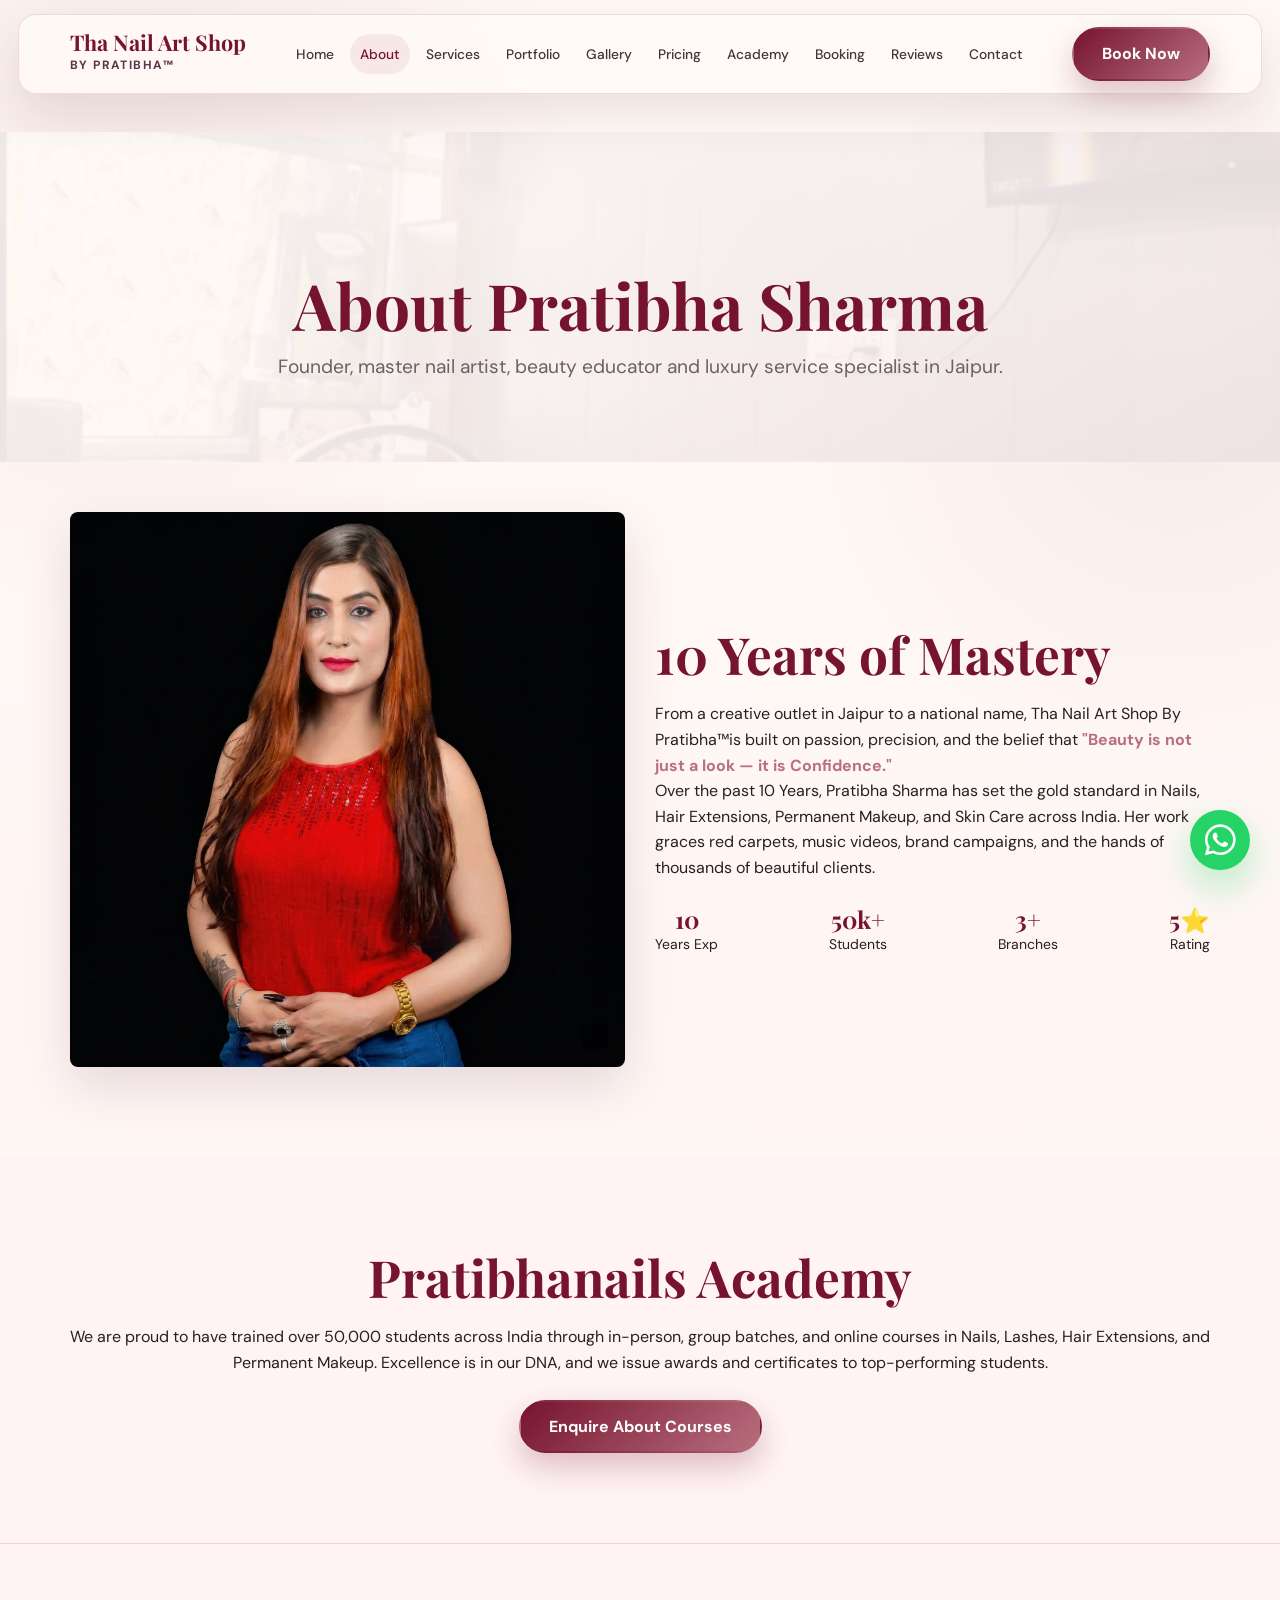
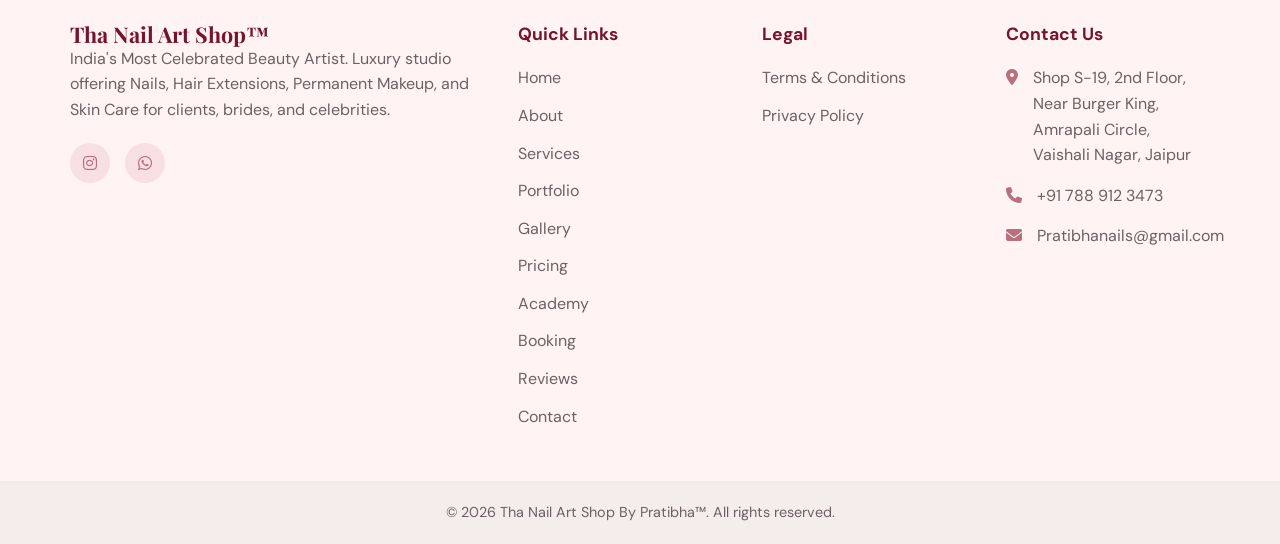
==== about.html @ aba06deb "Launch premium beauty studio website" ====
<!DOCTYPE html>
<html lang="en">
<head>
    <meta charset="UTF-8">
    <meta name="viewport" content="width=device-width, initial-scale=1.0">
    <title>About Pratibha Sharma | Nail Artist Jaipur</title>
    <meta name="description" content="Meet Pratibha Sharma, founder of Tha Nail Art Shop By Pratibha™ in Jaipur. Discover her 10+ year journey in luxury nail art, bridal beauty, permanent makeup, hair extensions and professional academy training.">
    <meta name="keywords" content="Pratibha Sharma nail artist, about Tha Nail Art Shop, celebrity nail artist Jaipur, beauty educator Jaipur, nail art trainer India">
    <meta name="author" content="Tha Nail Art Shop By Pratibha™">
    <meta name="robots" content="index, follow, max-image-preview:large, max-snippet:-1, max-video-preview:-1">
    <meta name="theme-color" content="#800020">
    <link rel="canonical" href="https://pratibhanails.com/about.html">
    <link rel="alternate" hreflang="en-IN" href="https://pratibhanails.com/about.html">
    <meta property="og:locale" content="en_IN">
    <meta property="og:type" content="website">
    <meta property="og:site_name" content="Tha Nail Art Shop By Pratibha™">
    <meta property="og:title" content="About Pratibha Sharma | Nail Artist Jaipur">
    <meta property="og:description" content="Meet Pratibha Sharma, founder of Tha Nail Art Shop By Pratibha™ in Jaipur. Discover her 10+ year journey in luxury nail art, bridal beauty, permanent makeup, hair extensions and professional academy training.">
    <meta property="og:url" content="https://pratibhanails.com/about.html">
    <meta property="og:image" content="https://pratibhanails.com/images/about_pratibha_sharma.webp">
    <meta property="og:image:alt" content="Tha Nail Art Shop By Pratibha™ luxury nail art and beauty studio in Jaipur">
    <meta name="twitter:card" content="summary_large_image">
    <meta name="twitter:title" content="About Pratibha Sharma | Nail Artist Jaipur">
    <meta name="twitter:description" content="Meet Pratibha Sharma, founder of Tha Nail Art Shop By Pratibha™ in Jaipur. Discover her 10+ year journey in luxury nail art, bridal beauty, permanent makeup, hair extensions and professional academy training.">
    <meta name="twitter:image" content="https://pratibhanails.com/images/about_pratibha_sharma.webp">
    <meta name="geo.region" content="IN-RJ">
    <meta name="geo.placename" content="Vaishali Nagar, Jaipur, Rajasthan">
    <meta name="geo.position" content="26.9112389;75.7394810">
    <meta name="ICBM" content="26.9112389, 75.7394810">
    <link rel="icon" type="image/png" href="https://res.cloudinary.com/dz3ixer7i/image/upload/v1775990809/remove-photos-background-removed_vrqcuz.png">
    <link rel="preconnect" href="https://fonts.googleapis.com">
    <link rel="preconnect" href="https://fonts.gstatic.com" crossorigin>
    <link rel="preconnect" href="https://res.cloudinary.com">
    <link rel="dns-prefetch" href="https://res.cloudinary.com">
    <link rel="dns-prefetch" href="https://cdnjs.cloudflare.com">
    <link href="https://fonts.googleapis.com/css2?family=DM+Sans:opsz,wght@9..40,400;9..40,500;9..40,700&family=Playfair+Display:ital,wght@0,400;0,600;0,700;1,400&display=swap" rel="stylesheet">
    <link rel="stylesheet" href="https://cdnjs.cloudflare.com/ajax/libs/font-awesome/6.4.0/css/all.min.css">
    <link rel="preload" href="css/style.css" as="style">
    <link rel="stylesheet" href="css/style.css">
    <script async src="https://www.googletagmanager.com/gtag/js?id=G-4FRKKSPNCN"></script>
    <script>
      window.dataLayer = window.dataLayer || [];
      function gtag(){dataLayer.push(arguments);}
      gtag('js', new Date());
      gtag('config', 'G-4FRKKSPNCN');
    </script>
    <script type="application/ld+json">{
  "@context": "https://schema.org",
  "@graph": [
    {
      "@type": "BeautySalon",
      "@id": "https://pratibhanails.com/#beautysalon",
      "name": "Tha Nail Art Shop By Pratibha™",
      "url": "https://pratibhanails.com",
      "image": "https://pratibhanails.com/images/about_pratibha_sharma.webp",
      "telephone": "+91 788 912 3473",
      "email": "Pratibhanails@gmail.com",
      "priceRange": "₹₹",
      "address": {
        "@type": "PostalAddress",
        "streetAddress": "Shop S-19, 2nd Floor, Near Burger King, Amrapali Circle, Vaishali Nagar",
        "addressLocality": "Jaipur",
        "addressRegion": "Rajasthan",
        "postalCode": "302021",
        "addressCountry": "IN"
      },
      "geo": {
        "@type": "GeoCoordinates",
        "latitude": 26.9112389,
        "longitude": 75.739481
      },
      "areaServed": [
        "Jaipur",
        "Vaishali Nagar",
        "Rajasthan",
        "India"
      ],
      "openingHoursSpecification": [
        {
          "@type": "OpeningHoursSpecification",
          "dayOfWeek": [
            "Monday",
            "Tuesday",
            "Wednesday",
            "Thursday",
            "Friday",
            "Saturday",
            "Sunday"
          ],
          "opens": "10:30",
          "closes": "20:30"
        }
      ],
      "sameAs": [
        "https://instagram.com/thenailartshopbypratibha",
        "https://instagram.com/pratibhanails"
      ],
      "makesOffer": [
        {
          "@type": "Offer",
          "itemOffered": {
            "@type": "Service",
            "name": "Nail Art and Nail Extensions"
          }
        },
        {
          "@type": "Offer",
          "itemOffered": {
            "@type": "Service",
            "name": "Bridal Nail Packages"
          }
        },
        {
          "@type": "Offer",
          "itemOffered": {
            "@type": "Service",
            "name": "Hair Extensions"
          }
        },
        {
          "@type": "Offer",
          "itemOffered": {
            "@type": "Service",
            "name": "Permanent Makeup and PMU"
          }
        },
        {
          "@type": "Offer",
          "itemOffered": {
            "@type": "Service",
            "name": "Hydra Facial and Skin Care"
          }
        },
        {
          "@type": "Offer",
          "itemOffered": {
            "@type": "Service",
            "name": "Professional Beauty Academy Courses"
          }
        }
      ]
    },
    {
      "@type": "WebSite",
      "@id": "https://pratibhanails.com/#website",
      "url": "https://pratibhanails.com",
      "name": "Tha Nail Art Shop By Pratibha™",
      "publisher": {
        "@id": "https://pratibhanails.com/#beautysalon"
      },
      "inLanguage": "en-IN"
    },
    {
      "@type": "WebPage",
      "@id": "https://pratibhanails.com/about.html#webpage",
      "url": "https://pratibhanails.com/about.html",
      "name": "About Pratibha Sharma | Luxury Nail Artist & Beauty Educator Jaipur",
      "description": "Meet Pratibha Sharma, founder of Tha Nail Art Shop By Pratibha™ in Jaipur. Discover her 10+ year journey in luxury nail art, bridal beauty, permanent makeup, hair extensions and professional academy training.",
      "isPartOf": {
        "@id": "https://pratibhanails.com/#website"
      },
      "about": {
        "@id": "https://pratibhanails.com/#beautysalon"
      }
    },
    {
      "@type": "BreadcrumbList",
      "itemListElement": [
        {
          "@type": "ListItem",
          "position": 1,
          "name": "Home",
          "item": "https://pratibhanails.com/"
        },
        {
          "@type": "ListItem",
          "position": 2,
          "name": "About Pratibha Sharma",
          "item": "https://pratibhanails.com/about.html"
        }
      ]
    }
  ]
}</script>
</head>
<body>
    
    <nav class="navbar" id="navbar">
        <div class="container nav-container">
            <a href="index.html" class="logo" aria-label="Tha Nail Art Shop By Pratibha home">
                <span class="logo-title">Tha Nail Art Shop</span>
                <span class="logo-subtitle">By Pratibha™</span>
            </a>
            <div class="nav-links" id="navLinks">
                <a href="index.html">Home</a>
                <a href="about.html">About</a>
                <a href="services.html">Services</a>
                <a href="portfolio.html">Portfolio</a>
                <a href="gallery.html">Gallery</a>
                <a href="pricing.html">Pricing</a>
                <a href="academy.html">Academy</a>
                <a href="booking.html">Booking</a>
                <a href="reviews.html">Reviews</a>
                <a href="contact.html">Contact</a>
            </div>
            <div class="nav-actions">
                <a href="booking.html" class="btn btn-primary d-none-mobile">Book Now</a>
                <button class="mobile-menu-toggle" id="mobileMenuToggle" type="button" aria-label="Open menu" aria-controls="navLinks" aria-expanded="false">
                    <span></span><span></span><span></span>
                </button>
            </div>
        </div>
    </nav>

    <main>
        
            <section class="page-header slide-up">
                <div class="container text-center">
                    <h1 class="page-title fade-in">About Pratibha Sharma</h1>
                    <p class="page-subtitle fade-in delay-1">Founder, master nail artist, beauty educator and luxury service specialist in Jaipur.</p>
                </div>
            </section>
            <section class="section about-story">
                <div class="container flex-row">
                    <div class="col-half fade-in slide-right">
                        <img width="600" height="600" src="images/about_pratibha_sharma.webp" alt="Pratibha Sharma" class="rounded shadow w-100 img-hover" loading="lazy" decoding="async">
                    </div>
                    <div class="col-half fade-in slide-left">
                        <h2 class="section-title">10 Years of Mastery</h2>
                        <p>From a creative outlet in Jaipur to a national name, Tha Nail Art Shop By Pratibha™is built on passion, precision, and the belief that <strong class="text-primary">"Beauty is not just a look — it is Confidence."</strong></p>
                        <p>Over the past 10 Years, Pratibha Sharma has set the gold standard in Nails, Hair Extensions, Permanent Makeup, and Skin Care across India. Her work graces red carpets, music videos, brand campaigns, and the hands of thousands of beautiful clients.</p>
                        <div class="stats-grid mt-3 flex-row gap-20">
                            <div class="stat text-center">
                                <h4 class="text-burgundy text-xl">10</h4><p class="text-sm">Years Exp</p>
                            </div>
                            <div class="stat text-center">
                                <h4 class="text-burgundy text-xl">50k+</h4><p class="text-sm">Students</p>
                            </div>
                            <div class="stat text-center">
                                <h4 class="text-burgundy text-xl">3+</h4><p class="text-sm">Branches</p>
                            </div>
                            <div class="stat text-center">
                                <h4 class="text-burgundy text-xl">5⭐</h4><p class="text-sm">Rating</p>
                            </div>
                        </div>
                    </div>
                </div>
            </section>
            <section class="section bg-soft text-center">
                <div class="container max-w-lg">
                    <h2 class="section-title">Pratibhanails Academy</h2>
                    <p class="mb-3">We are proud to have trained over 50,000 students across India through in-person, group batches, and online courses in Nails, Lashes, Hair Extensions, and Permanent Makeup. Excellence is in our DNA, and we issue awards and certificates to top-performing students.</p>
                    <a href="academy.html" class="btn btn-primary">Enquire About Courses</a>
                </div>
            </section>
        
    </main>
    
    <footer class="footer">
        <div class="container footer-container">
            <div class="footer-col brand-col">
                <h3 class="logo-title">Tha Nail Art Shop™</h3>
                <p>India's Most Celebrated Beauty Artist. Luxury studio offering Nails, Hair Extensions, Permanent Makeup, and Skin Care for clients, brides, and celebrities.</p>
                <div class="social-links">
                    <a href="https://instagram.com/pratibhanails" target="_blank" rel="noopener noreferrer" aria-label="Instagram"><i class="fab fa-instagram"></i></a>
                    <a href="https://wa.me/917889123473" target="_blank" rel="noopener noreferrer" aria-label="WhatsApp"><i class="fab fa-whatsapp"></i></a>
                </div>
            </div>
            <div class="footer-col">
                <h4>Quick Links</h4>
                <ul class="footer-links">
                    <li><a href="index.html">Home</a></li>
                    <li><a href="about.html">About</a></li>
                    <li><a href="services.html">Services</a></li>
                    <li><a href="portfolio.html">Portfolio</a></li>
                    <li><a href="gallery.html">Gallery</a></li>
                    <li><a href="pricing.html">Pricing</a></li>
                    <li><a href="academy.html">Academy</a></li>
                    <li><a href="booking.html">Booking</a></li>
                    <li><a href="reviews.html">Reviews</a></li>
                    <li><a href="contact.html">Contact</a></li>
                </ul>
            </div>
            <div class="footer-col">
                <h4>Legal</h4>
                <ul class="footer-links">
                    <li><a href="terms.html">Terms & Conditions</a></li>
                    <li><a href="privacy.html">Privacy Policy</a></li>
                </ul>
            </div>
            <div class="footer-col">
                <h4>Contact Us</h4>
                <ul class="contact-info">
                    <li><i class="fas fa-map-marker-alt"></i> <span>Shop S-19, 2nd Floor, Near Burger King, Amrapali Circle, Vaishali Nagar, Jaipur</span></li>
                    <li><i class="fas fa-phone"></i> <span>+91 788 912 3473</span></li>
                    <li><i class="fas fa-envelope"></i> <span>Pratibhanails@gmail.com</span></li>
                </ul>
            </div>
        </div>
        <div class="footer-bottom">
            <div class="container">
                <p>&copy; 2026 Tha Nail Art Shop By Pratibha™. All rights reserved.</p>
            </div>
        </div>
    </footer>
    <a href="https://wa.me/917889123473?text=Hi%2C%20I%20would%20like%20to%20book%20an%20appointment" class="floating-whatsapp" target="_blank" rel="noopener noreferrer" aria-label="Book on WhatsApp">
        <i class="fab fa-whatsapp"></i>
    </a>
    <script src="js/main.js" defer></script>

</body>
</html>
---- css/style.css ----
/*
* The Nail Art Shop - Base Styles
* Color palette: Soft rose gold, blush pink, ivory/cream white, deep mauve/burgundy accents.
*/
:root {
--primary: #b76e79; /* Rose Gold */
--secondary: #f4e1e1; /* Blush Pink */
--bg-light: #fdfbf7; /* Ivory/Cream White */
--bg-soft: #fbf5f5;
--burgundy: #800020; /* Deep Burgundy Accent */
--mauve: #6a4b59; /* Deep Mauve Accent */
--text-main: #333333;
--text-muted: #666666;
--white: #ffffff;
--border: #e8dbdb;

--font-heading: 'Playfair Display', serif;
--font-body: 'DM Sans', sans-serif;

--transition: all 0.3s cubic-bezier(0.25, 0.8, 0.25, 1);
--shadow-sm: 0 4px 6px rgba(0,0,0,0.05);
--shadow-md: 0 10px 20px rgba(0,0,0,0.08);
}

/* Reset & Setup */
* { margin: 0; padding: 0; box-sizing: border-box; }
body { font-family: var(--font-body); color: var(--text-main); background-color: var(--bg-light); line-height: 1.6; overflow-x: hidden; }
h1, h2, h3, h4, h5, h6 { font-family: var(--font-heading); color: var(--burgundy); line-height: 1.2; }
a { text-decoration: none; color: var(--primary); transition: var(--transition); }
ul { list-style: none; }
img { max-width: 100%; height: auto; display: block; }

/* Utilities */
.container { width: 100%; max-width: 1200px; margin: 0 auto; padding: 0 20px; }
.text-center { text-align: center; }
.text-white { color: var(--white) !important; }
.text-primary { color: var(--primary) !important; }
.text-burgundy { color: var(--burgundy) !important; }
.text-rose { color: var(--primary) !important; }
.text-muted { color: var(--text-muted); }
.text-inherit { color: inherit; }
.font-playfair { font-family: var(--font-heading); }
.font-bold { font-weight: 700; }
.text-xl { font-size: 1.5rem; }
.text-lg { font-size: 1.25rem; }
.text-sm { font-size: 0.875rem; }
.bg-soft { background-color: var(--bg-soft); }
.bg-light { background-color: var(--bg-light); }
.bg-primary { background-color: var(--primary); }
.bg-burgundy { background-color: var(--burgundy); }
.bg-dark { background-color: var(--text-main); color: var(--white); }
.bg-white { background-color: var(--white); }
.border { border: 1px solid var(--border); }
.border-bottom { border-bottom: 1px solid var(--border); }
.border-left-burgundy { border-left: 4px solid var(--burgundy); }
.mt-1 { margin-top: 0.5rem; } .mt-2 { margin-top: 1rem; } .mt-3 { margin-top: 1.5rem; } .mt-4 { margin-top: 2rem; } .mt-5 { margin-top: 3rem; }
.mb-1 { margin-bottom: 0.5rem; } .mb-2 { margin-bottom: 1rem; } .mb-3 { margin-bottom: 1.5rem; } .mb-4 { margin-bottom: 2rem; } .mx-auto { margin-left: auto; margin-right: auto; }
.p-2 { padding: 0.75rem; } .p-3 { padding: 1rem; } .p-4 { padding: 1.5rem; } .p-5 { padding: 2rem; } .pb-2 { padding-bottom: 0.5rem; } .pl-4 { padding-left: 1.5rem; }
.rounded { border-radius: 8px; } .rounded-circle { border-radius: 50%; } .shadow-sm { box-shadow: var(--shadow-sm); } .shadow { box-shadow: var(--shadow-md); }
.w-100 { width: 100%; } .h-100 { height: 100%; } .d-block { display: block; } .d-inline-block { display: inline-block; } .d-flex { display: flex; } .d-none { display: none; }
.overflow-hidden { overflow: hidden; }
.flex-row { display: flex; flex-wrap: wrap; gap: 30px; align-items: center; justify-content: space-between;}
.col-half { flex: 1; min-width: 300px; }
.align-start { align-items: flex-start; }
.max-w-md { max-width: 600px; margin: 0 auto; }
.max-w-lg { max-width: 800px; margin: 0 auto; }

/* Buttons */
.btn { display: inline-block; padding: 12px 28px; border-radius: 50px; font-weight: 500; cursor: pointer; text-align: center; border: 2px solid transparent; transition: var(--transition); font-size: 1rem; font-family: var(--font-body); }
.btn-small { padding: 8px 16px; font-size: 0.875rem; }
.btn-large { padding: 15px 35px; font-size: 1.1rem; }
.btn-primary { background-color: var(--burgundy); color: var(--white); box-shadow: 0 4px 15px rgba(128, 0, 32, 0.3); }
.btn-primary:hover { background-color: var(--primary); color: var(--white); transform: translateY(-2px); box-shadow: 0 6px 20px rgba(183, 110, 121, 0.4); }
.btn-outline { background-color: var(--primary); color: var(--white); border-color: var(--primary); }
.btn-outline:hover { background-color: transparent; color: var(--primary); transform: translateY(-2px); }
.btn-outline-light { background-color: transparent; color: var(--white); border-color: var(--white); }
.btn-outline-light:hover { background-color: var(--white); color: var(--burgundy); }
.link-btn { display: inline-flex; align-items: center; gap: 8px; color: var(--primary); font-weight: 600; position: relative; }
.link-btn::after { content: ''; position: absolute; bottom: -2px; left: 0; width: 0; height: 1px; background-color: var(--primary); transition: var(--transition); }
.link-btn:hover::after { width: 100%; }

/* Typography */
.section-title { font-size: 2.5rem; margin-bottom: 1rem; }
.page-title { font-size: 3.5rem; margin-bottom: 0.5rem; }
.page-subtitle { font-size: 1.2rem; color: var(--text-muted); }
.section { padding: 80px 0; }
.section-header { margin-bottom: 3rem; }

/* Base Layout & Nav */
.navbar { background: rgba(253, 251, 247, 0.95); backdrop-filter: blur(10px); position: fixed; top: 0; left: 0; right: 0; z-index: 1000; box-shadow: 0 2px 10px rgba(0,0,0,0.03); transition: var(--transition); padding: 15px 0; }
.nav-container { display: flex; justify-content: space-between; align-items: center; }
.logo { display: flex; flex-direction: column; }
.logo-title { font-family: var(--font-heading); font-size: 1.5rem; font-weight: 700; color: var(--burgundy); line-height: 1; letter-spacing: 1px; }
.logo-subtitle { font-size: 0.75rem; color: var(--text-main); font-weight: 700; letter-spacing: 2px; margin-top: 2px; text-transform: uppercase; }
.nav-links { display: flex; gap: 12px; flex-wrap: wrap; justify-content: center; }
.nav-links a { color: var(--text-main); font-weight: 500; font-size: 0.9rem; position: relative; }
.nav-links a::after { content: ''; position: absolute; bottom: -4px; left: 0; width: 0; height: 2px; background-color: var(--primary); transition: var(--transition); }
.nav-links a:hover::after, .nav-links a.active::after { width: 100%; }
.nav-links a:hover, .nav-links a.active { color: var(--primary); }
.nav-actions { display: flex; align-items: center; gap: 15px; }
.mobile-menu-toggle { display: none; background: none; border: none; cursor: pointer; width: 30px; height: 20px; position: relative; z-index: 1001; }
.mobile-menu-toggle span { display: block; width: 100%; height: 2px; background-color: var(--burgundy); margin-bottom: 6px; transition: var(--transition); }

/* Footer */
.footer { background-color: var(--bg-soft); padding: 80px 0 0 0; border-top: 1px solid var(--border); }
.footer-container { display: flex; flex-wrap: wrap; gap: 40px; margin-bottom: 40px; }
.footer-col { flex: 1; min-width: 200px; }
.footer-col.brand-col { flex: 2; min-width: 300px; }
.footer-col h4 { font-family: var(--font-body); font-size: 1.1rem; color: var(--burgundy); margin-bottom: 20px; font-weight: 700; }
.footer-links li { margin-bottom: 12px; }
.footer-links a { color: var(--text-muted); }
.footer-links a:hover { color: var(--primary); padding-left: 5px; }
.contact-info li { display: flex; gap: 15px; margin-bottom: 15px; color: var(--text-muted); }
.contact-info i { color: var(--primary); margin-top: 4px; }
.social-links { display: flex; gap: 15px; margin-top: 20px; }
.social-links a { display: flex; align-items: center; justify-content: center; width: 40px; height: 40px; background-color: var(--secondary); color: var(--primary); border-radius: 50%; }
.social-links a:hover { background-color: var(--primary); color: var(--white); transform: translateY(-3px); }
.footer-bottom { background-color: #f5ecec; padding: 20px 0; text-align: center; color: var(--text-muted); font-size: 0.9rem; }

/* Floating Elements */
.floating-whatsapp { position: fixed; bottom: 30px; right: 30px; background-color: #25d366; color: white; width: 60px; height: 60px; border-radius: 50%; display: flex; align-items: center; justify-content: center; font-size: 35px; box-shadow: 0 4px 15px rgba(37, 211, 102, 0.4); z-index: 999; animation: bounce-subtle 2s infinite; }
.floating-whatsapp:hover { color: white; transform: scale(1.1) translateY(-5px); animation: none; }
@keyframes bounce-subtle { 0%, 100% { transform: translateY(0); } 50% { transform: translateY(-8px); } }

/* Hero Section */
main { padding-top: 75px; }
.hero { min-height: 90vh; display: flex; align-items: center; justify-content: center; background: url('https://res.cloudinary.com/dz3ixer7i/image/upload/v1776184909/upscaled__16.jpeg_202604142207_1_ci8n72.webp') center/cover no-repeat; position: relative; margin-top: -75px; padding: 135px 0 60px; }
.hero-overlay { position: absolute; top: 0; left: 0; right: 0; bottom: 0; background: linear-gradient(to bottom, rgba(0,0,0,0.5), rgba(0,0,0,0.8)); }
.hero-content { position: relative; z-index: 1; max-width: 800px; }
.badge { display: inline-block; padding: 6px 16px; background-color: var(--burgundy); color: var(--white); border-radius: 50px; font-size: 0.85rem; font-weight: 600; text-transform: uppercase; margin-bottom: 20px; border: 1px solid rgba(255,255,255,0.2); }
.hero-title { font-size: 4.5rem; margin-bottom: 20px; color: var(--white); text-shadow: 2px 2px 10px rgba(0,0,0,0.5); }
.hero-subtitle { font-size: 1.5rem; color: rgba(255,255,255,0.95); margin-bottom: 40px; font-weight: 500; text-shadow: 1px 1px 8px rgba(0,0,0,0.5); }
.hero-actions { display: flex; gap: 20px; justify-content: center; flex-wrap: wrap; }

/* Stats Strip */
.stats-strip { background-color: var(--burgundy); color: var(--white); padding: 50px 0; }
.stats-container { display: flex; justify-content: space-around; text-align: center; flex-wrap: wrap; gap: 30px; }
.stat-item h3 { color: var(--white); font-size: 3rem; margin-bottom: 5px; display: inline-block; font-variant-numeric: tabular-nums; }
.stat-item span { font-size: 2rem; font-family: var(--font-heading); color: var(--primary); }
.stat-item p { font-size: 1.1rem; opacity: 0.9; text-transform: uppercase; letter-spacing: 1px; }

/* Page Header */
.page-header { background: var(--secondary) url('https://res.cloudinary.com/dz3ixer7i/image/upload/v1776189462/Inside_the_studio_wkrmqf.webp') center/cover; position: relative; padding: 100px 0; text-align: center; }
.page-header::before { content: ''; position: absolute; top: 0; left: 0; right: 0; bottom: 0; background: rgba(253, 251, 247, 0.9); }
.page-header .container { position: relative; z-index: 1; }

/* Grids */
.grid { display: grid; gap: 30px; }
.gallery-grid { grid-template-columns: repeat(auto-fill, minmax(300px, 1fr)); }
.services-grid { grid-template-columns: repeat(auto-fill, minmax(250px, 1fr)); }
.pricing-cards { grid-template-columns: repeat(auto-fit, minmax(300px, 1fr)); }
.detailed-services { grid-template-columns: repeat(auto-fill, minmax(320px, 1fr)); }

/* Gallery / Portfolio */
.gallery-item { position: relative; border-radius: 12px; overflow: hidden; box-shadow: var(--shadow-sm); aspect-ratio: 4/5; }
.gallery-item img, .masonry-item img { width: 100%; height: 100%; object-fit: cover; aspect-ratio: 3/4; border-radius: 8px; display: block; }
.gallery-overlay { position: absolute; inset: 0; background: linear-gradient(to top, rgba(128,0,32,0.8), transparent); display: flex; align-items: flex-end; justify-content: center; padding: 30px; opacity: 0; transition: opacity 0.3s ease; }
.gallery-item:hover .gallery-overlay { opacity: 1; }
.gallery-item:hover img { transform: scale(1.05); }
.gallery-overlay span { color: white; font-family: var(--font-heading); font-size: 1.5rem; text-align:center;}

.masonry-grid { column-count: 3; column-gap: 20px; }
.masonry-item { break-inside: avoid; margin-bottom: 20px; position: relative; border-radius: 8px; overflow: hidden; }
.masonry-overlay { position: absolute; bottom: 0; left: 0; right: 0; padding: 30px 20px 20px; background: linear-gradient(transparent, rgba(0,0,0,0.8)); color: white; transform: translateY(100%); transition: transform 0.3s ease; }
.masonry-item:hover .masonry-overlay { transform: translateY(0); }
.masonry-item:hover img { transform: scale(1.03); }
.masonry-overlay h4 { color: white; margin-bottom: 5px; font-size: 1.2rem; }

/* Filter Buttons */
.filter-group { display: flex; flex-wrap: wrap; justify-content: center; gap: 10px; }
.filter-btn { padding: 8px 20px; border-radius: 50px; border: 1px solid var(--border); background: var(--white); font-family: var(--font-body); color: var(--text-main); cursor: pointer; transition: var(--transition); }
.filter-btn.active, .filter-btn:hover { background: var(--primary); color: white; border-color: var(--primary); }

/* Services */
.service-card { background: var(--white); padding: 40px 30px; border-radius: 12px; text-align: center; box-shadow: var(--shadow-sm); border: 1px solid transparent; transition: var(--transition); }
.service-icon { width: 70px; height: 70px; margin: 0 auto 20px; background-color: var(--secondary); color: var(--primary); border-radius: 50%; display: flex; align-items: center; justify-content: center; font-size: 24px; transition: var(--transition); }
.service-card:hover { border-color: var(--primary); transform: translateY(-5px); box-shadow: var(--shadow-md); }
.service-card:hover .service-icon { background-color: var(--primary); color: var(--white); }
.service-card h3 { margin-bottom: 15px; font-size: 1.5rem; }
.service-card p { color: var(--text-muted); margin-bottom: 20px; }

.service-card-detailed { background: var(--white); border-radius: 12px; padding: 30px; box-shadow: var(--shadow-sm); border-left: 4px solid var(--primary); transition: var(--transition); }
.service-card-detailed:hover { transform: translateY(-3px); box-shadow: var(--shadow-md); }
.service-card-detailed h3 { font-size: 1.5rem; margin-bottom: 15px; display: flex; align-items: center; gap: 10px; }
.service-card-detailed p { color: var(--text-muted); margin-bottom: 25px; }

/* Pricing */
.pricing-card { background: var(--white); border-radius: 16px; padding: 40px; text-align: center; box-shadow: var(--shadow-sm); position: relative; border: 1px solid var(--border); transition: var(--transition); }
.pricing-card.popular { transform: scale(1.05); border-color: var(--primary); box-shadow: 0 15px 30px rgba(183, 110, 121, 0.15); z-index: 2; }
.pricing-badge { position: absolute; top: -15px; left: 50%; transform: translateX(-50%); background: var(--primary); color: white; padding: 5px 15px; border-radius: 20px; font-size: 0.8rem; font-weight: 700; letter-spacing: 1px; }
.price-val { font-family: var(--font-heading); font-size: 2.5rem; color: var(--primary); margin: 20px 0; }
.price-val span { font-size: 1rem; color: var(--text-muted); font-family: var(--font-body); }
.pricing-features { margin-bottom: 30px; text-align: left; }
.pricing-features li { margin-bottom: 15px; color: var(--text-main); display: flex; gap: 10px; }
.pricing-table { width: 100%; border-collapse: collapse; }
.pricing-table th, .pricing-table td { padding: 15px 20px; text-align: left; border-bottom: 1px solid var(--border); }
.pricing-table th { background: var(--bg-soft); color: var(--burgundy); font-family: var(--font-heading); font-size: 1.1rem; }
.badge-sm { padding: 4px 10px; border-radius: 4px; border: 1px solid var(--border); background: var(--secondary); color: var(--burgundy); font-size: 0.8rem; font-weight: 600;}

/* Testimonials / Celebrity */
.testimonial-large { font-family: var(--font-heading); font-style: italic; font-size: 1.8rem; color: var(--text-main); line-height: 1.5; border-left: 4px solid var(--primary); padding-left: 20px; margin: 30px 0; }
.celebrity-container { display: flex; align-items: center; gap: 50px; flex-wrap: wrap; }
.celebrity-text { flex: 1; min-width: 300px; }
.celebrity-image { flex: 1; min-width: 300px; border-radius: 12px; overflow: hidden; box-shadow: var(--shadow-md); }

/* Forms */
.form-card { background: white; padding: 40px; }
.form-control { width: 100%; min-height: 48px; padding: 12px 14px; border: 1px solid var(--border); border-radius: 8px; background: var(--bg-soft); transition: border-color 0.3s; font-family: var(--font-body); font-size: 1rem; }
textarea.form-control { min-height: 110px; resize: vertical; }
.form-control:focus { outline: none; border-color: var(--primary); box-shadow: 0 0 0 3px rgba(183, 110, 121, 0.1); }
.form-label { display: block; color: var(--burgundy); font-size: 0.95rem; font-weight: 700; margin-bottom: 8px; }
.form-grid { display: grid; grid-template-columns: repeat(2, minmax(0, 1fr)); gap: 18px; }
.form-grid .full { grid-column: 1 / -1; }
.booking-card { background: var(--white); border: 1px solid var(--border); border-radius: 12px; padding: 28px; box-shadow: var(--shadow-sm); }
.booking-steps { counter-reset: booking-step; display: grid; gap: 16px; text-align: left; }
.booking-step { position: relative; padding-left: 52px; }
.booking-step::before { counter-increment: booking-step; content: counter(booking-step); position: absolute; left: 0; top: 2px; width: 34px; height: 34px; border-radius: 50%; background: var(--burgundy); color: var(--white); display: inline-flex; align-items: center; justify-content: center; font-weight: 700; }
.seo-copy { font-size: 1rem; color: var(--text-muted); max-width: 900px; margin: 0 auto; }

/* Intro Image Hover */
.intro-image { position: relative; border-radius: 16px; overflow: hidden; }
.floating-badge { position: absolute; bottom: -20px; right: -20px; background: var(--white); color: var(--burgundy); width: 120px; height: 120px; border-radius: 50%; display: flex; align-items: center; justify-content: center; font-family: var(--font-heading); font-weight: 700; font-size: 1.2rem; box-shadow: var(--shadow-md); border: 8px solid var(--bg-light); text-align: center; }

/* Animations */
.fade-in { opacity: 0; transition: opacity 0.8s ease, transform 0.8s ease; }
.slide-up { transform: translateY(40px); }
.slide-right { transform: translateX(-40px); }
.slide-left { transform: translateX(40px); }
.fade-in.appear { opacity: 1; transform: translate(0, 0); }
.delay-1 { transition-delay: 0.2s; }
.delay-2 { transition-delay: 0.4s; }
.delay-3 { transition-delay: 0.6s; }

/* Media Queries */
@media (max-width: 991px) {
    .hero-title { font-size: 3.5rem; }
    .masonry-grid { column-count: 2; }
    .pricing-card.popular { transform: none; box-shadow: var(--shadow-sm); }
    
    /* Mobile Menu - Triggered earlier due to large number of links */
    .nav-links { position: fixed; top: 70px; left: -100%; width: 100%; height: calc(100vh - 70px); background: rgba(253, 251, 247, 0.98); backdrop-filter: blur(10px); flex-direction: column; align-items: center; justify-content: flex-start; padding-top: 50px; transition: var(--transition); z-index: 999; }
    .nav-links.active { left: 0; }
    .mobile-menu-toggle { display: block; }
    .d-none-mobile { display: none; }
    .mobile-menu-toggle.active span:nth-child(1) { transform: translateY(8px) rotate(45deg); }
    .mobile-menu-toggle.active span:nth-child(2) { opacity: 0; }
    .mobile-menu-toggle.active span:nth-child(3) { transform: translateY(-8px) rotate(-45deg); }
}
@media (max-width: 768px) {
    .hero { background: url('https://res.cloudinary.com/dz3ixer7i/image/upload/v1776184910/upscaled__16.jpeg_202604142207_s3qs7d.webp') center/cover no-repeat; }
    .hero-title { font-size: 2.5rem; }
    .hero-subtitle { font-size: 1.2rem; }
    .hero-actions { flex-direction: column; }
    .section-title { font-size: 2rem; }
    .page-title { font-size: 2.2rem; }
    .form-grid { grid-template-columns: 1fr; }
}
@media (max-width: 480px) {
    .masonry-grid { column-count: 1; }
    .floating-whatsapp { bottom: 20px; right: 20px; width: 50px; height: 50px; font-size: 28px; }
}

/* Mobile Center Viewport Interaction */
@media (max-width: 991px) {
    .gallery-item.is-center .gallery-overlay { opacity: 1; }
    .masonry-item.is-center .masonry-overlay { transform: translateY(0); }
}

/* Lightbox */
.lightbox { position: fixed; top: 0; left: 0; right: 0; bottom: 0; background: rgba(0,0,0,0.9); z-index: 2000; display: flex; align-items: center; justify-content: center; opacity: 0; pointer-events: none; transition: opacity 0.3s ease; padding: 20px; backdrop-filter: blur(5px); }
.lightbox.active { opacity: 1; pointer-events: auto; }
.lightbox img { max-width: 90%; max-height: 90vh; border-radius: 8px; box-shadow: 0 10px 30px rgba(0,0,0,0.5); transform: scale(0.9); transition: transform 0.3s cubic-bezier(0.25, 0.8, 0.25, 1); object-fit: contain; }
.lightbox.active img { transform: scale(1); }
.lightbox-close { position: absolute; top: 20px; right: 30px; font-size: 50px; color: white; cursor: pointer; text-shadow: 0 2px 5px rgba(0,0,0,0.5); z-index: 2001; transition: transform 0.2s; }
.lightbox-close:hover { transform: scale(1.1); }

/* Interactive Images */
img:not(.no-lightbox), video:not(.no-lightbox) { cursor: zoom-in; }
img[alt="Celebrity styled nails"] { cursor: default !important; }

/* Universal Squircle Image Update */
.gallery-item, .masonry-item, .insta-item, .intro-image, .celebrity-image {
    aspect-ratio: 1 / 1 !important;
    border-radius: 24px !important;
    overflow: hidden !important;
}

.gallery-item img, .masonry-item img, .insta-item img, .intro-image img, .celebrity-image img {
    height: 100% !important;
    width: 100% !important;
    object-fit: cover !important;
}

.instagram-grid {
    grid-template-columns: repeat(auto-fill, minmax(130px, 1fr)) !important;
    gap: 15px !important;
}

.nav-links { display: flex; gap: 12px; flex-wrap: wrap; justify-content: center; }
.nav-links a { color: var(--text-main); font-weight: 500; font-size: 0.9rem; position: relative; }
.nav-links a::after { content: ''; position: absolute; bottom: -4px; left: 0; width: 0; height: 2px; background-color: var(--primary); transition: var(--transition); }
.nav-links a:hover::after, .nav-links a.active::after { width: 100%; }
.nav-links a:hover, .nav-links a.active { color: var(--primary); }
.nav-actions { display: flex; align-items: center; gap: 15px; }
.mobile-menu-toggle { display: none; background: none; border: none; cursor: pointer; width: 30px; height: 20px; position: relative; z-index: 1001; }
.mobile-menu-toggle span { display: block; width: 100%; height: 2px; background-color: var(--burgundy); margin-bottom: 6px; transition: var(--transition); }

/* Footer */
.footer { background-color: var(--bg-soft); padding: 80px 0 0 0; border-top: 1px solid var(--border); }
.footer-container { display: flex; flex-wrap: wrap; gap: 40px; margin-bottom: 40px; }
.footer-col { flex: 1; min-width: 200px; }
.footer-col.brand-col { flex: 2; min-width: 300px; }
.footer-col h4 { font-family: var(--font-body); font-size: 1.1rem; color: var(--burgundy); margin-bottom: 20px; font-weight: 700; }
.footer-links li { margin-bottom: 12px; }
.footer-links a { color: var(--text-muted); }
.footer-links a:hover { color: var(--primary); padding-left: 5px; }
.contact-info li { display: flex; gap: 15px; margin-bottom: 15px; color: var(--text-muted); }
.contact-info i { color: var(--primary); margin-top: 4px; }
.social-links { display: flex; gap: 15px; margin-top: 20px; }
.social-links a { display: flex; align-items: center; justify-content: center; width: 40px; height: 40px; background-color: var(--secondary); color: var(--primary); border-radius: 50%; }
.social-links a:hover { background-color: var(--primary); color: var(--white); transform: translateY(-3px); }
.footer-bottom { background-color: #f5ecec; padding: 20px 0; text-align: center; color: var(--text-muted); font-size: 0.9rem; }

/* Floating Elements */
.floating-whatsapp { position: fixed; bottom: 30px; right: 30px; background-color: #25d366; color: white; width: 60px; height: 60px; border-radius: 50%; display: flex; align-items: center; justify-content: center; font-size: 35px; box-shadow: 0 4px 15px rgba(37, 211, 102, 0.4); z-index: 999; animation: bounce-subtle 2s infinite; }
.floating-whatsapp:hover { color: white; transform: scale(1.1) translateY(-5px); animation: none; }
@keyframes bounce-subtle { 0%, 100% { transform: translateY(0); } 50% { transform: translateY(-8px); } }

/* Hero Section */
main { padding-top: 75px; }
.hero { min-height: 90vh; display: flex; align-items: center; justify-content: center; background: url('https://res.cloudinary.com/dz3ixer7i/image/upload/v1776184909/upscaled__16.jpeg_202604142207_1_ci8n72.webp') center/cover no-repeat; position: relative; margin-top: -75px; padding: 135px 0 60px; }
.hero-overlay { position: absolute; top: 0; left: 0; right: 0; bottom: 0; background: linear-gradient(to bottom, rgba(0,0,0,0.5), rgba(0,0,0,0.8)); }
.hero-content { position: relative; z-index: 1; max-width: 800px; }
.badge { display: inline-block; padding: 6px 16px; background-color: var(--burgundy); color: var(--white); border-radius: 50px; font-size: 0.85rem; font-weight: 600; text-transform: uppercase; margin-bottom: 20px; border: 1px solid rgba(255,255,255,0.2); }
.hero-title { font-size: 4.5rem; margin-bottom: 20px; color: var(--white); text-shadow: 2px 2px 10px rgba(0,0,0,0.5); }
.hero-subtitle { font-size: 1.5rem; color: rgba(255,255,255,0.95); margin-bottom: 40px; font-weight: 500; text-shadow: 1px 1px 8px rgba(0,0,0,0.5); }
.hero-actions { display: flex; gap: 20px; justify-content: center; flex-wrap: wrap; }

/* Stats Strip */
.stats-strip { background-color: var(--burgundy); color: var(--white); padding: 50px 0; }
.stats-container { display: flex; justify-content: space-around; text-align: center; flex-wrap: wrap; gap: 30px; }
.stat-item h3 { color: var(--white); font-size: 3rem; margin-bottom: 5px; display: inline-block; font-variant-numeric: tabular-nums; }
.stat-item span { font-size: 2rem; font-family: var(--font-heading); color: var(--primary); }
.stat-item p { font-size: 1.1rem; opacity: 0.9; text-transform: uppercase; letter-spacing: 1px; }

/* Page Header */
.page-header { background: var(--secondary) url('https://res.cloudinary.com/dz3ixer7i/image/upload/v1776189462/Inside_the_studio_wkrmqf.webp') center/cover; position: relative; padding: 100px 0; text-align: center; }
.page-header::before { content: ''; position: absolute; top: 0; left: 0; right: 0; bottom: 0; background: rgba(253, 251, 247, 0.9); }
.page-header .container { position: relative; z-index: 1; }

/* Grids */
.grid { display: grid; gap: 30px; }
.gallery-grid { grid-template-columns: repeat(auto-fill, minmax(300px, 1fr)); }
.services-grid { grid-template-columns: repeat(auto-fill, minmax(250px, 1fr)); }
.pricing-cards { grid-template-columns: repeat(auto-fit, minmax(300px, 1fr)); }
.detailed-services { grid-template-columns: repeat(auto-fill, minmax(320px, 1fr)); }

/* Gallery / Portfolio */
.gallery-item { position: relative; border-radius: 12px; overflow: hidden; box-shadow: var(--shadow-sm); aspect-ratio: 4/5; }
.gallery-item img, .masonry-item img { width: 100%; height: 100%; object-fit: cover; aspect-ratio: 3/4; border-radius: 8px; display: block; }
.gallery-overlay { position: absolute; inset: 0; background: linear-gradient(to top, rgba(128,0,32,0.8), transparent); display: flex; align-items: flex-end; justify-content: center; padding: 30px; opacity: 0; transition: opacity 0.3s ease; }
.gallery-item:hover .gallery-overlay { opacity: 1; }
.gallery-item:hover img { transform: scale(1.05); }
.gallery-overlay span { color: white; font-family: var(--font-heading); font-size: 1.5rem; text-align:center;}

.masonry-grid { column-count: 3; column-gap: 20px; }
.masonry-item { break-inside: avoid; margin-bottom: 20px; position: relative; border-radius: 8px; overflow: hidden; }
.masonry-overlay { position: absolute; bottom: 0; left: 0; right: 0; padding: 30px 20px 20px; background: linear-gradient(transparent, rgba(0,0,0,0.8)); color: white; transform: translateY(100%); transition: transform 0.3s ease; }
.masonry-item:hover .masonry-overlay { transform: translateY(0); }
.masonry-item:hover img { transform: scale(1.03); }
.masonry-overlay h4 { color: white; margin-bottom: 5px; font-size: 1.2rem; }

/* Filter Buttons */
.filter-group { display: flex; flex-wrap: wrap; justify-content: center; gap: 10px; }
.filter-btn { padding: 8px 20px; border-radius: 50px; border: 1px solid var(--border); background: var(--white); font-family: var(--font-body); color: var(--text-main); cursor: pointer; transition: var(--transition); }
.filter-btn.active, .filter-btn:hover { background: var(--primary); color: white; border-color: var(--primary); }

/* Services */
.service-card { background: var(--white); padding: 40px 30px; border-radius: 12px; text-align: center; box-shadow: var(--shadow-sm); border: 1px solid transparent; transition: var(--transition); }
.service-icon { width: 70px; height: 70px; margin: 0 auto 20px; background-color: var(--secondary); color: var(--primary); border-radius: 50%; display: flex; align-items: center; justify-content: center; font-size: 24px; transition: var(--transition); }
.service-card:hover { border-color: var(--primary); transform: translateY(-5px); box-shadow: var(--shadow-md); }
.service-card:hover .service-icon { background-color: var(--primary); color: var(--white); }
.service-card h3 { margin-bottom: 15px; font-size: 1.5rem; }
.service-card p { color: var(--text-muted); margin-bottom: 20px; }

.service-card-detailed { background: var(--white); border-radius: 12px; padding: 30px; box-shadow: var(--shadow-sm); border-left: 4px solid var(--primary); transition: var(--transition); }
.service-card-detailed:hover { transform: translateY(-3px); box-shadow: var(--shadow-md); }
.service-card-detailed h3 { font-size: 1.5rem; margin-bottom: 15px; display: flex; align-items: center; gap: 10px; }
.service-card-detailed p { color: var(--text-muted); margin-bottom: 25px; }

/* Pricing */
.pricing-card { background: var(--white); border-radius: 16px; padding: 40px; text-align: center; box-shadow: var(--shadow-sm); position: relative; border: 1px solid var(--border); transition: var(--transition); }
.pricing-card.popular { transform: scale(1.05); border-color: var(--primary); box-shadow: 0 15px 30px rgba(183, 110, 121, 0.15); z-index: 2; }
.pricing-badge { position: absolute; top: -15px; left: 50%; transform: translateX(-50%); background: var(--primary); color: white; padding: 5px 15px; border-radius: 20px; font-size: 0.8rem; font-weight: 700; letter-spacing: 1px; }
.price-val { font-family: var(--font-heading); font-size: 2.5rem; color: var(--primary); margin: 20px 0; }
.price-val span { font-size: 1rem; color: var(--text-muted); font-family: var(--font-body); }
.pricing-features { margin-bottom: 30px; text-align: left; }
.pricing-features li { margin-bottom: 15px; color: var(--text-main); display: flex; gap: 10px; }
.pricing-table { width: 100%; border-collapse: collapse; }
.pricing-table th, .pricing-table td { padding: 15px 20px; text-align: left; border-bottom: 1px solid var(--border); }
.pricing-table th { background: var(--bg-soft); color: var(--burgundy); font-family: var(--font-heading); font-size: 1.1rem; }
.badge-sm { padding: 4px 10px; border-radius: 4px; border: 1px solid var(--border); background: var(--secondary); color: var(--burgundy); font-size: 0.8rem; font-weight: 600;}

/* Testimonials / Celebrity */
.testimonial-large { font-family: var(--font-heading); font-style: italic; font-size: 1.8rem; color: var(--text-main); line-height: 1.5; border-left: 4px solid var(--primary); padding-left: 20px; margin: 30px 0; }
.celebrity-container { display: flex; align-items: center; gap: 50px; flex-wrap: wrap; }
.celebrity-text { flex: 1; min-width: 300px; }
.celebrity-image { flex: 1; min-width: 300px; border-radius: 12px; overflow: hidden; box-shadow: var(--shadow-md); }

/* Forms */
.form-card { background: white; padding: 40px; }
.form-control { border: 1px solid var(--border); background: var(--bg-soft); transition: border-color 0.3s; font-family: var(--font-body); }
.form-control:focus { outline: none; border-color: var(--primary); box-shadow: 0 0 0 3px rgba(183, 110, 121, 0.1); }
.form-label { color: var(--burgundy); font-size: 0.95rem; }

/* Intro Image Hover */
.intro-image { position: relative; border-radius: 16px; overflow: hidden; }
.floating-badge { position: absolute; bottom: -20px; right: -20px; background: var(--white); color: var(--burgundy); width: 120px; height: 120px; border-radius: 50%; display: flex; align-items: center; justify-content: center; font-family: var(--font-heading); font-weight: 700; font-size: 1.2rem; box-shadow: var(--shadow-md); border: 8px solid var(--bg-light); text-align: center; }

/* Animations */
.fade-in { opacity: 0; transition: opacity 0.8s ease, transform 0.8s ease; }
.slide-up { transform: translateY(40px); }
.slide-right { transform: translateX(-40px); }
.slide-left { transform: translateX(40px); }
.fade-in.appear { opacity: 1; transform: translate(0, 0); }
.delay-1 { transition-delay: 0.2s; }
.delay-2 { transition-delay: 0.4s; }
.delay-3 { transition-delay: 0.6s; }

/* Media Queries */
@media (max-width: 991px) {
    .hero-title { font-size: 3.5rem; }
    .masonry-grid { column-count: 2; }
    .pricing-card.popular { transform: none; box-shadow: var(--shadow-sm); }
    
    /* Mobile Menu - Triggered earlier due to large number of links */
    .nav-links { position: fixed; top: 70px; left: -100%; width: 100%; height: calc(100vh - 70px); background: rgba(253, 251, 247, 0.98); backdrop-filter: blur(10px); flex-direction: column; align-items: center; justify-content: flex-start; padding-top: 50px; transition: var(--transition); z-index: 999; }
    .nav-links.active { left: 0; }
    .mobile-menu-toggle { display: block; }
    .d-none-mobile { display: none; }
    .mobile-menu-toggle.active span:nth-child(1) { transform: translateY(8px) rotate(45deg); }
    .mobile-menu-toggle.active span:nth-child(2) { opacity: 0; }
    .mobile-menu-toggle.active span:nth-child(3) { transform: translateY(-8px) rotate(-45deg); }
}
@media (max-width: 768px) {
    .hero { background: url('https://res.cloudinary.com/dz3ixer7i/image/upload/v1776184910/upscaled__16.jpeg_202604142207_s3qs7d.webp') center/cover no-repeat; }
    .hero-title { font-size: 2.5rem; }
    .hero-subtitle { font-size: 1.2rem; }
    .hero-actions { flex-direction: column; }
    .section-title { font-size: 2rem; }
    .page-title { font-size: 2.2rem; }
}
@media (max-width: 480px) {
    .masonry-grid { column-count: 1; }
    .floating-whatsapp { bottom: 20px; right: 20px; width: 50px; height: 50px; font-size: 28px; }
}

/* Mobile Center Viewport Interaction */
@media (max-width: 991px) {
    .gallery-item.is-center .gallery-overlay { opacity: 1; }
    .masonry-item.is-center .masonry-overlay { transform: translateY(0); }
}

/* Lightbox */
.lightbox { position: fixed; top: 0; left: 0; right: 0; bottom: 0; background: rgba(0,0,0,0.9); z-index: 2000; display: flex; align-items: center; justify-content: center; opacity: 0; pointer-events: none; transition: opacity 0.3s ease; padding: 20px; backdrop-filter: blur(5px); }
.lightbox.active { opacity: 1; pointer-events: auto; }
.lightbox img { max-width: 90%; max-height: 90vh; border-radius: 8px; box-shadow: 0 10px 30px rgba(0,0,0,0.5); transform: scale(0.9); transition: transform 0.3s cubic-bezier(0.25, 0.8, 0.25, 1); object-fit: contain; }
.lightbox.active img { transform: scale(1); }
.lightbox-close { position: absolute; top: 20px; right: 30px; font-size: 50px; color: white; cursor: pointer; text-shadow: 0 2px 5px rgba(0,0,0,0.5); z-index: 2001; transition: transform 0.2s; }
.lightbox-close:hover { transform: scale(1.1); }

/* Interactive Images */
img:not(.no-lightbox), video:not(.no-lightbox) { cursor: zoom-in; }
img[alt="Celebrity styled nails"] { cursor: default !important; }

/* Universal Squircle Image Update */
.gallery-item, .masonry-item, .insta-item, .intro-image, .celebrity-image {
    aspect-ratio: 1 / 1 !important;
    border-radius: 24px !important;
    overflow: hidden !important;
}

.gallery-item img, .masonry-item img, .insta-item img, .intro-image img, .celebrity-image img {
    height: 100% !important;
    width: 100% !important;
    object-fit: cover !important;
}

.instagram-grid {
    grid-template-columns: repeat(auto-fill, minmax(130px, 1fr)) !important;
    gap: 15px !important;
}

.service-card { background: linear-gradient(135deg, #fffafa, #f4e6e8); border-bottom: 3px solid #800020; }
.service-card:hover { background: linear-gradient(135deg, #f4e6e8, #fffafa); }

.lightbox-content-container { display: flex; align-items: center; justify-content: center; width: 100%; height: 100%; }
.lightbox-content-container img, .lightbox-content-container video { max-width: 90%; max-height: 90vh; border-radius: 8px; box-shadow: 0 10px 30px rgba(0,0,0,0.5); transform: scale(0.9); transition: transform 0.3s cubic-bezier(0.25, 0.8, 0.25, 1); object-fit: contain; cursor: pointer; }

/* Academy Carousel Spotlight */
.academy-carousel-wrapper {
    position: relative;
    max-width: 1200px;
    margin: 40px auto 0;
    padding: 0 70px; /* Increased space for larger buttons */
}

/* Edge Fade Effect - Using z-index 1 to stay behind buttons */
.academy-carousel-wrapper::before,
.academy-carousel-wrapper::after {
    content: '';
    position: absolute;
    top: 0;
    bottom: 0;
    width: 80px;
    z-index: 1;
    pointer-events: none;
}
.academy-carousel-wrapper::before {
    left: 70px;
    background: linear-gradient(to right, var(--burgundy), transparent);
}
.academy-carousel-wrapper::after {
    right: 70px;
    background: linear-gradient(to left, var(--burgundy), transparent);
}

.academy-carousel {
    display: flex;
    gap: 25px;
    overflow-x: auto;
    scroll-behavior: smooth;
    scroll-snap-type: x mandatory;
    padding: 30px 5px;
    scrollbar-width: none;
    -ms-overflow-style: none;
    align-items: stretch;
}

.academy-carousel::-webkit-scrollbar {
    display: none;
}

.academy-card {
    flex: 0 0 calc(33.333% - 17px);
    min-width: 290px;
    scroll-snap-align: center;
    background: rgba(255, 255, 255, 0.05);
    border: 1px solid rgba(255, 255, 255, 0.1);
    padding: 45px 30px;
    border-radius: 24px;
    text-align: center;
    transition: all 0.4s cubic-bezier(0.175, 0.885, 0.32, 1.275);
    backdrop-filter: blur(12px);
    display: flex;
    flex-direction: column;
    justify-content: center;
}

.academy-card:hover {
    background: rgba(255, 255, 255, 0.15);
    transform: translateY(-12px);
    border-color: var(--primary);
    box-shadow: 0 20px 40px rgba(0,0,0,0.4);
}

.academy-card i {
    font-size: 3.8rem;
    color: var(--primary);
    margin-bottom: 25px;
    text-shadow: 0 5px 15px rgba(0,0,0,0.2);
}

.academy-card h3 {
    color: white;
    margin-bottom: 15px;
    font-size: 1.7rem;
}

.academy-card p {
    color: rgba(255, 255, 255, 0.8);
    font-size: 1rem;
    line-height: 1.6;
}

.carousel-nav {
    background: var(--white);
    color: var(--burgundy);
    border: none;
    width: 55px;
    height: 55px;
    border-radius: 50%;
    display: flex;
    align-items: center;
    justify-content: center;
    cursor: pointer;
    box-shadow: 0 8px 25px rgba(0,0,0,0.3);
    transition: all 0.3s cubic-bezier(0.4, 0, 0.2, 1);
    z-index: 100;
    position: absolute;
    top: 50%;
    transform: translateY(-50%);
    opacity: 1 !important;
    visibility: visible !important;
    pointer-events: auto !important;
}

.carousel-nav:hover {
    background: var(--primary);
    color: white;
    transform: translateY(-50%) scale(1.1);
}

.carousel-nav:active {
    transform: translateY(-50%) scale(0.95);
}

.carousel-nav.prev { left: 5px; }
.carousel-nav.next { right: 5px; }

@media (max-width: 1100px) {
    .academy-card { flex: 0 0 calc(50% - 13px); }
    .carousel-nav.prev { left: 0; }
    .carousel-nav.next { right: 0; }
}

@media (max-width: 768px) {
    .academy-card { 
        flex: 0 0 85%; 
        padding: 30px 20px;
        min-width: unset;
    }
    .academy-card i { font-size: 2.5rem; }
    .academy-card h3 { font-size: 1.3rem; }
    .academy-card p { font-size: 0.9rem; }

    .academy-carousel-wrapper { 
        padding: 0 10px 60px 10px; /* Space at bottom for arrows */
    }
    
    .carousel-nav {
        top: auto;
        bottom: 0;
        transform: none;
        width: 45px;
        height: 45px;
    }
    .carousel-nav:hover { transform: scale(1.1); }
    .carousel-nav:active { transform: scale(0.9); }
    
    .carousel-nav.prev { left: calc(50% - 55px); }
    .carousel-nav.next { right: calc(50% - 55px); }
    
    .academy-carousel-wrapper::before, .academy-carousel-wrapper::after { display: none; }
}

/* Performance Optimizations */
.fade-in, .academy-card, .service-card, .gallery-item {
    will-change: transform, opacity;
}

.fade-in {
    transition: opacity 0.8s cubic-bezier(0.4, 0, 0.2, 1), transform 0.8s cubic-bezier(0.4, 0, 0.2, 1);
}

.btn-instagram {
    background: radial-gradient(circle at 30% 107%, #fdf497 0%, #fdf497 5%, #fd5949 45%,#d6249f 60%,#285AEB 90%);
    color: white !important;
    border: none;
    font-weight: 700;
    box-shadow: 0 10px 20px rgba(214, 36, 159, 0.2);
}

.btn-instagram:hover {
    transform: translateY(-3px) scale(1.05);
    box-shadow: 0 15px 30px rgba(214, 36, 159, 0.4);
    color: white !important;
}

.mr-2 { margin-right: 0.5rem; }

/* Premium UI Refresh */
:root {
    --primary: #b86f7e;
    --secondary: #f7dfe3;
    --bg-light: #fffaf6;
    --bg-soft: #fff3f4;
    --burgundy: #76142f;
    --mauve: #5b3448;
    --text-main: #271f23;
    --text-muted: #6e5f66;
    --border: #ead3d8;
    --shadow-sm: 0 10px 28px rgba(88, 42, 57, 0.08);
    --shadow-md: 0 20px 50px rgba(88, 42, 57, 0.14);
}

html { scroll-behavior: smooth; }

body {
    background:
        radial-gradient(circle at 8% 8%, rgba(184, 111, 126, 0.12), transparent 26rem),
        linear-gradient(180deg, #fffaf6 0%, #fff6f4 45%, #fffaf6 100%);
}

body::before {
    display: none;
}

.container { max-width: 1180px; }

.navbar {
    position: absolute;
    top: 14px;
    left: 18px;
    right: 18px;
    border: 1px solid rgba(234, 211, 216, 0.82);
    border-radius: 18px;
    background: rgba(255, 250, 246, 0.88);
    box-shadow: 0 18px 50px rgba(80, 37, 52, 0.12);
    padding: 12px 0;
}

body.nav-fixed .navbar {
    position: fixed;
}

.nav-container { gap: 18px; }

.logo-title {
    font-size: 1.35rem;
    letter-spacing: 0;
}

.logo-subtitle {
    letter-spacing: 1.4px;
    color: var(--mauve);
}

.nav-links {
    gap: 6px;
    align-items: center;
}

.nav-links a {
    padding: 9px 10px;
    border-radius: 999px;
    font-size: 0.86rem;
    color: #40363b;
}

.nav-links a::after { display: none; }

.nav-links a:hover,
.nav-links a.active {
    color: var(--burgundy);
    background: rgba(184, 111, 126, 0.12);
}

.mobile-menu-toggle {
    flex: 0 0 auto;
    align-items: center;
    justify-content: center;
    flex-direction: column;
    gap: 5px;
    width: 42px;
    height: 42px;
    padding: 0;
    border-radius: 999px;
    border: 1px solid rgba(118, 20, 47, 0.12);
    background: rgba(255,255,255,0.72);
    box-shadow: 0 8px 20px rgba(88, 42, 57, 0.08);
}

.mobile-menu-toggle span {
    display: block;
    width: 19px;
    height: 2px;
    margin: 0;
    border-radius: 999px;
    background: var(--burgundy);
    transform-origin: center;
}

.mobile-menu-toggle.active span:nth-child(1) {
    transform: translateY(7px) rotate(45deg);
}

.mobile-menu-toggle.active span:nth-child(2) {
    opacity: 0;
}

.mobile-menu-toggle.active span:nth-child(3) {
    transform: translateY(-7px) rotate(-45deg);
}

.btn {
    border-radius: 999px;
    font-weight: 700;
    letter-spacing: 0;
    box-shadow: none;
}

.btn-primary {
    background: linear-gradient(135deg, #76142f, #b86f7e);
    border-color: transparent;
    box-shadow: 0 14px 30px rgba(118, 20, 47, 0.24);
}

.btn-primary:hover {
    background: linear-gradient(135deg, #5e1027, #a75c6c);
    transform: translateY(-2px);
}

.btn-outline {
    background: rgba(255,255,255,0.9);
    color: var(--burgundy);
    border-color: rgba(118, 20, 47, 0.28);
}

.btn-outline:hover {
    background: var(--burgundy);
    color: var(--white);
    border-color: var(--burgundy);
}

main { padding-top: 92px; }

.hero {
    min-height: 92vh;
    margin-top: -92px;
    padding: 170px 0 80px;
    background-position: center 35%;
}

.hero-overlay {
    background:
        linear-gradient(90deg, rgba(20, 10, 14, 0.78) 0%, rgba(20, 10, 14, 0.42) 50%, rgba(20, 10, 14, 0.62) 100%),
        linear-gradient(to bottom, rgba(0,0,0,0.1), rgba(0,0,0,0.82));
}

.hero-content {
    max-width: 900px;
    margin: 0 auto;
}

.badge {
    background: rgba(255, 255, 255, 0.14);
    border: 1px solid rgba(255,255,255,0.28);
    backdrop-filter: blur(12px);
    color: #fff7f4;
    letter-spacing: 0.08em;
}

.hero-title {
    font-size: clamp(3rem, 6vw, 5.8rem);
    max-width: 980px;
    margin-left: auto;
    margin-right: auto;
    text-shadow: 0 18px 44px rgba(0,0,0,0.55);
}

.hero-subtitle {
    max-width: 780px;
    margin-left: auto;
    margin-right: auto;
    font-size: clamp(1.05rem, 2vw, 1.38rem);
    line-height: 1.65;
}

.hero-actions .btn {
    min-width: 190px;
}

.stats-strip {
    background: linear-gradient(135deg, #76142f, #4b1025);
    padding: 34px 0;
}

.stats-container {
    background: rgba(255,255,255,0.07);
    border: 1px solid rgba(255,255,255,0.12);
    border-radius: 22px;
    padding: 24px;
    backdrop-filter: blur(10px);
}

.stat-item h3 { font-size: clamp(2rem, 4vw, 3rem); }
.stat-item p { font-size: 0.86rem; }

.section { padding: 90px 0; }

.section-header p,
.seo-copy,
.intro-text p,
.service-card p,
.service-card-detailed p {
    line-height: 1.75;
}

.section-title {
    font-size: clamp(2rem, 4vw, 3.2rem);
    letter-spacing: 0;
}

.page-header {
    min-height: 330px;
    display: flex;
    align-items: center;
    padding: 125px 0 70px;
}

.page-header::before {
    background: linear-gradient(135deg, rgba(255,250,246,0.92), rgba(255,243,244,0.86));
}

.page-title {
    font-size: clamp(2.4rem, 5vw, 4.2rem);
}

.intro-container {
    display: grid;
    grid-template-columns: minmax(280px, 0.9fr) minmax(320px, 1.1fr);
    gap: 60px;
    align-items: center;
}

.intro-text {
    background: rgba(255,255,255,0.72);
    border: 1px solid rgba(234, 211, 216, 0.82);
    border-radius: 22px;
    padding: clamp(28px, 5vw, 52px);
    box-shadow: var(--shadow-sm);
}

.features-list {
    display: grid;
    gap: 12px;
    margin: 24px 0;
}

.features-list li {
    display: flex;
    align-items: center;
    gap: 10px;
    color: var(--mauve);
    font-weight: 700;
}

.gallery-grid,
.services-grid,
.pricing-cards,
.detailed-services {
    gap: 24px;
}

.service-card,
.service-card-detailed,
.pricing-card,
.booking-card,
.topic-card {
    border-radius: 18px;
    border: 1px solid rgba(234, 211, 216, 0.86);
    background: rgba(255,255,255,0.82);
    box-shadow: var(--shadow-sm);
}

.service-card {
    padding: 34px 28px;
    border-bottom: 1px solid rgba(234, 211, 216, 0.86);
}

.service-card:hover,
.service-card-detailed:hover,
.pricing-card:hover,
.booking-card:hover {
    transform: translateY(-6px);
    box-shadow: var(--shadow-md);
    border-color: rgba(184, 111, 126, 0.42);
}

.service-icon {
    background: linear-gradient(135deg, rgba(184,111,126,0.18), rgba(255,255,255,0.9));
    color: var(--burgundy);
}

.gallery-item,
.masonry-item,
.insta-item,
.intro-image,
.celebrity-image {
    border-radius: 18px !important;
    box-shadow: var(--shadow-sm);
}

.gallery-overlay,
.masonry-overlay {
    background: linear-gradient(to top, rgba(54, 18, 31, 0.9), rgba(54, 18, 31, 0.08));
}

.academy-spotlight {
    background:
        linear-gradient(135deg, rgba(118,20,47,0.96), rgba(57,13,30,0.98)) !important;
    position: relative;
    overflow: hidden;
}

.academy-spotlight::before {
    content: '';
    position: absolute;
    inset: 0;
    background:
        radial-gradient(circle at 18% 15%, rgba(255, 255, 255, 0.14), transparent 22rem),
        radial-gradient(circle at 88% 80%, rgba(184, 111, 126, 0.22), transparent 26rem);
    pointer-events: none;
}

.academy-spotlight > .container {
    position: relative;
    z-index: 1;
}

.academy-carousel-wrapper {
    overflow: hidden;
}

.academy-carousel-wrapper::before,
.academy-carousel-wrapper::after {
    display: none;
}

.academy-carousel {
    mask-image: linear-gradient(to right, transparent 0, #000 7%, #000 93%, transparent 100%);
    -webkit-mask-image: linear-gradient(to right, transparent 0, #000 7%, #000 93%, transparent 100%);
}

.academy-card {
    border-radius: 18px;
    background: rgba(255,255,255,0.09);
    box-shadow: inset 0 1px 0 rgba(255,255,255,0.12), 0 18px 42px rgba(0,0,0,0.18);
}

.banner.bg-burgundy,
.bg-burgundy {
    background: linear-gradient(135deg, #76142f, #4a0f24);
}

.testimonial-large {
    background: rgba(255,255,255,0.75);
    border: 1px solid var(--border);
    border-left: 4px solid var(--primary);
    border-radius: 16px;
    padding: 26px;
}

.filter-btn {
    min-height: 42px;
    border-color: rgba(118, 20, 47, 0.16);
    box-shadow: 0 8px 20px rgba(88, 42, 57, 0.06);
}

.filter-btn.active,
.filter-btn:hover {
    background: var(--burgundy);
    border-color: var(--burgundy);
}

.footer {
    background: #fff4f3;
    border-top: 1px solid rgba(234, 211, 216, 0.9);
}

.floating-whatsapp {
    box-shadow: 0 16px 38px rgba(37, 211, 102, 0.34);
}

a:focus-visible,
button:focus-visible,
input:focus-visible,
select:focus-visible,
textarea:focus-visible {
    outline: 3px solid rgba(184, 111, 126, 0.45);
    outline-offset: 3px;
}

@media (max-width: 991px) {
    .navbar {
        top: 10px;
        left: 10px;
        right: 10px;
    }
    .nav-links {
        top: 80px;
        height: calc(100vh - 90px);
        border-radius: 20px;
        border: 1px solid var(--border);
        padding: 34px 20px;
        box-shadow: var(--shadow-md);
    }
    .nav-links a {
        width: min(320px, 100%);
        text-align: center;
        font-size: 1rem;
        padding: 12px 16px;
    }
    .intro-container {
        grid-template-columns: 1fr;
        gap: 34px;
    }
}

@media (max-width: 768px) {
    main { padding-top: 86px; }
    .hero {
        min-height: 86vh;
        margin-top: -86px;
        padding: 145px 0 62px;
    }
    .hero-actions .btn {
        width: 100%;
        max-width: 330px;
        margin: 0 auto;
    }
    .stats-container {
        grid-template-columns: repeat(2, minmax(0, 1fr));
        display: grid;
    }
    .section { padding: 64px 0; }
    .service-card,
    .service-card-detailed,
    .pricing-card,
    .booking-card {
        padding: 26px 22px;
    }
}

/* Final Premium Responsive Polish */
.section-header {
    max-width: 820px;
    margin-left: auto;
    margin-right: auto;
}

.section-header p,
.page-subtitle {
    max-width: 760px;
    margin-left: auto;
    margin-right: auto;
}

.home-services,
.portfolio-preview,
.instagram-feed,
.celebrity,
.intro {
    position: relative;
}

.home-services::before,
.portfolio-preview::before,
.instagram-feed::before {
    content: '';
    position: absolute;
    left: 50%;
    top: 0;
    width: min(92vw, 1180px);
    height: 1px;
    transform: translateX(-50%);
    background: linear-gradient(90deg, transparent, rgba(118,20,47,0.18), transparent);
}

.service-card,
.service-card-detailed,
.pricing-card {
    min-height: 100%;
}

.service-card {
    display: flex;
    flex-direction: column;
    align-items: center;
}

.service-card .link-btn,
.service-card .btn {
    margin-top: auto;
}

.service-card-detailed {
    display: flex;
    flex-direction: column;
}

.service-card-detailed .btn,
.service-card-detailed .link-btn {
    margin-top: auto;
    align-self: flex-start;
}

.gallery-item,
.masonry-item,
.insta-item {
    background: linear-gradient(135deg, rgba(255,255,255,0.86), rgba(255,243,244,0.72));
    border: 1px solid rgba(234, 211, 216, 0.82);
}

.gallery-item img,
.masonry-item img,
.insta-item img {
    transition: transform 0.55s cubic-bezier(0.2, 0.8, 0.2, 1), filter 0.55s ease;
}

.gallery-item:hover img,
.masonry-item:hover img,
.insta-item:hover img {
    filter: saturate(1.08) contrast(1.03);
}

.price-val {
    color: var(--burgundy);
}

.pricing-card.popular {
    background: linear-gradient(180deg, #ffffff, #fff3f5);
}

.pricing-badge,
.badge-sm {
    border-radius: 999px;
}

.table-responsive {
    overflow-x: auto;
}

.pricing-table {
    min-width: 650px;
}

.form-control {
    box-shadow: inset 0 1px 0 rgba(255,255,255,0.9);
}

.booking-step p {
    margin-top: 4px;
}

.footer-container {
    align-items: flex-start;
}

.footer-col.brand-col p {
    max-width: 440px;
    color: var(--text-muted);
}

@media (min-width: 1200px) {
    .hero-content {
        transform: translateY(12px);
    }
    .gallery-grid {
        grid-template-columns: repeat(4, minmax(0, 1fr));
    }
    .services-grid {
        grid-template-columns: repeat(4, minmax(0, 1fr));
    }
}

@media (max-width: 1100px) {
    .nav-links {
        gap: 3px;
    }
    .nav-links a {
        padding: 8px 8px;
        font-size: 0.82rem;
    }
    .nav-actions .btn {
        padding-left: 18px;
        padding-right: 18px;
    }
}

@media (max-width: 991px) {
    .academy-carousel {
        mask-image: none;
        -webkit-mask-image: none;
        padding-left: 4px;
        padding-right: 4px;
    }
    .academy-carousel-wrapper {
        max-width: 720px;
        padding-left: 52px;
        padding-right: 52px;
    }
    .page-header {
        min-height: 280px;
    }
}

@media (max-width: 768px) {
    .navbar {
        border-radius: 16px;
    }
    .logo-title {
        font-size: 1.14rem;
    }
    .logo-subtitle {
        font-size: 0.66rem;
    }
    .mobile-menu-toggle {
        width: 34px;
        height: 34px;
        display: flex;
        align-items: center;
        justify-content: center;
        border-radius: 50%;
        background: rgba(118,20,47,0.08);
    }
    .mobile-menu-toggle span {
        width: 20px;
        margin-left: auto;
        margin-right: auto;
    }
    .hero-title {
        font-size: clamp(2.35rem, 12vw, 3.25rem);
    }
    .hero-subtitle {
        font-size: 1rem;
        line-height: 1.65;
    }
    .badge {
        font-size: 0.72rem;
        white-space: normal;
    }
    .stats-container {
        padding: 18px;
        gap: 14px;
    }
    .stat-item p {
        font-size: 0.72rem;
    }
    .gallery-grid,
    .services-grid,
    .pricing-cards,
    .detailed-services {
        grid-template-columns: 1fr;
    }
    .academy-carousel-wrapper {
        padding-left: 0;
        padding-right: 0;
    }
    .academy-card {
        flex-basis: 88%;
    }
    .footer {
        padding-top: 56px;
    }
}

/* Bug-fix guardrails */
.badge-sm { color: var(--burgundy); }
.contact-details,
.map-container {
    border-radius: 22px !important;
}
.map-container iframe {
    display: block;
    width: 100%;
}

@media (max-width: 520px) {
    .container {
        padding-left: 16px;
        padding-right: 16px;
    }
    .hero {
        min-height: 88vh;
        padding-bottom: 46px;
    }
    .section {
        padding: 54px 0;
    }
    .section-header {
        margin-bottom: 2rem;
    }
    .floating-badge {
        width: 92px;
        height: 92px;
        right: 8px;
        bottom: 8px;
        border-width: 5px;
        font-size: 0.95rem;
    }
    .testimonial-large {
        font-size: 1.25rem;
        padding: 20px;
    }
    .pricing-table th,
    .pricing-table td {
        padding: 12px 14px;
    }
    .floating-whatsapp {
        bottom: 18px;
        right: 18px;
    }
}


/* Final bug-test overrides */
.navbar { position: absolute !important; }
body.nav-fixed .navbar { position: fixed !important; }
@media (min-width: 992px) { .mobile-menu-toggle { display: none !important; } }
@media (max-width: 991px) {
    .mobile-menu-toggle { display: flex !important; }
    .mobile-menu-toggle span { display: block !important; width: 19px !important; height: 2px !important; margin: 0 !important; }
}
@media (max-width: 768px) { .mobile-menu-toggle { display: flex !important; } }

html,
body {
    max-width: 100%;
    overflow-x: hidden;
}

/* Remove the hidden mobile drawer edge line */
@media (max-width: 991px) {
    .nav-links {
        left: 0 !important;
        transform: translateX(-110%);
        opacity: 0;
        visibility: hidden;
        pointer-events: none;
    }

    .nav-links.active {
        transform: translateX(0);
        opacity: 1;
        visibility: visible;
        pointer-events: auto;
    }
}

body::before {
    content: none !important;
    display: none !important;
}

body {
    background:
        radial-gradient(circle at 10% 8%, rgba(184, 111, 126, 0.11), transparent 28rem),
        radial-gradient(circle at 92% 18%, rgba(118, 20, 47, 0.06), transparent 24rem),
        linear-gradient(180deg, #fffaf6 0%, #fff6f4 45%, #fffaf6 100%);
}

/* Cross-page theme consistency */
.academy-hero {
    background:
        linear-gradient(135deg, rgba(255,250,246,0.94), rgba(255,243,244,0.9)),
        url('../images/studio/Studio-image.webp') center/cover !important;
}
.academy-hero-title {
    color: var(--burgundy) !important;
}
.academy-hero-subtitle {
    color: var(--mauve) !important;
}
.topic-icon {
    color: var(--burgundy) !important;
}
.topic-card {
    background: rgba(255,255,255,0.82) !important;
}
.duration-badge {
    background: rgba(118, 20, 47, 0.1) !important;
    color: var(--burgundy) !important;
}
.btn-whatsapp {
    border-radius: 999px !important;
}
.btn-phone,
.enroll-btn {
    background: linear-gradient(135deg, var(--burgundy), var(--primary)) !important;
    border-radius: 999px !important;
    color: var(--white) !important;
}

/* Reliable local imagery for localhost previews and production fallbacks */
.hero {
    background-image: url('../images/studio/Studio-image.webp') !important;
}

.page-header {
    background: var(--secondary) url('../images/studio/Studio-image.webp') center/cover !important;
}
---- css/style.css ----
/*
* The Nail Art Shop - Base Styles
* Color palette: Soft rose gold, blush pink, ivory/cream white, deep mauve/burgundy accents.
*/
:root {
--primary: #b76e79; /* Rose Gold */
--secondary: #f4e1e1; /* Blush Pink */
--bg-light: #fdfbf7; /* Ivory/Cream White */
--bg-soft: #fbf5f5;
--burgundy: #800020; /* Deep Burgundy Accent */
--mauve: #6a4b59; /* Deep Mauve Accent */
--text-main: #333333;
--text-muted: #666666;
--white: #ffffff;
--border: #e8dbdb;

--font-heading: 'Playfair Display', serif;
--font-body: 'DM Sans', sans-serif;

--transition: all 0.3s cubic-bezier(0.25, 0.8, 0.25, 1);
--shadow-sm: 0 4px 6px rgba(0,0,0,0.05);
--shadow-md: 0 10px 20px rgba(0,0,0,0.08);
}

/* Reset & Setup */
* { margin: 0; padding: 0; box-sizing: border-box; }
body { font-family: var(--font-body); color: var(--text-main); background-color: var(--bg-light); line-height: 1.6; overflow-x: hidden; }
h1, h2, h3, h4, h5, h6 { font-family: var(--font-heading); color: var(--burgundy); line-height: 1.2; }
a { text-decoration: none; color: var(--primary); transition: var(--transition); }
ul { list-style: none; }
img { max-width: 100%; height: auto; display: block; }

/* Utilities */
.container { width: 100%; max-width: 1200px; margin: 0 auto; padding: 0 20px; }
.text-center { text-align: center; }
.text-white { color: var(--white) !important; }
.text-primary { color: var(--primary) !important; }
.text-burgundy { color: var(--burgundy) !important; }
.text-rose { color: var(--primary) !important; }
.text-muted { color: var(--text-muted); }
.text-inherit { color: inherit; }
.font-playfair { font-family: var(--font-heading); }
.font-bold { font-weight: 700; }
.text-xl { font-size: 1.5rem; }
.text-lg { font-size: 1.25rem; }
.text-sm { font-size: 0.875rem; }
.bg-soft { background-color: var(--bg-soft); }
.bg-light { background-color: var(--bg-light); }
.bg-primary { background-color: var(--primary); }
.bg-burgundy { background-color: var(--burgundy); }
.bg-dark { background-color: var(--text-main); color: var(--white); }
.bg-white { background-color: var(--white); }
.border { border: 1px solid var(--border); }
.border-bottom { border-bottom: 1px solid var(--border); }
.border-left-burgundy { border-left: 4px solid var(--burgundy); }
.mt-1 { margin-top: 0.5rem; } .mt-2 { margin-top: 1rem; } .mt-3 { margin-top: 1.5rem; } .mt-4 { margin-top: 2rem; } .mt-5 { margin-top: 3rem; }
.mb-1 { margin-bottom: 0.5rem; } .mb-2 { margin-bottom: 1rem; } .mb-3 { margin-bottom: 1.5rem; } .mb-4 { margin-bottom: 2rem; } .mx-auto { margin-left: auto; margin-right: auto; }
.p-2 { padding: 0.75rem; } .p-3 { padding: 1rem; } .p-4 { padding: 1.5rem; } .p-5 { padding: 2rem; } .pb-2 { padding-bottom: 0.5rem; } .pl-4 { padding-left: 1.5rem; }
.rounded { border-radius: 8px; } .rounded-circle { border-radius: 50%; } .shadow-sm { box-shadow: var(--shadow-sm); } .shadow { box-shadow: var(--shadow-md); }
.w-100 { width: 100%; } .h-100 { height: 100%; } .d-block { display: block; } .d-inline-block { display: inline-block; } .d-flex { display: flex; } .d-none { display: none; }
.overflow-hidden { overflow: hidden; }
.flex-row { display: flex; flex-wrap: wrap; gap: 30px; align-items: center; justify-content: space-between;}
.col-half { flex: 1; min-width: 300px; }
.align-start { align-items: flex-start; }
.max-w-md { max-width: 600px; margin: 0 auto; }
.max-w-lg { max-width: 800px; margin: 0 auto; }

/* Buttons */
.btn { display: inline-block; padding: 12px 28px; border-radius: 50px; font-weight: 500; cursor: pointer; text-align: center; border: 2px solid transparent; transition: var(--transition); font-size: 1rem; font-family: var(--font-body); }
.btn-small { padding: 8px 16px; font-size: 0.875rem; }
.btn-large { padding: 15px 35px; font-size: 1.1rem; }
.btn-primary { background-color: var(--burgundy); color: var(--white); box-shadow: 0 4px 15px rgba(128, 0, 32, 0.3); }
.btn-primary:hover { background-color: var(--primary); color: var(--white); transform: translateY(-2px); box-shadow: 0 6px 20px rgba(183, 110, 121, 0.4); }
.btn-outline { background-color: var(--primary); color: var(--white); border-color: var(--primary); }
.btn-outline:hover { background-color: transparent; color: var(--primary); transform: translateY(-2px); }
.btn-outline-light { background-color: transparent; color: var(--white); border-color: var(--white); }
.btn-outline-light:hover { background-color: var(--white); color: var(--burgundy); }
.link-btn { display: inline-flex; align-items: center; gap: 8px; color: var(--primary); font-weight: 600; position: relative; }
.link-btn::after { content: ''; position: absolute; bottom: -2px; left: 0; width: 0; height: 1px; background-color: var(--primary); transition: var(--transition); }
.link-btn:hover::after { width: 100%; }

/* Typography */
.section-title { font-size: 2.5rem; margin-bottom: 1rem; }
.page-title { font-size: 3.5rem; margin-bottom: 0.5rem; }
.page-subtitle { font-size: 1.2rem; color: var(--text-muted); }
.section { padding: 80px 0; }
.section-header { margin-bottom: 3rem; }

/* Base Layout & Nav */
.navbar { background: rgba(253, 251, 247, 0.95); backdrop-filter: blur(10px); position: fixed; top: 0; left: 0; right: 0; z-index: 1000; box-shadow: 0 2px 10px rgba(0,0,0,0.03); transition: var(--transition); padding: 15px 0; }
.nav-container { display: flex; justify-content: space-between; align-items: center; }
.logo { display: flex; flex-direction: column; }
.logo-title { font-family: var(--font-heading); font-size: 1.5rem; font-weight: 700; color: var(--burgundy); line-height: 1; letter-spacing: 1px; }
.logo-subtitle { font-size: 0.75rem; color: var(--text-main); font-weight: 700; letter-spacing: 2px; margin-top: 2px; text-transform: uppercase; }
.nav-links { display: flex; gap: 12px; flex-wrap: wrap; justify-content: center; }
.nav-links a { color: var(--text-main); font-weight: 500; font-size: 0.9rem; position: relative; }
.nav-links a::after { content: ''; position: absolute; bottom: -4px; left: 0; width: 0; height: 2px; background-color: var(--primary); transition: var(--transition); }
.nav-links a:hover::after, .nav-links a.active::after { width: 100%; }
.nav-links a:hover, .nav-links a.active { color: var(--primary); }
.nav-actions { display: flex; align-items: center; gap: 15px; }
.mobile-menu-toggle { display: none; background: none; border: none; cursor: pointer; width: 30px; height: 20px; position: relative; z-index: 1001; }
.mobile-menu-toggle span { display: block; width: 100%; height: 2px; background-color: var(--burgundy); margin-bottom: 6px; transition: var(--transition); }

/* Footer */
.footer { background-color: var(--bg-soft); padding: 80px 0 0 0; border-top: 1px solid var(--border); }
.footer-container { display: flex; flex-wrap: wrap; gap: 40px; margin-bottom: 40px; }
.footer-col { flex: 1; min-width: 200px; }
.footer-col.brand-col { flex: 2; min-width: 300px; }
.footer-col h4 { font-family: var(--font-body); font-size: 1.1rem; color: var(--burgundy); margin-bottom: 20px; font-weight: 700; }
.footer-links li { margin-bottom: 12px; }
.footer-links a { color: var(--text-muted); }
.footer-links a:hover { color: var(--primary); padding-left: 5px; }
.contact-info li { display: flex; gap: 15px; margin-bottom: 15px; color: var(--text-muted); }
.contact-info i { color: var(--primary); margin-top: 4px; }
.social-links { display: flex; gap: 15px; margin-top: 20px; }
.social-links a { display: flex; align-items: center; justify-content: center; width: 40px; height: 40px; background-color: var(--secondary); color: var(--primary); border-radius: 50%; }
.social-links a:hover { background-color: var(--primary); color: var(--white); transform: translateY(-3px); }
.footer-bottom { background-color: #f5ecec; padding: 20px 0; text-align: center; color: var(--text-muted); font-size: 0.9rem; }

/* Floating Elements */
.floating-whatsapp { position: fixed; bottom: 30px; right: 30px; background-color: #25d366; color: white; width: 60px; height: 60px; border-radius: 50%; display: flex; align-items: center; justify-content: center; font-size: 35px; box-shadow: 0 4px 15px rgba(37, 211, 102, 0.4); z-index: 999; animation: bounce-subtle 2s infinite; }
.floating-whatsapp:hover { color: white; transform: scale(1.1) translateY(-5px); animation: none; }
@keyframes bounce-subtle { 0%, 100% { transform: translateY(0); } 50% { transform: translateY(-8px); } }

/* Hero Section */
main { padding-top: 75px; }
.hero { min-height: 90vh; display: flex; align-items: center; justify-content: center; background: url('https://res.cloudinary.com/dz3ixer7i/image/upload/v1776184909/upscaled__16.jpeg_202604142207_1_ci8n72.webp') center/cover no-repeat; position: relative; margin-top: -75px; padding: 135px 0 60px; }
.hero-overlay { position: absolute; top: 0; left: 0; right: 0; bottom: 0; background: linear-gradient(to bottom, rgba(0,0,0,0.5), rgba(0,0,0,0.8)); }
.hero-content { position: relative; z-index: 1; max-width: 800px; }
.badge { display: inline-block; padding: 6px 16px; background-color: var(--burgundy); color: var(--white); border-radius: 50px; font-size: 0.85rem; font-weight: 600; text-transform: uppercase; margin-bottom: 20px; border: 1px solid rgba(255,255,255,0.2); }
.hero-title { font-size: 4.5rem; margin-bottom: 20px; color: var(--white); text-shadow: 2px 2px 10px rgba(0,0,0,0.5); }
.hero-subtitle { font-size: 1.5rem; color: rgba(255,255,255,0.95); margin-bottom: 40px; font-weight: 500; text-shadow: 1px 1px 8px rgba(0,0,0,0.5); }
.hero-actions { display: flex; gap: 20px; justify-content: center; flex-wrap: wrap; }

/* Stats Strip */
.stats-strip { background-color: var(--burgundy); color: var(--white); padding: 50px 0; }
.stats-container { display: flex; justify-content: space-around; text-align: center; flex-wrap: wrap; gap: 30px; }
.stat-item h3 { color: var(--white); font-size: 3rem; margin-bottom: 5px; display: inline-block; font-variant-numeric: tabular-nums; }
.stat-item span { font-size: 2rem; font-family: var(--font-heading); color: var(--primary); }
.stat-item p { font-size: 1.1rem; opacity: 0.9; text-transform: uppercase; letter-spacing: 1px; }

/* Page Header */
.page-header { background: var(--secondary) url('https://res.cloudinary.com/dz3ixer7i/image/upload/v1776189462/Inside_the_studio_wkrmqf.webp') center/cover; position: relative; padding: 100px 0; text-align: center; }
.page-header::before { content: ''; position: absolute; top: 0; left: 0; right: 0; bottom: 0; background: rgba(253, 251, 247, 0.9); }
.page-header .container { position: relative; z-index: 1; }

/* Grids */
.grid { display: grid; gap: 30px; }
.gallery-grid { grid-template-columns: repeat(auto-fill, minmax(300px, 1fr)); }
.services-grid { grid-template-columns: repeat(auto-fill, minmax(250px, 1fr)); }
.pricing-cards { grid-template-columns: repeat(auto-fit, minmax(300px, 1fr)); }
.detailed-services { grid-template-columns: repeat(auto-fill, minmax(320px, 1fr)); }

/* Gallery / Portfolio */
.gallery-item { position: relative; border-radius: 12px; overflow: hidden; box-shadow: var(--shadow-sm); aspect-ratio: 4/5; }
.gallery-item img, .masonry-item img { width: 100%; height: 100%; object-fit: cover; aspect-ratio: 3/4; border-radius: 8px; display: block; }
.gallery-overlay { position: absolute; inset: 0; background: linear-gradient(to top, rgba(128,0,32,0.8), transparent); display: flex; align-items: flex-end; justify-content: center; padding: 30px; opacity: 0; transition: opacity 0.3s ease; }
.gallery-item:hover .gallery-overlay { opacity: 1; }
.gallery-item:hover img { transform: scale(1.05); }
.gallery-overlay span { color: white; font-family: var(--font-heading); font-size: 1.5rem; text-align:center;}

.masonry-grid { column-count: 3; column-gap: 20px; }
.masonry-item { break-inside: avoid; margin-bottom: 20px; position: relative; border-radius: 8px; overflow: hidden; }
.masonry-overlay { position: absolute; bottom: 0; left: 0; right: 0; padding: 30px 20px 20px; background: linear-gradient(transparent, rgba(0,0,0,0.8)); color: white; transform: translateY(100%); transition: transform 0.3s ease; }
.masonry-item:hover .masonry-overlay { transform: translateY(0); }
.masonry-item:hover img { transform: scale(1.03); }
.masonry-overlay h4 { color: white; margin-bottom: 5px; font-size: 1.2rem; }

/* Filter Buttons */
.filter-group { display: flex; flex-wrap: wrap; justify-content: center; gap: 10px; }
.filter-btn { padding: 8px 20px; border-radius: 50px; border: 1px solid var(--border); background: var(--white); font-family: var(--font-body); color: var(--text-main); cursor: pointer; transition: var(--transition); }
.filter-btn.active, .filter-btn:hover { background: var(--primary); color: white; border-color: var(--primary); }

/* Services */
.service-card { background: var(--white); padding: 40px 30px; border-radius: 12px; text-align: center; box-shadow: var(--shadow-sm); border: 1px solid transparent; transition: var(--transition); }
.service-icon { width: 70px; height: 70px; margin: 0 auto 20px; background-color: var(--secondary); color: var(--primary); border-radius: 50%; display: flex; align-items: center; justify-content: center; font-size: 24px; transition: var(--transition); }
.service-card:hover { border-color: var(--primary); transform: translateY(-5px); box-shadow: var(--shadow-md); }
.service-card:hover .service-icon { background-color: var(--primary); color: var(--white); }
.service-card h3 { margin-bottom: 15px; font-size: 1.5rem; }
.service-card p { color: var(--text-muted); margin-bottom: 20px; }

.service-card-detailed { background: var(--white); border-radius: 12px; padding: 30px; box-shadow: var(--shadow-sm); border-left: 4px solid var(--primary); transition: var(--transition); }
.service-card-detailed:hover { transform: translateY(-3px); box-shadow: var(--shadow-md); }
.service-card-detailed h3 { font-size: 1.5rem; margin-bottom: 15px; display: flex; align-items: center; gap: 10px; }
.service-card-detailed p { color: var(--text-muted); margin-bottom: 25px; }

/* Pricing */
.pricing-card { background: var(--white); border-radius: 16px; padding: 40px; text-align: center; box-shadow: var(--shadow-sm); position: relative; border: 1px solid var(--border); transition: var(--transition); }
.pricing-card.popular { transform: scale(1.05); border-color: var(--primary); box-shadow: 0 15px 30px rgba(183, 110, 121, 0.15); z-index: 2; }
.pricing-badge { position: absolute; top: -15px; left: 50%; transform: translateX(-50%); background: var(--primary); color: white; padding: 5px 15px; border-radius: 20px; font-size: 0.8rem; font-weight: 700; letter-spacing: 1px; }
.price-val { font-family: var(--font-heading); font-size: 2.5rem; color: var(--primary); margin: 20px 0; }
.price-val span { font-size: 1rem; color: var(--text-muted); font-family: var(--font-body); }
.pricing-features { margin-bottom: 30px; text-align: left; }
.pricing-features li { margin-bottom: 15px; color: var(--text-main); display: flex; gap: 10px; }
.pricing-table { width: 100%; border-collapse: collapse; }
.pricing-table th, .pricing-table td { padding: 15px 20px; text-align: left; border-bottom: 1px solid var(--border); }
.pricing-table th { background: var(--bg-soft); color: var(--burgundy); font-family: var(--font-heading); font-size: 1.1rem; }
.badge-sm { padding: 4px 10px; border-radius: 4px; border: 1px solid var(--border); background: var(--secondary); color: var(--burgundy); font-size: 0.8rem; font-weight: 600;}

/* Testimonials / Celebrity */
.testimonial-large { font-family: var(--font-heading); font-style: italic; font-size: 1.8rem; color: var(--text-main); line-height: 1.5; border-left: 4px solid var(--primary); padding-left: 20px; margin: 30px 0; }
.celebrity-container { display: flex; align-items: center; gap: 50px; flex-wrap: wrap; }
.celebrity-text { flex: 1; min-width: 300px; }
.celebrity-image { flex: 1; min-width: 300px; border-radius: 12px; overflow: hidden; box-shadow: var(--shadow-md); }

/* Forms */
.form-card { background: white; padding: 40px; }
.form-control { width: 100%; min-height: 48px; padding: 12px 14px; border: 1px solid var(--border); border-radius: 8px; background: var(--bg-soft); transition: border-color 0.3s; font-family: var(--font-body); font-size: 1rem; }
textarea.form-control { min-height: 110px; resize: vertical; }
.form-control:focus { outline: none; border-color: var(--primary); box-shadow: 0 0 0 3px rgba(183, 110, 121, 0.1); }
.form-label { display: block; color: var(--burgundy); font-size: 0.95rem; font-weight: 700; margin-bottom: 8px; }
.form-grid { display: grid; grid-template-columns: repeat(2, minmax(0, 1fr)); gap: 18px; }
.form-grid .full { grid-column: 1 / -1; }
.booking-card { background: var(--white); border: 1px solid var(--border); border-radius: 12px; padding: 28px; box-shadow: var(--shadow-sm); }
.booking-steps { counter-reset: booking-step; display: grid; gap: 16px; text-align: left; }
.booking-step { position: relative; padding-left: 52px; }
.booking-step::before { counter-increment: booking-step; content: counter(booking-step); position: absolute; left: 0; top: 2px; width: 34px; height: 34px; border-radius: 50%; background: var(--burgundy); color: var(--white); display: inline-flex; align-items: center; justify-content: center; font-weight: 700; }
.seo-copy { font-size: 1rem; color: var(--text-muted); max-width: 900px; margin: 0 auto; }

/* Intro Image Hover */
.intro-image { position: relative; border-radius: 16px; overflow: hidden; }
.floating-badge { position: absolute; bottom: -20px; right: -20px; background: var(--white); color: var(--burgundy); width: 120px; height: 120px; border-radius: 50%; display: flex; align-items: center; justify-content: center; font-family: var(--font-heading); font-weight: 700; font-size: 1.2rem; box-shadow: var(--shadow-md); border: 8px solid var(--bg-light); text-align: center; }

/* Animations */
.fade-in { opacity: 0; transition: opacity 0.8s ease, transform 0.8s ease; }
.slide-up { transform: translateY(40px); }
.slide-right { transform: translateX(-40px); }
.slide-left { transform: translateX(40px); }
.fade-in.appear { opacity: 1; transform: translate(0, 0); }
.delay-1 { transition-delay: 0.2s; }
.delay-2 { transition-delay: 0.4s; }
.delay-3 { transition-delay: 0.6s; }

/* Media Queries */
@media (max-width: 991px) {
    .hero-title { font-size: 3.5rem; }
    .masonry-grid { column-count: 2; }
    .pricing-card.popular { transform: none; box-shadow: var(--shadow-sm); }
    
    /* Mobile Menu - Triggered earlier due to large number of links */
    .nav-links { position: fixed; top: 70px; left: -100%; width: 100%; height: calc(100vh - 70px); background: rgba(253, 251, 247, 0.98); backdrop-filter: blur(10px); flex-direction: column; align-items: center; justify-content: flex-start; padding-top: 50px; transition: var(--transition); z-index: 999; }
    .nav-links.active { left: 0; }
    .mobile-menu-toggle { display: block; }
    .d-none-mobile { display: none; }
    .mobile-menu-toggle.active span:nth-child(1) { transform: translateY(8px) rotate(45deg); }
    .mobile-menu-toggle.active span:nth-child(2) { opacity: 0; }
    .mobile-menu-toggle.active span:nth-child(3) { transform: translateY(-8px) rotate(-45deg); }
}
@media (max-width: 768px) {
    .hero { background: url('https://res.cloudinary.com/dz3ixer7i/image/upload/v1776184910/upscaled__16.jpeg_202604142207_s3qs7d.webp') center/cover no-repeat; }
    .hero-title { font-size: 2.5rem; }
    .hero-subtitle { font-size: 1.2rem; }
    .hero-actions { flex-direction: column; }
    .section-title { font-size: 2rem; }
    .page-title { font-size: 2.2rem; }
    .form-grid { grid-template-columns: 1fr; }
}
@media (max-width: 480px) {
    .masonry-grid { column-count: 1; }
    .floating-whatsapp { bottom: 20px; right: 20px; width: 50px; height: 50px; font-size: 28px; }
}

/* Mobile Center Viewport Interaction */
@media (max-width: 991px) {
    .gallery-item.is-center .gallery-overlay { opacity: 1; }
    .masonry-item.is-center .masonry-overlay { transform: translateY(0); }
}

/* Lightbox */
.lightbox { position: fixed; top: 0; left: 0; right: 0; bottom: 0; background: rgba(0,0,0,0.9); z-index: 2000; display: flex; align-items: center; justify-content: center; opacity: 0; pointer-events: none; transition: opacity 0.3s ease; padding: 20px; backdrop-filter: blur(5px); }
.lightbox.active { opacity: 1; pointer-events: auto; }
.lightbox img { max-width: 90%; max-height: 90vh; border-radius: 8px; box-shadow: 0 10px 30px rgba(0,0,0,0.5); transform: scale(0.9); transition: transform 0.3s cubic-bezier(0.25, 0.8, 0.25, 1); object-fit: contain; }
.lightbox.active img { transform: scale(1); }
.lightbox-close { position: absolute; top: 20px; right: 30px; font-size: 50px; color: white; cursor: pointer; text-shadow: 0 2px 5px rgba(0,0,0,0.5); z-index: 2001; transition: transform 0.2s; }
.lightbox-close:hover { transform: scale(1.1); }

/* Interactive Images */
img:not(.no-lightbox), video:not(.no-lightbox) { cursor: zoom-in; }
img[alt="Celebrity styled nails"] { cursor: default !important; }

/* Universal Squircle Image Update */
.gallery-item, .masonry-item, .insta-item, .intro-image, .celebrity-image {
    aspect-ratio: 1 / 1 !important;
    border-radius: 24px !important;
    overflow: hidden !important;
}

.gallery-item img, .masonry-item img, .insta-item img, .intro-image img, .celebrity-image img {
    height: 100% !important;
    width: 100% !important;
    object-fit: cover !important;
}

.instagram-grid {
    grid-template-columns: repeat(auto-fill, minmax(130px, 1fr)) !important;
    gap: 15px !important;
}

.nav-links { display: flex; gap: 12px; flex-wrap: wrap; justify-content: center; }
.nav-links a { color: var(--text-main); font-weight: 500; font-size: 0.9rem; position: relative; }
.nav-links a::after { content: ''; position: absolute; bottom: -4px; left: 0; width: 0; height: 2px; background-color: var(--primary); transition: var(--transition); }
.nav-links a:hover::after, .nav-links a.active::after { width: 100%; }
.nav-links a:hover, .nav-links a.active { color: var(--primary); }
.nav-actions { display: flex; align-items: center; gap: 15px; }
.mobile-menu-toggle { display: none; background: none; border: none; cursor: pointer; width: 30px; height: 20px; position: relative; z-index: 1001; }
.mobile-menu-toggle span { display: block; width: 100%; height: 2px; background-color: var(--burgundy); margin-bottom: 6px; transition: var(--transition); }

/* Footer */
.footer { background-color: var(--bg-soft); padding: 80px 0 0 0; border-top: 1px solid var(--border); }
.footer-container { display: flex; flex-wrap: wrap; gap: 40px; margin-bottom: 40px; }
.footer-col { flex: 1; min-width: 200px; }
.footer-col.brand-col { flex: 2; min-width: 300px; }
.footer-col h4 { font-family: var(--font-body); font-size: 1.1rem; color: var(--burgundy); margin-bottom: 20px; font-weight: 700; }
.footer-links li { margin-bottom: 12px; }
.footer-links a { color: var(--text-muted); }
.footer-links a:hover { color: var(--primary); padding-left: 5px; }
.contact-info li { display: flex; gap: 15px; margin-bottom: 15px; color: var(--text-muted); }
.contact-info i { color: var(--primary); margin-top: 4px; }
.social-links { display: flex; gap: 15px; margin-top: 20px; }
.social-links a { display: flex; align-items: center; justify-content: center; width: 40px; height: 40px; background-color: var(--secondary); color: var(--primary); border-radius: 50%; }
.social-links a:hover { background-color: var(--primary); color: var(--white); transform: translateY(-3px); }
.footer-bottom { background-color: #f5ecec; padding: 20px 0; text-align: center; color: var(--text-muted); font-size: 0.9rem; }

/* Floating Elements */
.floating-whatsapp { position: fixed; bottom: 30px; right: 30px; background-color: #25d366; color: white; width: 60px; height: 60px; border-radius: 50%; display: flex; align-items: center; justify-content: center; font-size: 35px; box-shadow: 0 4px 15px rgba(37, 211, 102, 0.4); z-index: 999; animation: bounce-subtle 2s infinite; }
.floating-whatsapp:hover { color: white; transform: scale(1.1) translateY(-5px); animation: none; }
@keyframes bounce-subtle { 0%, 100% { transform: translateY(0); } 50% { transform: translateY(-8px); } }

/* Hero Section */
main { padding-top: 75px; }
.hero { min-height: 90vh; display: flex; align-items: center; justify-content: center; background: url('https://res.cloudinary.com/dz3ixer7i/image/upload/v1776184909/upscaled__16.jpeg_202604142207_1_ci8n72.webp') center/cover no-repeat; position: relative; margin-top: -75px; padding: 135px 0 60px; }
.hero-overlay { position: absolute; top: 0; left: 0; right: 0; bottom: 0; background: linear-gradient(to bottom, rgba(0,0,0,0.5), rgba(0,0,0,0.8)); }
.hero-content { position: relative; z-index: 1; max-width: 800px; }
.badge { display: inline-block; padding: 6px 16px; background-color: var(--burgundy); color: var(--white); border-radius: 50px; font-size: 0.85rem; font-weight: 600; text-transform: uppercase; margin-bottom: 20px; border: 1px solid rgba(255,255,255,0.2); }
.hero-title { font-size: 4.5rem; margin-bottom: 20px; color: var(--white); text-shadow: 2px 2px 10px rgba(0,0,0,0.5); }
.hero-subtitle { font-size: 1.5rem; color: rgba(255,255,255,0.95); margin-bottom: 40px; font-weight: 500; text-shadow: 1px 1px 8px rgba(0,0,0,0.5); }
.hero-actions { display: flex; gap: 20px; justify-content: center; flex-wrap: wrap; }

/* Stats Strip */
.stats-strip { background-color: var(--burgundy); color: var(--white); padding: 50px 0; }
.stats-container { display: flex; justify-content: space-around; text-align: center; flex-wrap: wrap; gap: 30px; }
.stat-item h3 { color: var(--white); font-size: 3rem; margin-bottom: 5px; display: inline-block; font-variant-numeric: tabular-nums; }
.stat-item span { font-size: 2rem; font-family: var(--font-heading); color: var(--primary); }
.stat-item p { font-size: 1.1rem; opacity: 0.9; text-transform: uppercase; letter-spacing: 1px; }

/* Page Header */
.page-header { background: var(--secondary) url('https://res.cloudinary.com/dz3ixer7i/image/upload/v1776189462/Inside_the_studio_wkrmqf.webp') center/cover; position: relative; padding: 100px 0; text-align: center; }
.page-header::before { content: ''; position: absolute; top: 0; left: 0; right: 0; bottom: 0; background: rgba(253, 251, 247, 0.9); }
.page-header .container { position: relative; z-index: 1; }

/* Grids */
.grid { display: grid; gap: 30px; }
.gallery-grid { grid-template-columns: repeat(auto-fill, minmax(300px, 1fr)); }
.services-grid { grid-template-columns: repeat(auto-fill, minmax(250px, 1fr)); }
.pricing-cards { grid-template-columns: repeat(auto-fit, minmax(300px, 1fr)); }
.detailed-services { grid-template-columns: repeat(auto-fill, minmax(320px, 1fr)); }

/* Gallery / Portfolio */
.gallery-item { position: relative; border-radius: 12px; overflow: hidden; box-shadow: var(--shadow-sm); aspect-ratio: 4/5; }
.gallery-item img, .masonry-item img { width: 100%; height: 100%; object-fit: cover; aspect-ratio: 3/4; border-radius: 8px; display: block; }
.gallery-overlay { position: absolute; inset: 0; background: linear-gradient(to top, rgba(128,0,32,0.8), transparent); display: flex; align-items: flex-end; justify-content: center; padding: 30px; opacity: 0; transition: opacity 0.3s ease; }
.gallery-item:hover .gallery-overlay { opacity: 1; }
.gallery-item:hover img { transform: scale(1.05); }
.gallery-overlay span { color: white; font-family: var(--font-heading); font-size: 1.5rem; text-align:center;}

.masonry-grid { column-count: 3; column-gap: 20px; }
.masonry-item { break-inside: avoid; margin-bottom: 20px; position: relative; border-radius: 8px; overflow: hidden; }
.masonry-overlay { position: absolute; bottom: 0; left: 0; right: 0; padding: 30px 20px 20px; background: linear-gradient(transparent, rgba(0,0,0,0.8)); color: white; transform: translateY(100%); transition: transform 0.3s ease; }
.masonry-item:hover .masonry-overlay { transform: translateY(0); }
.masonry-item:hover img { transform: scale(1.03); }
.masonry-overlay h4 { color: white; margin-bottom: 5px; font-size: 1.2rem; }

/* Filter Buttons */
.filter-group { display: flex; flex-wrap: wrap; justify-content: center; gap: 10px; }
.filter-btn { padding: 8px 20px; border-radius: 50px; border: 1px solid var(--border); background: var(--white); font-family: var(--font-body); color: var(--text-main); cursor: pointer; transition: var(--transition); }
.filter-btn.active, .filter-btn:hover { background: var(--primary); color: white; border-color: var(--primary); }

/* Services */
.service-card { background: var(--white); padding: 40px 30px; border-radius: 12px; text-align: center; box-shadow: var(--shadow-sm); border: 1px solid transparent; transition: var(--transition); }
.service-icon { width: 70px; height: 70px; margin: 0 auto 20px; background-color: var(--secondary); color: var(--primary); border-radius: 50%; display: flex; align-items: center; justify-content: center; font-size: 24px; transition: var(--transition); }
.service-card:hover { border-color: var(--primary); transform: translateY(-5px); box-shadow: var(--shadow-md); }
.service-card:hover .service-icon { background-color: var(--primary); color: var(--white); }
.service-card h3 { margin-bottom: 15px; font-size: 1.5rem; }
.service-card p { color: var(--text-muted); margin-bottom: 20px; }

.service-card-detailed { background: var(--white); border-radius: 12px; padding: 30px; box-shadow: var(--shadow-sm); border-left: 4px solid var(--primary); transition: var(--transition); }
.service-card-detailed:hover { transform: translateY(-3px); box-shadow: var(--shadow-md); }
.service-card-detailed h3 { font-size: 1.5rem; margin-bottom: 15px; display: flex; align-items: center; gap: 10px; }
.service-card-detailed p { color: var(--text-muted); margin-bottom: 25px; }

/* Pricing */
.pricing-card { background: var(--white); border-radius: 16px; padding: 40px; text-align: center; box-shadow: var(--shadow-sm); position: relative; border: 1px solid var(--border); transition: var(--transition); }
.pricing-card.popular { transform: scale(1.05); border-color: var(--primary); box-shadow: 0 15px 30px rgba(183, 110, 121, 0.15); z-index: 2; }
.pricing-badge { position: absolute; top: -15px; left: 50%; transform: translateX(-50%); background: var(--primary); color: white; padding: 5px 15px; border-radius: 20px; font-size: 0.8rem; font-weight: 700; letter-spacing: 1px; }
.price-val { font-family: var(--font-heading); font-size: 2.5rem; color: var(--primary); margin: 20px 0; }
.price-val span { font-size: 1rem; color: var(--text-muted); font-family: var(--font-body); }
.pricing-features { margin-bottom: 30px; text-align: left; }
.pricing-features li { margin-bottom: 15px; color: var(--text-main); display: flex; gap: 10px; }
.pricing-table { width: 100%; border-collapse: collapse; }
.pricing-table th, .pricing-table td { padding: 15px 20px; text-align: left; border-bottom: 1px solid var(--border); }
.pricing-table th { background: var(--bg-soft); color: var(--burgundy); font-family: var(--font-heading); font-size: 1.1rem; }
.badge-sm { padding: 4px 10px; border-radius: 4px; border: 1px solid var(--border); background: var(--secondary); color: var(--burgundy); font-size: 0.8rem; font-weight: 600;}

/* Testimonials / Celebrity */
.testimonial-large { font-family: var(--font-heading); font-style: italic; font-size: 1.8rem; color: var(--text-main); line-height: 1.5; border-left: 4px solid var(--primary); padding-left: 20px; margin: 30px 0; }
.celebrity-container { display: flex; align-items: center; gap: 50px; flex-wrap: wrap; }
.celebrity-text { flex: 1; min-width: 300px; }
.celebrity-image { flex: 1; min-width: 300px; border-radius: 12px; overflow: hidden; box-shadow: var(--shadow-md); }

/* Forms */
.form-card { background: white; padding: 40px; }
.form-control { border: 1px solid var(--border); background: var(--bg-soft); transition: border-color 0.3s; font-family: var(--font-body); }
.form-control:focus { outline: none; border-color: var(--primary); box-shadow: 0 0 0 3px rgba(183, 110, 121, 0.1); }
.form-label { color: var(--burgundy); font-size: 0.95rem; }

/* Intro Image Hover */
.intro-image { position: relative; border-radius: 16px; overflow: hidden; }
.floating-badge { position: absolute; bottom: -20px; right: -20px; background: var(--white); color: var(--burgundy); width: 120px; height: 120px; border-radius: 50%; display: flex; align-items: center; justify-content: center; font-family: var(--font-heading); font-weight: 700; font-size: 1.2rem; box-shadow: var(--shadow-md); border: 8px solid var(--bg-light); text-align: center; }

/* Animations */
.fade-in { opacity: 0; transition: opacity 0.8s ease, transform 0.8s ease; }
.slide-up { transform: translateY(40px); }
.slide-right { transform: translateX(-40px); }
.slide-left { transform: translateX(40px); }
.fade-in.appear { opacity: 1; transform: translate(0, 0); }
.delay-1 { transition-delay: 0.2s; }
.delay-2 { transition-delay: 0.4s; }
.delay-3 { transition-delay: 0.6s; }

/* Media Queries */
@media (max-width: 991px) {
    .hero-title { font-size: 3.5rem; }
    .masonry-grid { column-count: 2; }
    .pricing-card.popular { transform: none; box-shadow: var(--shadow-sm); }
    
    /* Mobile Menu - Triggered earlier due to large number of links */
    .nav-links { position: fixed; top: 70px; left: -100%; width: 100%; height: calc(100vh - 70px); background: rgba(253, 251, 247, 0.98); backdrop-filter: blur(10px); flex-direction: column; align-items: center; justify-content: flex-start; padding-top: 50px; transition: var(--transition); z-index: 999; }
    .nav-links.active { left: 0; }
    .mobile-menu-toggle { display: block; }
    .d-none-mobile { display: none; }
    .mobile-menu-toggle.active span:nth-child(1) { transform: translateY(8px) rotate(45deg); }
    .mobile-menu-toggle.active span:nth-child(2) { opacity: 0; }
    .mobile-menu-toggle.active span:nth-child(3) { transform: translateY(-8px) rotate(-45deg); }
}
@media (max-width: 768px) {
    .hero { background: url('https://res.cloudinary.com/dz3ixer7i/image/upload/v1776184910/upscaled__16.jpeg_202604142207_s3qs7d.webp') center/cover no-repeat; }
    .hero-title { font-size: 2.5rem; }
    .hero-subtitle { font-size: 1.2rem; }
    .hero-actions { flex-direction: column; }
    .section-title { font-size: 2rem; }
    .page-title { font-size: 2.2rem; }
}
@media (max-width: 480px) {
    .masonry-grid { column-count: 1; }
    .floating-whatsapp { bottom: 20px; right: 20px; width: 50px; height: 50px; font-size: 28px; }
}

/* Mobile Center Viewport Interaction */
@media (max-width: 991px) {
    .gallery-item.is-center .gallery-overlay { opacity: 1; }
    .masonry-item.is-center .masonry-overlay { transform: translateY(0); }
}

/* Lightbox */
.lightbox { position: fixed; top: 0; left: 0; right: 0; bottom: 0; background: rgba(0,0,0,0.9); z-index: 2000; display: flex; align-items: center; justify-content: center; opacity: 0; pointer-events: none; transition: opacity 0.3s ease; padding: 20px; backdrop-filter: blur(5px); }
.lightbox.active { opacity: 1; pointer-events: auto; }
.lightbox img { max-width: 90%; max-height: 90vh; border-radius: 8px; box-shadow: 0 10px 30px rgba(0,0,0,0.5); transform: scale(0.9); transition: transform 0.3s cubic-bezier(0.25, 0.8, 0.25, 1); object-fit: contain; }
.lightbox.active img { transform: scale(1); }
.lightbox-close { position: absolute; top: 20px; right: 30px; font-size: 50px; color: white; cursor: pointer; text-shadow: 0 2px 5px rgba(0,0,0,0.5); z-index: 2001; transition: transform 0.2s; }
.lightbox-close:hover { transform: scale(1.1); }

/* Interactive Images */
img:not(.no-lightbox), video:not(.no-lightbox) { cursor: zoom-in; }
img[alt="Celebrity styled nails"] { cursor: default !important; }

/* Universal Squircle Image Update */
.gallery-item, .masonry-item, .insta-item, .intro-image, .celebrity-image {
    aspect-ratio: 1 / 1 !important;
    border-radius: 24px !important;
    overflow: hidden !important;
}

.gallery-item img, .masonry-item img, .insta-item img, .intro-image img, .celebrity-image img {
    height: 100% !important;
    width: 100% !important;
    object-fit: cover !important;
}

.instagram-grid {
    grid-template-columns: repeat(auto-fill, minmax(130px, 1fr)) !important;
    gap: 15px !important;
}

.service-card { background: linear-gradient(135deg, #fffafa, #f4e6e8); border-bottom: 3px solid #800020; }
.service-card:hover { background: linear-gradient(135deg, #f4e6e8, #fffafa); }

.lightbox-content-container { display: flex; align-items: center; justify-content: center; width: 100%; height: 100%; }
.lightbox-content-container img, .lightbox-content-container video { max-width: 90%; max-height: 90vh; border-radius: 8px; box-shadow: 0 10px 30px rgba(0,0,0,0.5); transform: scale(0.9); transition: transform 0.3s cubic-bezier(0.25, 0.8, 0.25, 1); object-fit: contain; cursor: pointer; }

/* Academy Carousel Spotlight */
.academy-carousel-wrapper {
    position: relative;
    max-width: 1200px;
    margin: 40px auto 0;
    padding: 0 70px; /* Increased space for larger buttons */
}

/* Edge Fade Effect - Using z-index 1 to stay behind buttons */
.academy-carousel-wrapper::before,
.academy-carousel-wrapper::after {
    content: '';
    position: absolute;
    top: 0;
    bottom: 0;
    width: 80px;
    z-index: 1;
    pointer-events: none;
}
.academy-carousel-wrapper::before {
    left: 70px;
    background: linear-gradient(to right, var(--burgundy), transparent);
}
.academy-carousel-wrapper::after {
    right: 70px;
    background: linear-gradient(to left, var(--burgundy), transparent);
}

.academy-carousel {
    display: flex;
    gap: 25px;
    overflow-x: auto;
    scroll-behavior: smooth;
    scroll-snap-type: x mandatory;
    padding: 30px 5px;
    scrollbar-width: none;
    -ms-overflow-style: none;
    align-items: stretch;
}

.academy-carousel::-webkit-scrollbar {
    display: none;
}

.academy-card {
    flex: 0 0 calc(33.333% - 17px);
    min-width: 290px;
    scroll-snap-align: center;
    background: rgba(255, 255, 255, 0.05);
    border: 1px solid rgba(255, 255, 255, 0.1);
    padding: 45px 30px;
    border-radius: 24px;
    text-align: center;
    transition: all 0.4s cubic-bezier(0.175, 0.885, 0.32, 1.275);
    backdrop-filter: blur(12px);
    display: flex;
    flex-direction: column;
    justify-content: center;
}

.academy-card:hover {
    background: rgba(255, 255, 255, 0.15);
    transform: translateY(-12px);
    border-color: var(--primary);
    box-shadow: 0 20px 40px rgba(0,0,0,0.4);
}

.academy-card i {
    font-size: 3.8rem;
    color: var(--primary);
    margin-bottom: 25px;
    text-shadow: 0 5px 15px rgba(0,0,0,0.2);
}

.academy-card h3 {
    color: white;
    margin-bottom: 15px;
    font-size: 1.7rem;
}

.academy-card p {
    color: rgba(255, 255, 255, 0.8);
    font-size: 1rem;
    line-height: 1.6;
}

.carousel-nav {
    background: var(--white);
    color: var(--burgundy);
    border: none;
    width: 55px;
    height: 55px;
    border-radius: 50%;
    display: flex;
    align-items: center;
    justify-content: center;
    cursor: pointer;
    box-shadow: 0 8px 25px rgba(0,0,0,0.3);
    transition: all 0.3s cubic-bezier(0.4, 0, 0.2, 1);
    z-index: 100;
    position: absolute;
    top: 50%;
    transform: translateY(-50%);
    opacity: 1 !important;
    visibility: visible !important;
    pointer-events: auto !important;
}

.carousel-nav:hover {
    background: var(--primary);
    color: white;
    transform: translateY(-50%) scale(1.1);
}

.carousel-nav:active {
    transform: translateY(-50%) scale(0.95);
}

.carousel-nav.prev { left: 5px; }
.carousel-nav.next { right: 5px; }

@media (max-width: 1100px) {
    .academy-card { flex: 0 0 calc(50% - 13px); }
    .carousel-nav.prev { left: 0; }
    .carousel-nav.next { right: 0; }
}

@media (max-width: 768px) {
    .academy-card { 
        flex: 0 0 85%; 
        padding: 30px 20px;
        min-width: unset;
    }
    .academy-card i { font-size: 2.5rem; }
    .academy-card h3 { font-size: 1.3rem; }
    .academy-card p { font-size: 0.9rem; }

    .academy-carousel-wrapper { 
        padding: 0 10px 60px 10px; /* Space at bottom for arrows */
    }
    
    .carousel-nav {
        top: auto;
        bottom: 0;
        transform: none;
        width: 45px;
        height: 45px;
    }
    .carousel-nav:hover { transform: scale(1.1); }
    .carousel-nav:active { transform: scale(0.9); }
    
    .carousel-nav.prev { left: calc(50% - 55px); }
    .carousel-nav.next { right: calc(50% - 55px); }
    
    .academy-carousel-wrapper::before, .academy-carousel-wrapper::after { display: none; }
}

/* Performance Optimizations */
.fade-in, .academy-card, .service-card, .gallery-item {
    will-change: transform, opacity;
}

.fade-in {
    transition: opacity 0.8s cubic-bezier(0.4, 0, 0.2, 1), transform 0.8s cubic-bezier(0.4, 0, 0.2, 1);
}

.btn-instagram {
    background: radial-gradient(circle at 30% 107%, #fdf497 0%, #fdf497 5%, #fd5949 45%,#d6249f 60%,#285AEB 90%);
    color: white !important;
    border: none;
    font-weight: 700;
    box-shadow: 0 10px 20px rgba(214, 36, 159, 0.2);
}

.btn-instagram:hover {
    transform: translateY(-3px) scale(1.05);
    box-shadow: 0 15px 30px rgba(214, 36, 159, 0.4);
    color: white !important;
}

.mr-2 { margin-right: 0.5rem; }

/* Premium UI Refresh */
:root {
    --primary: #b86f7e;
    --secondary: #f7dfe3;
    --bg-light: #fffaf6;
    --bg-soft: #fff3f4;
    --burgundy: #76142f;
    --mauve: #5b3448;
    --text-main: #271f23;
    --text-muted: #6e5f66;
    --border: #ead3d8;
    --shadow-sm: 0 10px 28px rgba(88, 42, 57, 0.08);
    --shadow-md: 0 20px 50px rgba(88, 42, 57, 0.14);
}

html { scroll-behavior: smooth; }

body {
    background:
        radial-gradient(circle at 8% 8%, rgba(184, 111, 126, 0.12), transparent 26rem),
        linear-gradient(180deg, #fffaf6 0%, #fff6f4 45%, #fffaf6 100%);
}

body::before {
    display: none;
}

.container { max-width: 1180px; }

.navbar {
    position: absolute;
    top: 14px;
    left: 18px;
    right: 18px;
    border: 1px solid rgba(234, 211, 216, 0.82);
    border-radius: 18px;
    background: rgba(255, 250, 246, 0.88);
    box-shadow: 0 18px 50px rgba(80, 37, 52, 0.12);
    padding: 12px 0;
}

body.nav-fixed .navbar {
    position: fixed;
}

.nav-container { gap: 18px; }

.logo-title {
    font-size: 1.35rem;
    letter-spacing: 0;
}

.logo-subtitle {
    letter-spacing: 1.4px;
    color: var(--mauve);
}

.nav-links {
    gap: 6px;
    align-items: center;
}

.nav-links a {
    padding: 9px 10px;
    border-radius: 999px;
    font-size: 0.86rem;
    color: #40363b;
}

.nav-links a::after { display: none; }

.nav-links a:hover,
.nav-links a.active {
    color: var(--burgundy);
    background: rgba(184, 111, 126, 0.12);
}

.mobile-menu-toggle {
    flex: 0 0 auto;
    align-items: center;
    justify-content: center;
    flex-direction: column;
    gap: 5px;
    width: 42px;
    height: 42px;
    padding: 0;
    border-radius: 999px;
    border: 1px solid rgba(118, 20, 47, 0.12);
    background: rgba(255,255,255,0.72);
    box-shadow: 0 8px 20px rgba(88, 42, 57, 0.08);
}

.mobile-menu-toggle span {
    display: block;
    width: 19px;
    height: 2px;
    margin: 0;
    border-radius: 999px;
    background: var(--burgundy);
    transform-origin: center;
}

.mobile-menu-toggle.active span:nth-child(1) {
    transform: translateY(7px) rotate(45deg);
}

.mobile-menu-toggle.active span:nth-child(2) {
    opacity: 0;
}

.mobile-menu-toggle.active span:nth-child(3) {
    transform: translateY(-7px) rotate(-45deg);
}

.btn {
    border-radius: 999px;
    font-weight: 700;
    letter-spacing: 0;
    box-shadow: none;
}

.btn-primary {
    background: linear-gradient(135deg, #76142f, #b86f7e);
    border-color: transparent;
    box-shadow: 0 14px 30px rgba(118, 20, 47, 0.24);
}

.btn-primary:hover {
    background: linear-gradient(135deg, #5e1027, #a75c6c);
    transform: translateY(-2px);
}

.btn-outline {
    background: rgba(255,255,255,0.9);
    color: var(--burgundy);
    border-color: rgba(118, 20, 47, 0.28);
}

.btn-outline:hover {
    background: var(--burgundy);
    color: var(--white);
    border-color: var(--burgundy);
}

main { padding-top: 92px; }

.hero {
    min-height: 92vh;
    margin-top: -92px;
    padding: 170px 0 80px;
    background-position: center 35%;
}

.hero-overlay {
    background:
        linear-gradient(90deg, rgba(20, 10, 14, 0.78) 0%, rgba(20, 10, 14, 0.42) 50%, rgba(20, 10, 14, 0.62) 100%),
        linear-gradient(to bottom, rgba(0,0,0,0.1), rgba(0,0,0,0.82));
}

.hero-content {
    max-width: 900px;
    margin: 0 auto;
}

.badge {
    background: rgba(255, 255, 255, 0.14);
    border: 1px solid rgba(255,255,255,0.28);
    backdrop-filter: blur(12px);
    color: #fff7f4;
    letter-spacing: 0.08em;
}

.hero-title {
    font-size: clamp(3rem, 6vw, 5.8rem);
    max-width: 980px;
    margin-left: auto;
    margin-right: auto;
    text-shadow: 0 18px 44px rgba(0,0,0,0.55);
}

.hero-subtitle {
    max-width: 780px;
    margin-left: auto;
    margin-right: auto;
    font-size: clamp(1.05rem, 2vw, 1.38rem);
    line-height: 1.65;
}

.hero-actions .btn {
    min-width: 190px;
}

.stats-strip {
    background: linear-gradient(135deg, #76142f, #4b1025);
    padding: 34px 0;
}

.stats-container {
    background: rgba(255,255,255,0.07);
    border: 1px solid rgba(255,255,255,0.12);
    border-radius: 22px;
    padding: 24px;
    backdrop-filter: blur(10px);
}

.stat-item h3 { font-size: clamp(2rem, 4vw, 3rem); }
.stat-item p { font-size: 0.86rem; }

.section { padding: 90px 0; }

.section-header p,
.seo-copy,
.intro-text p,
.service-card p,
.service-card-detailed p {
    line-height: 1.75;
}

.section-title {
    font-size: clamp(2rem, 4vw, 3.2rem);
    letter-spacing: 0;
}

.page-header {
    min-height: 330px;
    display: flex;
    align-items: center;
    padding: 125px 0 70px;
}

.page-header::before {
    background: linear-gradient(135deg, rgba(255,250,246,0.92), rgba(255,243,244,0.86));
}

.page-title {
    font-size: clamp(2.4rem, 5vw, 4.2rem);
}

.intro-container {
    display: grid;
    grid-template-columns: minmax(280px, 0.9fr) minmax(320px, 1.1fr);
    gap: 60px;
    align-items: center;
}

.intro-text {
    background: rgba(255,255,255,0.72);
    border: 1px solid rgba(234, 211, 216, 0.82);
    border-radius: 22px;
    padding: clamp(28px, 5vw, 52px);
    box-shadow: var(--shadow-sm);
}

.features-list {
    display: grid;
    gap: 12px;
    margin: 24px 0;
}

.features-list li {
    display: flex;
    align-items: center;
    gap: 10px;
    color: var(--mauve);
    font-weight: 700;
}

.gallery-grid,
.services-grid,
.pricing-cards,
.detailed-services {
    gap: 24px;
}

.service-card,
.service-card-detailed,
.pricing-card,
.booking-card,
.topic-card {
    border-radius: 18px;
    border: 1px solid rgba(234, 211, 216, 0.86);
    background: rgba(255,255,255,0.82);
    box-shadow: var(--shadow-sm);
}

.service-card {
    padding: 34px 28px;
    border-bottom: 1px solid rgba(234, 211, 216, 0.86);
}

.service-card:hover,
.service-card-detailed:hover,
.pricing-card:hover,
.booking-card:hover {
    transform: translateY(-6px);
    box-shadow: var(--shadow-md);
    border-color: rgba(184, 111, 126, 0.42);
}

.service-icon {
    background: linear-gradient(135deg, rgba(184,111,126,0.18), rgba(255,255,255,0.9));
    color: var(--burgundy);
}

.gallery-item,
.masonry-item,
.insta-item,
.intro-image,
.celebrity-image {
    border-radius: 18px !important;
    box-shadow: var(--shadow-sm);
}

.gallery-overlay,
.masonry-overlay {
    background: linear-gradient(to top, rgba(54, 18, 31, 0.9), rgba(54, 18, 31, 0.08));
}

.academy-spotlight {
    background:
        linear-gradient(135deg, rgba(118,20,47,0.96), rgba(57,13,30,0.98)) !important;
    position: relative;
    overflow: hidden;
}

.academy-spotlight::before {
    content: '';
    position: absolute;
    inset: 0;
    background:
        radial-gradient(circle at 18% 15%, rgba(255, 255, 255, 0.14), transparent 22rem),
        radial-gradient(circle at 88% 80%, rgba(184, 111, 126, 0.22), transparent 26rem);
    pointer-events: none;
}

.academy-spotlight > .container {
    position: relative;
    z-index: 1;
}

.academy-carousel-wrapper {
    overflow: hidden;
}

.academy-carousel-wrapper::before,
.academy-carousel-wrapper::after {
    display: none;
}

.academy-carousel {
    mask-image: linear-gradient(to right, transparent 0, #000 7%, #000 93%, transparent 100%);
    -webkit-mask-image: linear-gradient(to right, transparent 0, #000 7%, #000 93%, transparent 100%);
}

.academy-card {
    border-radius: 18px;
    background: rgba(255,255,255,0.09);
    box-shadow: inset 0 1px 0 rgba(255,255,255,0.12), 0 18px 42px rgba(0,0,0,0.18);
}

.banner.bg-burgundy,
.bg-burgundy {
    background: linear-gradient(135deg, #76142f, #4a0f24);
}

.testimonial-large {
    background: rgba(255,255,255,0.75);
    border: 1px solid var(--border);
    border-left: 4px solid var(--primary);
    border-radius: 16px;
    padding: 26px;
}

.filter-btn {
    min-height: 42px;
    border-color: rgba(118, 20, 47, 0.16);
    box-shadow: 0 8px 20px rgba(88, 42, 57, 0.06);
}

.filter-btn.active,
.filter-btn:hover {
    background: var(--burgundy);
    border-color: var(--burgundy);
}

.footer {
    background: #fff4f3;
    border-top: 1px solid rgba(234, 211, 216, 0.9);
}

.floating-whatsapp {
    box-shadow: 0 16px 38px rgba(37, 211, 102, 0.34);
}

a:focus-visible,
button:focus-visible,
input:focus-visible,
select:focus-visible,
textarea:focus-visible {
    outline: 3px solid rgba(184, 111, 126, 0.45);
    outline-offset: 3px;
}

@media (max-width: 991px) {
    .navbar {
        top: 10px;
        left: 10px;
        right: 10px;
    }
    .nav-links {
        top: 80px;
        height: calc(100vh - 90px);
        border-radius: 20px;
        border: 1px solid var(--border);
        padding: 34px 20px;
        box-shadow: var(--shadow-md);
    }
    .nav-links a {
        width: min(320px, 100%);
        text-align: center;
        font-size: 1rem;
        padding: 12px 16px;
    }
    .intro-container {
        grid-template-columns: 1fr;
        gap: 34px;
    }
}

@media (max-width: 768px) {
    main { padding-top: 86px; }
    .hero {
        min-height: 86vh;
        margin-top: -86px;
        padding: 145px 0 62px;
    }
    .hero-actions .btn {
        width: 100%;
        max-width: 330px;
        margin: 0 auto;
    }
    .stats-container {
        grid-template-columns: repeat(2, minmax(0, 1fr));
        display: grid;
    }
    .section { padding: 64px 0; }
    .service-card,
    .service-card-detailed,
    .pricing-card,
    .booking-card {
        padding: 26px 22px;
    }
}

/* Final Premium Responsive Polish */
.section-header {
    max-width: 820px;
    margin-left: auto;
    margin-right: auto;
}

.section-header p,
.page-subtitle {
    max-width: 760px;
    margin-left: auto;
    margin-right: auto;
}

.home-services,
.portfolio-preview,
.instagram-feed,
.celebrity,
.intro {
    position: relative;
}

.home-services::before,
.portfolio-preview::before,
.instagram-feed::before {
    content: '';
    position: absolute;
    left: 50%;
    top: 0;
    width: min(92vw, 1180px);
    height: 1px;
    transform: translateX(-50%);
    background: linear-gradient(90deg, transparent, rgba(118,20,47,0.18), transparent);
}

.service-card,
.service-card-detailed,
.pricing-card {
    min-height: 100%;
}

.service-card {
    display: flex;
    flex-direction: column;
    align-items: center;
}

.service-card .link-btn,
.service-card .btn {
    margin-top: auto;
}

.service-card-detailed {
    display: flex;
    flex-direction: column;
}

.service-card-detailed .btn,
.service-card-detailed .link-btn {
    margin-top: auto;
    align-self: flex-start;
}

.gallery-item,
.masonry-item,
.insta-item {
    background: linear-gradient(135deg, rgba(255,255,255,0.86), rgba(255,243,244,0.72));
    border: 1px solid rgba(234, 211, 216, 0.82);
}

.gallery-item img,
.masonry-item img,
.insta-item img {
    transition: transform 0.55s cubic-bezier(0.2, 0.8, 0.2, 1), filter 0.55s ease;
}

.gallery-item:hover img,
.masonry-item:hover img,
.insta-item:hover img {
    filter: saturate(1.08) contrast(1.03);
}

.price-val {
    color: var(--burgundy);
}

.pricing-card.popular {
    background: linear-gradient(180deg, #ffffff, #fff3f5);
}

.pricing-badge,
.badge-sm {
    border-radius: 999px;
}

.table-responsive {
    overflow-x: auto;
}

.pricing-table {
    min-width: 650px;
}

.form-control {
    box-shadow: inset 0 1px 0 rgba(255,255,255,0.9);
}

.booking-step p {
    margin-top: 4px;
}

.footer-container {
    align-items: flex-start;
}

.footer-col.brand-col p {
    max-width: 440px;
    color: var(--text-muted);
}

@media (min-width: 1200px) {
    .hero-content {
        transform: translateY(12px);
    }
    .gallery-grid {
        grid-template-columns: repeat(4, minmax(0, 1fr));
    }
    .services-grid {
        grid-template-columns: repeat(4, minmax(0, 1fr));
    }
}

@media (max-width: 1100px) {
    .nav-links {
        gap: 3px;
    }
    .nav-links a {
        padding: 8px 8px;
        font-size: 0.82rem;
    }
    .nav-actions .btn {
        padding-left: 18px;
        padding-right: 18px;
    }
}

@media (max-width: 991px) {
    .academy-carousel {
        mask-image: none;
        -webkit-mask-image: none;
        padding-left: 4px;
        padding-right: 4px;
    }
    .academy-carousel-wrapper {
        max-width: 720px;
        padding-left: 52px;
        padding-right: 52px;
    }
    .page-header {
        min-height: 280px;
    }
}

@media (max-width: 768px) {
    .navbar {
        border-radius: 16px;
    }
    .logo-title {
        font-size: 1.14rem;
    }
    .logo-subtitle {
        font-size: 0.66rem;
    }
    .mobile-menu-toggle {
        width: 34px;
        height: 34px;
        display: flex;
        align-items: center;
        justify-content: center;
        border-radius: 50%;
        background: rgba(118,20,47,0.08);
    }
    .mobile-menu-toggle span {
        width: 20px;
        margin-left: auto;
        margin-right: auto;
    }
    .hero-title {
        font-size: clamp(2.35rem, 12vw, 3.25rem);
    }
    .hero-subtitle {
        font-size: 1rem;
        line-height: 1.65;
    }
    .badge {
        font-size: 0.72rem;
        white-space: normal;
    }
    .stats-container {
        padding: 18px;
        gap: 14px;
    }
    .stat-item p {
        font-size: 0.72rem;
    }
    .gallery-grid,
    .services-grid,
    .pricing-cards,
    .detailed-services {
        grid-template-columns: 1fr;
    }
    .academy-carousel-wrapper {
        padding-left: 0;
        padding-right: 0;
    }
    .academy-card {
        flex-basis: 88%;
    }
    .footer {
        padding-top: 56px;
    }
}

/* Bug-fix guardrails */
.badge-sm { color: var(--burgundy); }
.contact-details,
.map-container {
    border-radius: 22px !important;
}
.map-container iframe {
    display: block;
    width: 100%;
}

@media (max-width: 520px) {
    .container {
        padding-left: 16px;
        padding-right: 16px;
    }
    .hero {
        min-height: 88vh;
        padding-bottom: 46px;
    }
    .section {
        padding: 54px 0;
    }
    .section-header {
        margin-bottom: 2rem;
    }
    .floating-badge {
        width: 92px;
        height: 92px;
        right: 8px;
        bottom: 8px;
        border-width: 5px;
        font-size: 0.95rem;
    }
    .testimonial-large {
        font-size: 1.25rem;
        padding: 20px;
    }
    .pricing-table th,
    .pricing-table td {
        padding: 12px 14px;
    }
    .floating-whatsapp {
        bottom: 18px;
        right: 18px;
    }
}


/* Final bug-test overrides */
.navbar { position: absolute !important; }
body.nav-fixed .navbar { position: fixed !important; }
@media (min-width: 992px) { .mobile-menu-toggle { display: none !important; } }
@media (max-width: 991px) {
    .mobile-menu-toggle { display: flex !important; }
    .mobile-menu-toggle span { display: block !important; width: 19px !important; height: 2px !important; margin: 0 !important; }
}
@media (max-width: 768px) { .mobile-menu-toggle { display: flex !important; } }

html,
body {
    max-width: 100%;
    overflow-x: hidden;
}

/* Remove the hidden mobile drawer edge line */
@media (max-width: 991px) {
    .nav-links {
        left: 0 !important;
        transform: translateX(-110%);
        opacity: 0;
        visibility: hidden;
        pointer-events: none;
    }

    .nav-links.active {
        transform: translateX(0);
        opacity: 1;
        visibility: visible;
        pointer-events: auto;
    }
}

body::before {
    content: none !important;
    display: none !important;
}

body {
    background:
        radial-gradient(circle at 10% 8%, rgba(184, 111, 126, 0.11), transparent 28rem),
        radial-gradient(circle at 92% 18%, rgba(118, 20, 47, 0.06), transparent 24rem),
        linear-gradient(180deg, #fffaf6 0%, #fff6f4 45%, #fffaf6 100%);
}

/* Cross-page theme consistency */
.academy-hero {
    background:
        linear-gradient(135deg, rgba(255,250,246,0.94), rgba(255,243,244,0.9)),
        url('../images/studio/Studio-image.webp') center/cover !important;
}
.academy-hero-title {
    color: var(--burgundy) !important;
}
.academy-hero-subtitle {
    color: var(--mauve) !important;
}
.topic-icon {
    color: var(--burgundy) !important;
}
.topic-card {
    background: rgba(255,255,255,0.82) !important;
}
.duration-badge {
    background: rgba(118, 20, 47, 0.1) !important;
    color: var(--burgundy) !important;
}
.btn-whatsapp {
    border-radius: 999px !important;
}
.btn-phone,
.enroll-btn {
    background: linear-gradient(135deg, var(--burgundy), var(--primary)) !important;
    border-radius: 999px !important;
    color: var(--white) !important;
}

/* Reliable local imagery for localhost previews and production fallbacks */
.hero {
    background-image: url('../images/studio/Studio-image.webp') !important;
}

.page-header {
    background: var(--secondary) url('../images/studio/Studio-image.webp') center/cover !important;
}
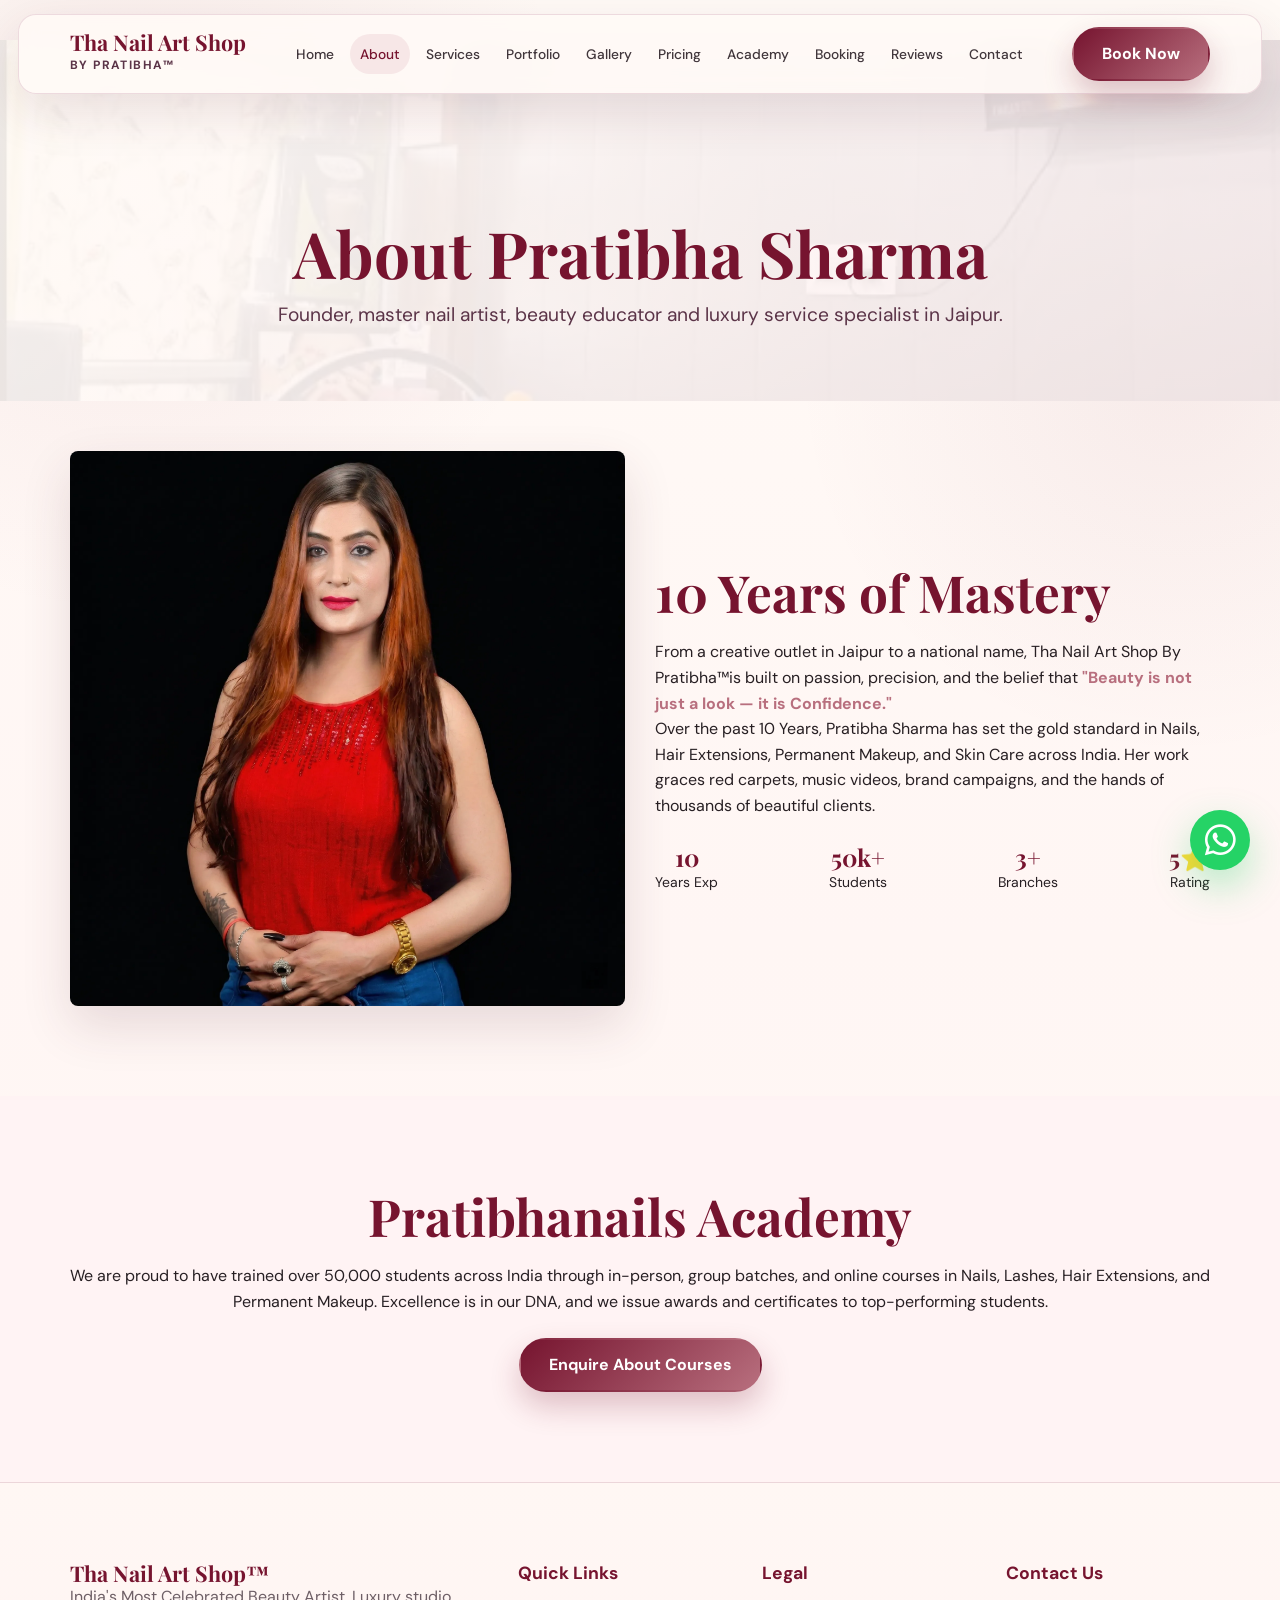
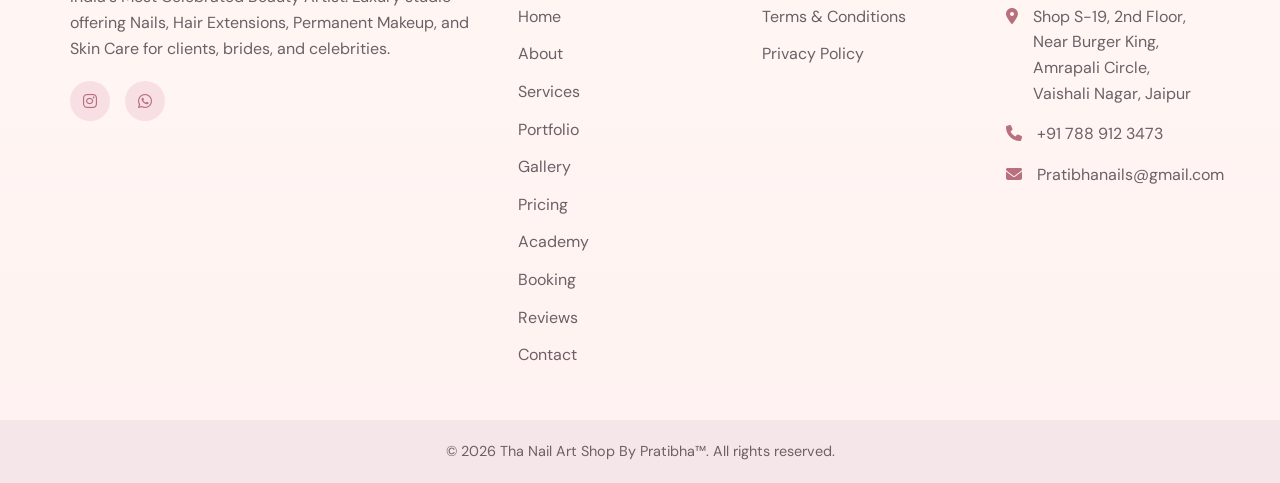
==== commit 28ad903c: "Address PageSpeed render and image audits" ====
--- a/about.html
+++ b/about.html
@@ -17,32 +17,43 @@
     <meta property="og:title" content="About Pratibha Sharma | Nail Artist Jaipur">
     <meta property="og:description" content="Meet Pratibha Sharma, founder of Tha Nail Art Shop By Pratibha™ in Jaipur. Discover her 10+ year journey in luxury nail art, bridal beauty, permanent makeup, hair extensions and professional academy training.">
     <meta property="og:url" content="https://pratibhanails.com/about.html">
-    <meta property="og:image" content="https://pratibhanails.com/images/about_pratibha_sharma.webp">
+    <meta property="og:image" content="https://pratibhanails.com/images/about/about_Pratibha_Sharma.webp">
     <meta property="og:image:alt" content="Tha Nail Art Shop By Pratibha™ luxury nail art and beauty studio in Jaipur">
     <meta name="twitter:card" content="summary_large_image">
     <meta name="twitter:title" content="About Pratibha Sharma | Nail Artist Jaipur">
     <meta name="twitter:description" content="Meet Pratibha Sharma, founder of Tha Nail Art Shop By Pratibha™ in Jaipur. Discover her 10+ year journey in luxury nail art, bridal beauty, permanent makeup, hair extensions and professional academy training.">
-    <meta name="twitter:image" content="https://pratibhanails.com/images/about_pratibha_sharma.webp">
+    <meta name="twitter:image" content="https://pratibhanails.com/images/about/about_Pratibha_Sharma.webp">
     <meta name="geo.region" content="IN-RJ">
     <meta name="geo.placename" content="Vaishali Nagar, Jaipur, Rajasthan">
     <meta name="geo.position" content="26.9112389;75.7394810">
     <meta name="ICBM" content="26.9112389, 75.7394810">
-    <link rel="icon" type="image/png" href="https://res.cloudinary.com/dz3ixer7i/image/upload/v1775990809/remove-photos-background-removed_vrqcuz.png">
+    <link rel="icon" type="image/webp" href="images/about/about_Pratibha_Sharma.webp">
     <link rel="preconnect" href="https://fonts.googleapis.com">
     <link rel="preconnect" href="https://fonts.gstatic.com" crossorigin>
-    <link rel="preconnect" href="https://res.cloudinary.com">
-    <link rel="dns-prefetch" href="https://res.cloudinary.com">
     <link rel="dns-prefetch" href="https://cdnjs.cloudflare.com">
-    <link href="https://fonts.googleapis.com/css2?family=DM+Sans:opsz,wght@9..40,400;9..40,500;9..40,700&family=Playfair+Display:ital,wght@0,400;0,600;0,700;1,400&display=swap" rel="stylesheet">
-    <link rel="stylesheet" href="https://cdnjs.cloudflare.com/ajax/libs/font-awesome/6.4.0/css/all.min.css">
+    <link rel="preload" href="https://fonts.googleapis.com/css2?family=DM+Sans:opsz,wght@9..40,400;9..40,500;9..40,700&family=Playfair+Display:ital,wght@0,400;0,600;0,700;1,400&display=swap" as="style" onload="this.onload=null;this.rel='stylesheet'">
+    <noscript><link rel="stylesheet" href="https://fonts.googleapis.com/css2?family=DM+Sans:opsz,wght@9..40,400;9..40,500;9..40,700&family=Playfair+Display:ital,wght@0,400;0,600;0,700;1,400&display=swap"></noscript>
+    <link rel="preload" href="https://cdnjs.cloudflare.com/ajax/libs/font-awesome/6.4.0/css/all.min.css" as="style" onload="this.onload=null;this.rel='stylesheet'">
+    <noscript><link rel="stylesheet" href="https://cdnjs.cloudflare.com/ajax/libs/font-awesome/6.4.0/css/all.min.css"></noscript>
     <link rel="preload" href="css/style.css" as="style">
     <link rel="stylesheet" href="css/style.css">
-    <script async src="https://www.googletagmanager.com/gtag/js?id=G-4FRKKSPNCN"></script>
     <script>
       window.dataLayer = window.dataLayer || [];
       function gtag(){dataLayer.push(arguments);}
-      gtag('js', new Date());
-      gtag('config', 'G-4FRKKSPNCN');
+      function loadAnalytics(){
+        if (window.__analyticsLoaded) return;
+        window.__analyticsLoaded = true;
+        const s = document.createElement('script');
+        s.src = 'https://www.googletagmanager.com/gtag/js?id=G-4FRKKSPNCN';
+        s.async = true;
+        document.head.appendChild(s);
+        gtag('js', new Date());
+        gtag('config', 'G-4FRKKSPNCN');
+      }
+      window.addEventListener('load', () => {
+        if ('requestIdleCallback' in window) requestIdleCallback(loadAnalytics, { timeout: 3500 });
+        else setTimeout(loadAnalytics, 1800);
+      }, { once: true });
     </script>
     <script type="application/ld+json">{
   "@context": "https://schema.org",
@@ -52,7 +63,7 @@
       "@id": "https://pratibhanails.com/#beautysalon",
       "name": "Tha Nail Art Shop By Pratibha™",
       "url": "https://pratibhanails.com",
-      "image": "https://pratibhanails.com/images/about_pratibha_sharma.webp",
+      "image": "https://pratibhanails.com/images/about/about_Pratibha_Sharma.webp",
       "telephone": "+91 788 912 3473",
       "email": "Pratibhanails@gmail.com",
       "priceRange": "₹₹",
@@ -223,7 +234,7 @@
             <section class="section about-story">
                 <div class="container flex-row">
                     <div class="col-half fade-in slide-right">
-                        <img width="600" height="600" src="images/about_pratibha_sharma.webp" alt="Pratibha Sharma" class="rounded shadow w-100 img-hover" loading="lazy" decoding="async">
+                        <img width="600" height="600" src="images/about/about_Pratibha_Sharma.webp" alt="Pratibha Sharma" class="rounded shadow w-100 img-hover" loading="lazy" decoding="async">
                     </div>
                     <div class="col-half fade-in slide-left">
                         <h2 class="section-title">10 Years of Mastery</h2>
--- a/css/style.css
+++ b/css/style.css
@@ -124,7 +124,7 @@
 
 /* Hero Section */
 main { padding-top: 75px; }
-.hero { min-height: 90vh; display: flex; align-items: center; justify-content: center; background: url('https://res.cloudinary.com/dz3ixer7i/image/upload/v1776184909/upscaled__16.jpeg_202604142207_1_ci8n72.webp') center/cover no-repeat; position: relative; margin-top: -75px; padding: 135px 0 60px; }
+.hero { min-height: 90vh; display: flex; align-items: center; justify-content: center; background: url('../images/studio/Studio-image.webp') center/cover no-repeat; position: relative; margin-top: -75px; padding: 135px 0 60px; }
 .hero-overlay { position: absolute; top: 0; left: 0; right: 0; bottom: 0; background: linear-gradient(to bottom, rgba(0,0,0,0.5), rgba(0,0,0,0.8)); }
 .hero-content { position: relative; z-index: 1; max-width: 800px; }
 .badge { display: inline-block; padding: 6px 16px; background-color: var(--burgundy); color: var(--white); border-radius: 50px; font-size: 0.85rem; font-weight: 600; text-transform: uppercase; margin-bottom: 20px; border: 1px solid rgba(255,255,255,0.2); }
@@ -135,12 +135,13 @@
 /* Stats Strip */
 .stats-strip { background-color: var(--burgundy); color: var(--white); padding: 50px 0; }
 .stats-container { display: flex; justify-content: space-around; text-align: center; flex-wrap: wrap; gap: 30px; }
-.stat-item h3 { color: var(--white); font-size: 3rem; margin-bottom: 5px; display: inline-block; font-variant-numeric: tabular-nums; }
+.stat-item h3,
+.stat-item .stat-number { color: var(--white); font-family: var(--font-heading); font-size: 3rem; line-height: 1.2; margin-bottom: 5px; display: inline-block; font-variant-numeric: tabular-nums; font-weight: 700; }
 .stat-item span { font-size: 2rem; font-family: var(--font-heading); color: var(--primary); }
 .stat-item p { font-size: 1.1rem; opacity: 0.9; text-transform: uppercase; letter-spacing: 1px; }
 
 /* Page Header */
-.page-header { background: var(--secondary) url('https://res.cloudinary.com/dz3ixer7i/image/upload/v1776189462/Inside_the_studio_wkrmqf.webp') center/cover; position: relative; padding: 100px 0; text-align: center; }
+.page-header { background: var(--secondary) url('../images/studio/Studio-image.webp') center/cover; position: relative; padding: 100px 0; text-align: center; }
 .page-header::before { content: ''; position: absolute; top: 0; left: 0; right: 0; bottom: 0; background: rgba(253, 251, 247, 0.9); }
 .page-header .container { position: relative; z-index: 1; }
 
@@ -247,7 +248,7 @@
     .mobile-menu-toggle.active span:nth-child(3) { transform: translateY(-8px) rotate(-45deg); }
 }
 @media (max-width: 768px) {
-    .hero { background: url('https://res.cloudinary.com/dz3ixer7i/image/upload/v1776184910/upscaled__16.jpeg_202604142207_s3qs7d.webp') center/cover no-repeat; }
+    .hero { background: url('../images/studio/Studio-image.webp') center/cover no-repeat; }
     .hero-title { font-size: 2.5rem; }
     .hero-subtitle { font-size: 1.2rem; }
     .hero-actions { flex-direction: column; }
@@ -271,8 +272,35 @@
 .lightbox.active { opacity: 1; pointer-events: auto; }
 .lightbox img { max-width: 90%; max-height: 90vh; border-radius: 8px; box-shadow: 0 10px 30px rgba(0,0,0,0.5); transform: scale(0.9); transition: transform 0.3s cubic-bezier(0.25, 0.8, 0.25, 1); object-fit: contain; }
 .lightbox.active img { transform: scale(1); }
-.lightbox-close { position: absolute; top: 20px; right: 30px; font-size: 50px; color: white; cursor: pointer; text-shadow: 0 2px 5px rgba(0,0,0,0.5); z-index: 2001; transition: transform 0.2s; }
+.lightbox-close { position: absolute; top: 20px; left: 24px; width: 52px; height: 52px; border: 1px solid rgba(255,255,255,0.28); border-radius: 50%; background: rgba(255,255,255,0.14); font-size: 22px; color: white; cursor: pointer; text-shadow: 0 2px 5px rgba(0,0,0,0.5); z-index: 2001; transition: transform 0.2s; }
 .lightbox-close:hover { transform: scale(1.1); }
+.lightbox-nav {
+    position: absolute;
+    top: 50%;
+    z-index: 2001;
+    width: 54px;
+    height: 54px;
+    border: 1px solid rgba(255,255,255,0.28);
+    border-radius: 50%;
+    background: rgba(255,255,255,0.14);
+    color: var(--white);
+    display: inline-flex;
+    align-items: center;
+    justify-content: center;
+    cursor: pointer;
+    transform: translateY(-50%);
+    backdrop-filter: blur(12px);
+    transition: background 0.2s ease, transform 0.2s ease;
+}
+.lightbox-nav:hover {
+    background: rgba(255,255,255,0.24);
+    transform: translateY(-50%) scale(1.05);
+}
+.lightbox-nav[hidden] {
+    display: none !important;
+}
+.lightbox-prev { left: clamp(14px, 4vw, 42px); }
+.lightbox-next { right: clamp(14px, 4vw, 42px); }
 
 /* Interactive Images */
 img:not(.no-lightbox), video:not(.no-lightbox) { cursor: zoom-in; }
@@ -328,7 +356,7 @@
 
 /* Hero Section */
 main { padding-top: 75px; }
-.hero { min-height: 90vh; display: flex; align-items: center; justify-content: center; background: url('https://res.cloudinary.com/dz3ixer7i/image/upload/v1776184909/upscaled__16.jpeg_202604142207_1_ci8n72.webp') center/cover no-repeat; position: relative; margin-top: -75px; padding: 135px 0 60px; }
+.hero { min-height: 90vh; display: flex; align-items: center; justify-content: center; background: url('../images/studio/Studio-image.webp') center/cover no-repeat; position: relative; margin-top: -75px; padding: 135px 0 60px; }
 .hero-overlay { position: absolute; top: 0; left: 0; right: 0; bottom: 0; background: linear-gradient(to bottom, rgba(0,0,0,0.5), rgba(0,0,0,0.8)); }
 .hero-content { position: relative; z-index: 1; max-width: 800px; }
 .badge { display: inline-block; padding: 6px 16px; background-color: var(--burgundy); color: var(--white); border-radius: 50px; font-size: 0.85rem; font-weight: 600; text-transform: uppercase; margin-bottom: 20px; border: 1px solid rgba(255,255,255,0.2); }
@@ -339,12 +367,13 @@
 /* Stats Strip */
 .stats-strip { background-color: var(--burgundy); color: var(--white); padding: 50px 0; }
 .stats-container { display: flex; justify-content: space-around; text-align: center; flex-wrap: wrap; gap: 30px; }
-.stat-item h3 { color: var(--white); font-size: 3rem; margin-bottom: 5px; display: inline-block; font-variant-numeric: tabular-nums; }
+.stat-item h3,
+.stat-item .stat-number { color: var(--white); font-family: var(--font-heading); font-size: 3rem; line-height: 1.2; margin-bottom: 5px; display: inline-block; font-variant-numeric: tabular-nums; font-weight: 700; }
 .stat-item span { font-size: 2rem; font-family: var(--font-heading); color: var(--primary); }
 .stat-item p { font-size: 1.1rem; opacity: 0.9; text-transform: uppercase; letter-spacing: 1px; }
 
 /* Page Header */
-.page-header { background: var(--secondary) url('https://res.cloudinary.com/dz3ixer7i/image/upload/v1776189462/Inside_the_studio_wkrmqf.webp') center/cover; position: relative; padding: 100px 0; text-align: center; }
+.page-header { background: var(--secondary) url('../images/studio/Studio-image.webp') center/cover; position: relative; padding: 100px 0; text-align: center; }
 .page-header::before { content: ''; position: absolute; top: 0; left: 0; right: 0; bottom: 0; background: rgba(253, 251, 247, 0.9); }
 .page-header .container { position: relative; z-index: 1; }
 
@@ -443,7 +472,7 @@
     .mobile-menu-toggle.active span:nth-child(3) { transform: translateY(-8px) rotate(-45deg); }
 }
 @media (max-width: 768px) {
-    .hero { background: url('https://res.cloudinary.com/dz3ixer7i/image/upload/v1776184910/upscaled__16.jpeg_202604142207_s3qs7d.webp') center/cover no-repeat; }
+    .hero { background: url('../images/studio/Studio-image.webp') center/cover no-repeat; }
     .hero-title { font-size: 2.5rem; }
     .hero-subtitle { font-size: 1.2rem; }
     .hero-actions { flex-direction: column; }
@@ -466,8 +495,35 @@
 .lightbox.active { opacity: 1; pointer-events: auto; }
 .lightbox img { max-width: 90%; max-height: 90vh; border-radius: 8px; box-shadow: 0 10px 30px rgba(0,0,0,0.5); transform: scale(0.9); transition: transform 0.3s cubic-bezier(0.25, 0.8, 0.25, 1); object-fit: contain; }
 .lightbox.active img { transform: scale(1); }
-.lightbox-close { position: absolute; top: 20px; right: 30px; font-size: 50px; color: white; cursor: pointer; text-shadow: 0 2px 5px rgba(0,0,0,0.5); z-index: 2001; transition: transform 0.2s; }
+.lightbox-close { position: absolute; top: 20px; left: 24px; width: 52px; height: 52px; border: 1px solid rgba(255,255,255,0.28); border-radius: 50%; background: rgba(255,255,255,0.14); font-size: 22px; color: white; cursor: pointer; text-shadow: 0 2px 5px rgba(0,0,0,0.5); z-index: 2001; transition: transform 0.2s; }
 .lightbox-close:hover { transform: scale(1.1); }
+.lightbox-nav {
+    position: absolute;
+    top: 50%;
+    z-index: 2001;
+    width: 54px;
+    height: 54px;
+    border: 1px solid rgba(255,255,255,0.28);
+    border-radius: 50%;
+    background: rgba(255,255,255,0.14);
+    color: var(--white);
+    display: inline-flex;
+    align-items: center;
+    justify-content: center;
+    cursor: pointer;
+    transform: translateY(-50%);
+    backdrop-filter: blur(12px);
+    transition: background 0.2s ease, transform 0.2s ease;
+}
+.lightbox-nav:hover {
+    background: rgba(255,255,255,0.24);
+    transform: translateY(-50%) scale(1.05);
+}
+.lightbox-nav[hidden] {
+    display: none !important;
+}
+.lightbox-prev { left: clamp(14px, 4vw, 42px); }
+.lightbox-next { right: clamp(14px, 4vw, 42px); }
 
 /* Interactive Images */
 img:not(.no-lightbox), video:not(.no-lightbox) { cursor: zoom-in; }
@@ -871,6 +927,29 @@
     min-width: 190px;
 }
 
+.hero-actions {
+    position: relative;
+    z-index: 3;
+    align-items: center;
+    background: transparent !important;
+    border: 0 !important;
+    box-shadow: none !important;
+}
+
+.hero-actions .btn {
+    display: inline-flex;
+    align-items: center;
+    justify-content: center;
+    line-height: 1.2;
+    contain: paint;
+}
+
+.hero-actions .btn-outline-light {
+    background: rgba(255,255,255,0.08);
+    border-color: rgba(255,255,255,0.72);
+    box-shadow: inset 0 0 0 1px rgba(255,255,255,0.14);
+}
+
 .stats-strip {
     background: linear-gradient(135deg, #76142f, #4b1025);
     padding: 34px 0;
@@ -1130,6 +1209,69 @@
     .pricing-card,
     .booking-card {
         padding: 26px 22px;
+    }
+}
+
+@media (max-width: 768px), (prefers-reduced-motion: reduce) {
+    *,
+    *::before,
+    *::after {
+        scroll-behavior: auto !important;
+    }
+
+    .navbar,
+    .nav-links,
+    .badge,
+    .hero-content,
+    .stats-container,
+    .lightbox,
+    .lightbox-nav,
+    .instagram-card {
+        backdrop-filter: none !important;
+        -webkit-backdrop-filter: none !important;
+    }
+
+    .floating-whatsapp {
+        animation: none !important;
+        bottom: 92px !important;
+        right: 18px !important;
+        width: 52px !important;
+        height: 52px !important;
+        font-size: 28px !important;
+        box-shadow: 0 10px 24px rgba(37, 211, 102, 0.24) !important;
+        z-index: 980 !important;
+    }
+
+    .gallery-item:hover img,
+    .masonry-item:hover img,
+    .service-card:hover,
+    .service-card-detailed:hover,
+    .pricing-card.popular,
+    .btn-primary:hover,
+    .btn-outline:hover {
+        transform: none !important;
+    }
+
+    .fade-in,
+    .slide-up,
+    .slide-right,
+    .slide-left {
+        opacity: 1 !important;
+        transform: none !important;
+        transition: none !important;
+    }
+
+    .gallery-item,
+    .masonry-item,
+    .insta-item,
+    .filter-item {
+        transform: none !important;
+        transition: opacity 0.16s ease !important;
+        will-change: auto !important;
+    }
+
+    .hero-overlay {
+        background: linear-gradient(to bottom, rgba(18, 9, 13, 0.54), rgba(18, 9, 13, 0.82)) !important;
     }
 }
 
@@ -1491,3 +1633,268 @@
 .page-header {
     background: var(--secondary) url('../images/studio/Studio-image.webp') center/cover !important;
 }
+
+/* Remove the top body strip so hero imagery sits cleanly behind the navigation */
+main {
+    padding-top: 0 !important;
+}
+
+.hero {
+    margin-top: 0 !important;
+    padding-top: clamp(150px, 18vw, 190px) !important;
+}
+
+.page-header {
+    margin-top: 0 !important;
+    padding-top: clamp(145px, 16vw, 175px) !important;
+}
+
+.services-editorial-band {
+    padding-top: 0 !important;
+}
+
+.services-editorial-content {
+    max-width: 960px;
+    margin: 0 auto;
+    padding: clamp(28px, 5vw, 46px);
+    border: 1px solid rgba(118, 20, 47, 0.14);
+    border-radius: 18px;
+    background: linear-gradient(135deg, rgba(255, 255, 255, 0.86), rgba(255, 243, 244, 0.74));
+    box-shadow: 0 24px 70px rgba(118, 20, 47, 0.11);
+    text-align: center;
+}
+
+.services-editorial-content .seo-copy {
+    margin: 0 auto;
+    max-width: 780px;
+}
+
+@media (max-width: 768px) {
+    .hero {
+        padding-top: 138px !important;
+    }
+
+    .page-header {
+        padding-top: 132px !important;
+    }
+}
+
+/* Restore the premium floating navigation while covering the top edge behind it */
+.navbar {
+    top: 14px !important;
+    left: 18px !important;
+    right: 18px !important;
+    border: 1px solid rgba(234, 211, 216, 0.82) !important;
+    border-radius: 18px !important;
+}
+
+.navbar::before {
+    content: none !important;
+    display: none !important;
+}
+
+@media (max-width: 768px) {
+    .navbar {
+        top: 10px !important;
+        left: 10px !important;
+        right: 10px !important;
+        border-radius: 16px !important;
+    }
+}
+
+.hero-actions .btn {
+    position: relative;
+    isolation: isolate;
+    overflow: hidden;
+    background-clip: padding-box;
+}
+
+.hero-actions .btn::before,
+.hero-actions .btn::after {
+    content: none !important;
+    display: none !important;
+}
+
+.hero-actions .btn-primary {
+    border-color: transparent !important;
+    outline: 0 !important;
+}
+
+body.menu-open,
+body.lightbox-open {
+    overflow: hidden !important;
+    touch-action: none;
+}
+
+/* Final mobile navigation sizing and WhatsApp placement */
+@media (max-width: 991px) {
+    .nav-links {
+        top: 78px !important;
+        left: 10px !important;
+        right: 10px !important;
+        width: auto !important;
+        height: calc(100dvh - 96px) !important;
+        max-height: calc(100dvh - 96px) !important;
+        padding: clamp(18px, 5vw, 28px) clamp(14px, 4vw, 22px) !important;
+        display: grid !important;
+        grid-template-columns: repeat(2, minmax(0, 1fr)) !important;
+        align-content: start !important;
+        gap: clamp(10px, 2.8vw, 14px) !important;
+        overflow-y: auto !important;
+        border-radius: 22px !important;
+        background: rgba(255, 250, 246, 0.98) !important;
+        box-shadow: 0 24px 70px rgba(80, 37, 52, 0.18) !important;
+    }
+
+    .nav-links a {
+        width: 100% !important;
+        min-height: 48px !important;
+        padding: 12px 10px !important;
+        display: inline-flex !important;
+        align-items: center !important;
+        justify-content: center !important;
+        text-align: center !important;
+        font-size: clamp(0.92rem, 3.7vw, 1.06rem) !important;
+        line-height: 1.15 !important;
+        border-radius: 14px !important;
+        background: rgba(255,255,255,0.74) !important;
+        border: 1px solid rgba(118, 20, 47, 0.1) !important;
+    }
+
+    .nav-links a.active,
+    .nav-links a:hover {
+        background: rgba(118, 20, 47, 0.11) !important;
+    }
+}
+
+@media (max-width: 520px) {
+    .nav-links {
+        grid-template-columns: 1fr !important;
+        gap: 9px !important;
+    }
+
+    .nav-links a {
+        min-height: 44px !important;
+        font-size: 1rem !important;
+    }
+}
+
+@media (max-width: 768px) {
+    .floating-whatsapp {
+        bottom: 20px !important;
+        right: 20px !important;
+        width: 50px !important;
+        height: 50px !important;
+        font-size: 28px !important;
+        z-index: 999 !important;
+    }
+}
+
+/* Final publish hardening: stable scroll, unified theme, reliable gallery controls */
+html,
+body,
+main,
+.section,
+.footer {
+    overflow-anchor: none;
+}
+
+img,
+video,
+iframe {
+    max-width: 100%;
+}
+
+.footer {
+    background:
+        linear-gradient(180deg, #fff7f4 0%, #fff1f1 100%) !important;
+    color: var(--text-main);
+}
+
+.footer-bottom {
+    background: #f5e7e9 !important;
+}
+
+.instagram-feed .link-btn,
+.instagram-feed .text-primary {
+    color: #76142f !important;
+}
+
+.instagram-feed .link-btn {
+    font-weight: 800;
+}
+
+.instagram-feed .link-btn::after {
+    background-color: #76142f !important;
+}
+
+.page-header,
+.academy-hero {
+    color: var(--burgundy) !important;
+}
+
+.academy-hero {
+    min-height: 330px !important;
+    display: flex !important;
+    align-items: center !important;
+    justify-content: center !important;
+    padding: clamp(145px, 16vw, 175px) 0 70px !important;
+    background:
+        linear-gradient(135deg, rgba(255,250,246,0.94), rgba(255,243,244,0.88)),
+        url('../images/studio/Studio-image.webp') center/cover !important;
+}
+
+.academy-hero .container {
+    position: relative;
+    z-index: 1;
+}
+
+.academy-hero-title,
+.page-title {
+    color: var(--burgundy) !important;
+}
+
+.academy-hero-subtitle,
+.page-subtitle {
+    color: var(--mauve) !important;
+}
+
+.course-card,
+.topic-card,
+.pricing-card,
+.service-card,
+.service-card-detailed,
+.booking-card,
+.form-card,
+.testimonial-large {
+    border: 1px solid rgba(234, 211, 216, 0.86) !important;
+    background: rgba(255,255,255,0.86) !important;
+    box-shadow: var(--shadow-sm) !important;
+}
+
+.course-card:hover,
+.topic-card:hover,
+.pricing-card:hover,
+.service-card:hover,
+.service-card-detailed:hover {
+    border-color: rgba(118, 20, 47, 0.25) !important;
+    box-shadow: var(--shadow-md) !important;
+}
+
+.lightbox-content-container {
+    touch-action: pan-y;
+}
+
+@media (max-width: 768px) {
+    html {
+        scroll-behavior: auto !important;
+    }
+
+    body {
+        min-height: 100dvh;
+    }
+
+    .footer {
+        transform: translateZ(0);
+    }
+}
--- a/css/style.css
+++ b/css/style.css
@@ -124,7 +124,7 @@
 
 /* Hero Section */
 main { padding-top: 75px; }
-.hero { min-height: 90vh; display: flex; align-items: center; justify-content: center; background: url('https://res.cloudinary.com/dz3ixer7i/image/upload/v1776184909/upscaled__16.jpeg_202604142207_1_ci8n72.webp') center/cover no-repeat; position: relative; margin-top: -75px; padding: 135px 0 60px; }
+.hero { min-height: 90vh; display: flex; align-items: center; justify-content: center; background: url('../images/studio/Studio-image.webp') center/cover no-repeat; position: relative; margin-top: -75px; padding: 135px 0 60px; }
 .hero-overlay { position: absolute; top: 0; left: 0; right: 0; bottom: 0; background: linear-gradient(to bottom, rgba(0,0,0,0.5), rgba(0,0,0,0.8)); }
 .hero-content { position: relative; z-index: 1; max-width: 800px; }
 .badge { display: inline-block; padding: 6px 16px; background-color: var(--burgundy); color: var(--white); border-radius: 50px; font-size: 0.85rem; font-weight: 600; text-transform: uppercase; margin-bottom: 20px; border: 1px solid rgba(255,255,255,0.2); }
@@ -135,12 +135,13 @@
 /* Stats Strip */
 .stats-strip { background-color: var(--burgundy); color: var(--white); padding: 50px 0; }
 .stats-container { display: flex; justify-content: space-around; text-align: center; flex-wrap: wrap; gap: 30px; }
-.stat-item h3 { color: var(--white); font-size: 3rem; margin-bottom: 5px; display: inline-block; font-variant-numeric: tabular-nums; }
+.stat-item h3,
+.stat-item .stat-number { color: var(--white); font-family: var(--font-heading); font-size: 3rem; line-height: 1.2; margin-bottom: 5px; display: inline-block; font-variant-numeric: tabular-nums; font-weight: 700; }
 .stat-item span { font-size: 2rem; font-family: var(--font-heading); color: var(--primary); }
 .stat-item p { font-size: 1.1rem; opacity: 0.9; text-transform: uppercase; letter-spacing: 1px; }
 
 /* Page Header */
-.page-header { background: var(--secondary) url('https://res.cloudinary.com/dz3ixer7i/image/upload/v1776189462/Inside_the_studio_wkrmqf.webp') center/cover; position: relative; padding: 100px 0; text-align: center; }
+.page-header { background: var(--secondary) url('../images/studio/Studio-image.webp') center/cover; position: relative; padding: 100px 0; text-align: center; }
 .page-header::before { content: ''; position: absolute; top: 0; left: 0; right: 0; bottom: 0; background: rgba(253, 251, 247, 0.9); }
 .page-header .container { position: relative; z-index: 1; }
 
@@ -247,7 +248,7 @@
     .mobile-menu-toggle.active span:nth-child(3) { transform: translateY(-8px) rotate(-45deg); }
 }
 @media (max-width: 768px) {
-    .hero { background: url('https://res.cloudinary.com/dz3ixer7i/image/upload/v1776184910/upscaled__16.jpeg_202604142207_s3qs7d.webp') center/cover no-repeat; }
+    .hero { background: url('../images/studio/Studio-image.webp') center/cover no-repeat; }
     .hero-title { font-size: 2.5rem; }
     .hero-subtitle { font-size: 1.2rem; }
     .hero-actions { flex-direction: column; }
@@ -271,8 +272,35 @@
 .lightbox.active { opacity: 1; pointer-events: auto; }
 .lightbox img { max-width: 90%; max-height: 90vh; border-radius: 8px; box-shadow: 0 10px 30px rgba(0,0,0,0.5); transform: scale(0.9); transition: transform 0.3s cubic-bezier(0.25, 0.8, 0.25, 1); object-fit: contain; }
 .lightbox.active img { transform: scale(1); }
-.lightbox-close { position: absolute; top: 20px; right: 30px; font-size: 50px; color: white; cursor: pointer; text-shadow: 0 2px 5px rgba(0,0,0,0.5); z-index: 2001; transition: transform 0.2s; }
+.lightbox-close { position: absolute; top: 20px; left: 24px; width: 52px; height: 52px; border: 1px solid rgba(255,255,255,0.28); border-radius: 50%; background: rgba(255,255,255,0.14); font-size: 22px; color: white; cursor: pointer; text-shadow: 0 2px 5px rgba(0,0,0,0.5); z-index: 2001; transition: transform 0.2s; }
 .lightbox-close:hover { transform: scale(1.1); }
+.lightbox-nav {
+    position: absolute;
+    top: 50%;
+    z-index: 2001;
+    width: 54px;
+    height: 54px;
+    border: 1px solid rgba(255,255,255,0.28);
+    border-radius: 50%;
+    background: rgba(255,255,255,0.14);
+    color: var(--white);
+    display: inline-flex;
+    align-items: center;
+    justify-content: center;
+    cursor: pointer;
+    transform: translateY(-50%);
+    backdrop-filter: blur(12px);
+    transition: background 0.2s ease, transform 0.2s ease;
+}
+.lightbox-nav:hover {
+    background: rgba(255,255,255,0.24);
+    transform: translateY(-50%) scale(1.05);
+}
+.lightbox-nav[hidden] {
+    display: none !important;
+}
+.lightbox-prev { left: clamp(14px, 4vw, 42px); }
+.lightbox-next { right: clamp(14px, 4vw, 42px); }
 
 /* Interactive Images */
 img:not(.no-lightbox), video:not(.no-lightbox) { cursor: zoom-in; }
@@ -328,7 +356,7 @@
 
 /* Hero Section */
 main { padding-top: 75px; }
-.hero { min-height: 90vh; display: flex; align-items: center; justify-content: center; background: url('https://res.cloudinary.com/dz3ixer7i/image/upload/v1776184909/upscaled__16.jpeg_202604142207_1_ci8n72.webp') center/cover no-repeat; position: relative; margin-top: -75px; padding: 135px 0 60px; }
+.hero { min-height: 90vh; display: flex; align-items: center; justify-content: center; background: url('../images/studio/Studio-image.webp') center/cover no-repeat; position: relative; margin-top: -75px; padding: 135px 0 60px; }
 .hero-overlay { position: absolute; top: 0; left: 0; right: 0; bottom: 0; background: linear-gradient(to bottom, rgba(0,0,0,0.5), rgba(0,0,0,0.8)); }
 .hero-content { position: relative; z-index: 1; max-width: 800px; }
 .badge { display: inline-block; padding: 6px 16px; background-color: var(--burgundy); color: var(--white); border-radius: 50px; font-size: 0.85rem; font-weight: 600; text-transform: uppercase; margin-bottom: 20px; border: 1px solid rgba(255,255,255,0.2); }
@@ -339,12 +367,13 @@
 /* Stats Strip */
 .stats-strip { background-color: var(--burgundy); color: var(--white); padding: 50px 0; }
 .stats-container { display: flex; justify-content: space-around; text-align: center; flex-wrap: wrap; gap: 30px; }
-.stat-item h3 { color: var(--white); font-size: 3rem; margin-bottom: 5px; display: inline-block; font-variant-numeric: tabular-nums; }
+.stat-item h3,
+.stat-item .stat-number { color: var(--white); font-family: var(--font-heading); font-size: 3rem; line-height: 1.2; margin-bottom: 5px; display: inline-block; font-variant-numeric: tabular-nums; font-weight: 700; }
 .stat-item span { font-size: 2rem; font-family: var(--font-heading); color: var(--primary); }
 .stat-item p { font-size: 1.1rem; opacity: 0.9; text-transform: uppercase; letter-spacing: 1px; }
 
 /* Page Header */
-.page-header { background: var(--secondary) url('https://res.cloudinary.com/dz3ixer7i/image/upload/v1776189462/Inside_the_studio_wkrmqf.webp') center/cover; position: relative; padding: 100px 0; text-align: center; }
+.page-header { background: var(--secondary) url('../images/studio/Studio-image.webp') center/cover; position: relative; padding: 100px 0; text-align: center; }
 .page-header::before { content: ''; position: absolute; top: 0; left: 0; right: 0; bottom: 0; background: rgba(253, 251, 247, 0.9); }
 .page-header .container { position: relative; z-index: 1; }
 
@@ -443,7 +472,7 @@
     .mobile-menu-toggle.active span:nth-child(3) { transform: translateY(-8px) rotate(-45deg); }
 }
 @media (max-width: 768px) {
-    .hero { background: url('https://res.cloudinary.com/dz3ixer7i/image/upload/v1776184910/upscaled__16.jpeg_202604142207_s3qs7d.webp') center/cover no-repeat; }
+    .hero { background: url('../images/studio/Studio-image.webp') center/cover no-repeat; }
     .hero-title { font-size: 2.5rem; }
     .hero-subtitle { font-size: 1.2rem; }
     .hero-actions { flex-direction: column; }
@@ -466,8 +495,35 @@
 .lightbox.active { opacity: 1; pointer-events: auto; }
 .lightbox img { max-width: 90%; max-height: 90vh; border-radius: 8px; box-shadow: 0 10px 30px rgba(0,0,0,0.5); transform: scale(0.9); transition: transform 0.3s cubic-bezier(0.25, 0.8, 0.25, 1); object-fit: contain; }
 .lightbox.active img { transform: scale(1); }
-.lightbox-close { position: absolute; top: 20px; right: 30px; font-size: 50px; color: white; cursor: pointer; text-shadow: 0 2px 5px rgba(0,0,0,0.5); z-index: 2001; transition: transform 0.2s; }
+.lightbox-close { position: absolute; top: 20px; left: 24px; width: 52px; height: 52px; border: 1px solid rgba(255,255,255,0.28); border-radius: 50%; background: rgba(255,255,255,0.14); font-size: 22px; color: white; cursor: pointer; text-shadow: 0 2px 5px rgba(0,0,0,0.5); z-index: 2001; transition: transform 0.2s; }
 .lightbox-close:hover { transform: scale(1.1); }
+.lightbox-nav {
+    position: absolute;
+    top: 50%;
+    z-index: 2001;
+    width: 54px;
+    height: 54px;
+    border: 1px solid rgba(255,255,255,0.28);
+    border-radius: 50%;
+    background: rgba(255,255,255,0.14);
+    color: var(--white);
+    display: inline-flex;
+    align-items: center;
+    justify-content: center;
+    cursor: pointer;
+    transform: translateY(-50%);
+    backdrop-filter: blur(12px);
+    transition: background 0.2s ease, transform 0.2s ease;
+}
+.lightbox-nav:hover {
+    background: rgba(255,255,255,0.24);
+    transform: translateY(-50%) scale(1.05);
+}
+.lightbox-nav[hidden] {
+    display: none !important;
+}
+.lightbox-prev { left: clamp(14px, 4vw, 42px); }
+.lightbox-next { right: clamp(14px, 4vw, 42px); }
 
 /* Interactive Images */
 img:not(.no-lightbox), video:not(.no-lightbox) { cursor: zoom-in; }
@@ -871,6 +927,29 @@
     min-width: 190px;
 }
 
+.hero-actions {
+    position: relative;
+    z-index: 3;
+    align-items: center;
+    background: transparent !important;
+    border: 0 !important;
+    box-shadow: none !important;
+}
+
+.hero-actions .btn {
+    display: inline-flex;
+    align-items: center;
+    justify-content: center;
+    line-height: 1.2;
+    contain: paint;
+}
+
+.hero-actions .btn-outline-light {
+    background: rgba(255,255,255,0.08);
+    border-color: rgba(255,255,255,0.72);
+    box-shadow: inset 0 0 0 1px rgba(255,255,255,0.14);
+}
+
 .stats-strip {
     background: linear-gradient(135deg, #76142f, #4b1025);
     padding: 34px 0;
@@ -1130,6 +1209,69 @@
     .pricing-card,
     .booking-card {
         padding: 26px 22px;
+    }
+}
+
+@media (max-width: 768px), (prefers-reduced-motion: reduce) {
+    *,
+    *::before,
+    *::after {
+        scroll-behavior: auto !important;
+    }
+
+    .navbar,
+    .nav-links,
+    .badge,
+    .hero-content,
+    .stats-container,
+    .lightbox,
+    .lightbox-nav,
+    .instagram-card {
+        backdrop-filter: none !important;
+        -webkit-backdrop-filter: none !important;
+    }
+
+    .floating-whatsapp {
+        animation: none !important;
+        bottom: 92px !important;
+        right: 18px !important;
+        width: 52px !important;
+        height: 52px !important;
+        font-size: 28px !important;
+        box-shadow: 0 10px 24px rgba(37, 211, 102, 0.24) !important;
+        z-index: 980 !important;
+    }
+
+    .gallery-item:hover img,
+    .masonry-item:hover img,
+    .service-card:hover,
+    .service-card-detailed:hover,
+    .pricing-card.popular,
+    .btn-primary:hover,
+    .btn-outline:hover {
+        transform: none !important;
+    }
+
+    .fade-in,
+    .slide-up,
+    .slide-right,
+    .slide-left {
+        opacity: 1 !important;
+        transform: none !important;
+        transition: none !important;
+    }
+
+    .gallery-item,
+    .masonry-item,
+    .insta-item,
+    .filter-item {
+        transform: none !important;
+        transition: opacity 0.16s ease !important;
+        will-change: auto !important;
+    }
+
+    .hero-overlay {
+        background: linear-gradient(to bottom, rgba(18, 9, 13, 0.54), rgba(18, 9, 13, 0.82)) !important;
     }
 }
 
@@ -1491,3 +1633,268 @@
 .page-header {
     background: var(--secondary) url('../images/studio/Studio-image.webp') center/cover !important;
 }
+
+/* Remove the top body strip so hero imagery sits cleanly behind the navigation */
+main {
+    padding-top: 0 !important;
+}
+
+.hero {
+    margin-top: 0 !important;
+    padding-top: clamp(150px, 18vw, 190px) !important;
+}
+
+.page-header {
+    margin-top: 0 !important;
+    padding-top: clamp(145px, 16vw, 175px) !important;
+}
+
+.services-editorial-band {
+    padding-top: 0 !important;
+}
+
+.services-editorial-content {
+    max-width: 960px;
+    margin: 0 auto;
+    padding: clamp(28px, 5vw, 46px);
+    border: 1px solid rgba(118, 20, 47, 0.14);
+    border-radius: 18px;
+    background: linear-gradient(135deg, rgba(255, 255, 255, 0.86), rgba(255, 243, 244, 0.74));
+    box-shadow: 0 24px 70px rgba(118, 20, 47, 0.11);
+    text-align: center;
+}
+
+.services-editorial-content .seo-copy {
+    margin: 0 auto;
+    max-width: 780px;
+}
+
+@media (max-width: 768px) {
+    .hero {
+        padding-top: 138px !important;
+    }
+
+    .page-header {
+        padding-top: 132px !important;
+    }
+}
+
+/* Restore the premium floating navigation while covering the top edge behind it */
+.navbar {
+    top: 14px !important;
+    left: 18px !important;
+    right: 18px !important;
+    border: 1px solid rgba(234, 211, 216, 0.82) !important;
+    border-radius: 18px !important;
+}
+
+.navbar::before {
+    content: none !important;
+    display: none !important;
+}
+
+@media (max-width: 768px) {
+    .navbar {
+        top: 10px !important;
+        left: 10px !important;
+        right: 10px !important;
+        border-radius: 16px !important;
+    }
+}
+
+.hero-actions .btn {
+    position: relative;
+    isolation: isolate;
+    overflow: hidden;
+    background-clip: padding-box;
+}
+
+.hero-actions .btn::before,
+.hero-actions .btn::after {
+    content: none !important;
+    display: none !important;
+}
+
+.hero-actions .btn-primary {
+    border-color: transparent !important;
+    outline: 0 !important;
+}
+
+body.menu-open,
+body.lightbox-open {
+    overflow: hidden !important;
+    touch-action: none;
+}
+
+/* Final mobile navigation sizing and WhatsApp placement */
+@media (max-width: 991px) {
+    .nav-links {
+        top: 78px !important;
+        left: 10px !important;
+        right: 10px !important;
+        width: auto !important;
+        height: calc(100dvh - 96px) !important;
+        max-height: calc(100dvh - 96px) !important;
+        padding: clamp(18px, 5vw, 28px) clamp(14px, 4vw, 22px) !important;
+        display: grid !important;
+        grid-template-columns: repeat(2, minmax(0, 1fr)) !important;
+        align-content: start !important;
+        gap: clamp(10px, 2.8vw, 14px) !important;
+        overflow-y: auto !important;
+        border-radius: 22px !important;
+        background: rgba(255, 250, 246, 0.98) !important;
+        box-shadow: 0 24px 70px rgba(80, 37, 52, 0.18) !important;
+    }
+
+    .nav-links a {
+        width: 100% !important;
+        min-height: 48px !important;
+        padding: 12px 10px !important;
+        display: inline-flex !important;
+        align-items: center !important;
+        justify-content: center !important;
+        text-align: center !important;
+        font-size: clamp(0.92rem, 3.7vw, 1.06rem) !important;
+        line-height: 1.15 !important;
+        border-radius: 14px !important;
+        background: rgba(255,255,255,0.74) !important;
+        border: 1px solid rgba(118, 20, 47, 0.1) !important;
+    }
+
+    .nav-links a.active,
+    .nav-links a:hover {
+        background: rgba(118, 20, 47, 0.11) !important;
+    }
+}
+
+@media (max-width: 520px) {
+    .nav-links {
+        grid-template-columns: 1fr !important;
+        gap: 9px !important;
+    }
+
+    .nav-links a {
+        min-height: 44px !important;
+        font-size: 1rem !important;
+    }
+}
+
+@media (max-width: 768px) {
+    .floating-whatsapp {
+        bottom: 20px !important;
+        right: 20px !important;
+        width: 50px !important;
+        height: 50px !important;
+        font-size: 28px !important;
+        z-index: 999 !important;
+    }
+}
+
+/* Final publish hardening: stable scroll, unified theme, reliable gallery controls */
+html,
+body,
+main,
+.section,
+.footer {
+    overflow-anchor: none;
+}
+
+img,
+video,
+iframe {
+    max-width: 100%;
+}
+
+.footer {
+    background:
+        linear-gradient(180deg, #fff7f4 0%, #fff1f1 100%) !important;
+    color: var(--text-main);
+}
+
+.footer-bottom {
+    background: #f5e7e9 !important;
+}
+
+.instagram-feed .link-btn,
+.instagram-feed .text-primary {
+    color: #76142f !important;
+}
+
+.instagram-feed .link-btn {
+    font-weight: 800;
+}
+
+.instagram-feed .link-btn::after {
+    background-color: #76142f !important;
+}
+
+.page-header,
+.academy-hero {
+    color: var(--burgundy) !important;
+}
+
+.academy-hero {
+    min-height: 330px !important;
+    display: flex !important;
+    align-items: center !important;
+    justify-content: center !important;
+    padding: clamp(145px, 16vw, 175px) 0 70px !important;
+    background:
+        linear-gradient(135deg, rgba(255,250,246,0.94), rgba(255,243,244,0.88)),
+        url('../images/studio/Studio-image.webp') center/cover !important;
+}
+
+.academy-hero .container {
+    position: relative;
+    z-index: 1;
+}
+
+.academy-hero-title,
+.page-title {
+    color: var(--burgundy) !important;
+}
+
+.academy-hero-subtitle,
+.page-subtitle {
+    color: var(--mauve) !important;
+}
+
+.course-card,
+.topic-card,
+.pricing-card,
+.service-card,
+.service-card-detailed,
+.booking-card,
+.form-card,
+.testimonial-large {
+    border: 1px solid rgba(234, 211, 216, 0.86) !important;
+    background: rgba(255,255,255,0.86) !important;
+    box-shadow: var(--shadow-sm) !important;
+}
+
+.course-card:hover,
+.topic-card:hover,
+.pricing-card:hover,
+.service-card:hover,
+.service-card-detailed:hover {
+    border-color: rgba(118, 20, 47, 0.25) !important;
+    box-shadow: var(--shadow-md) !important;
+}
+
+.lightbox-content-container {
+    touch-action: pan-y;
+}
+
+@media (max-width: 768px) {
+    html {
+        scroll-behavior: auto !important;
+    }
+
+    body {
+        min-height: 100dvh;
+    }
+
+    .footer {
+        transform: translateZ(0);
+    }
+}
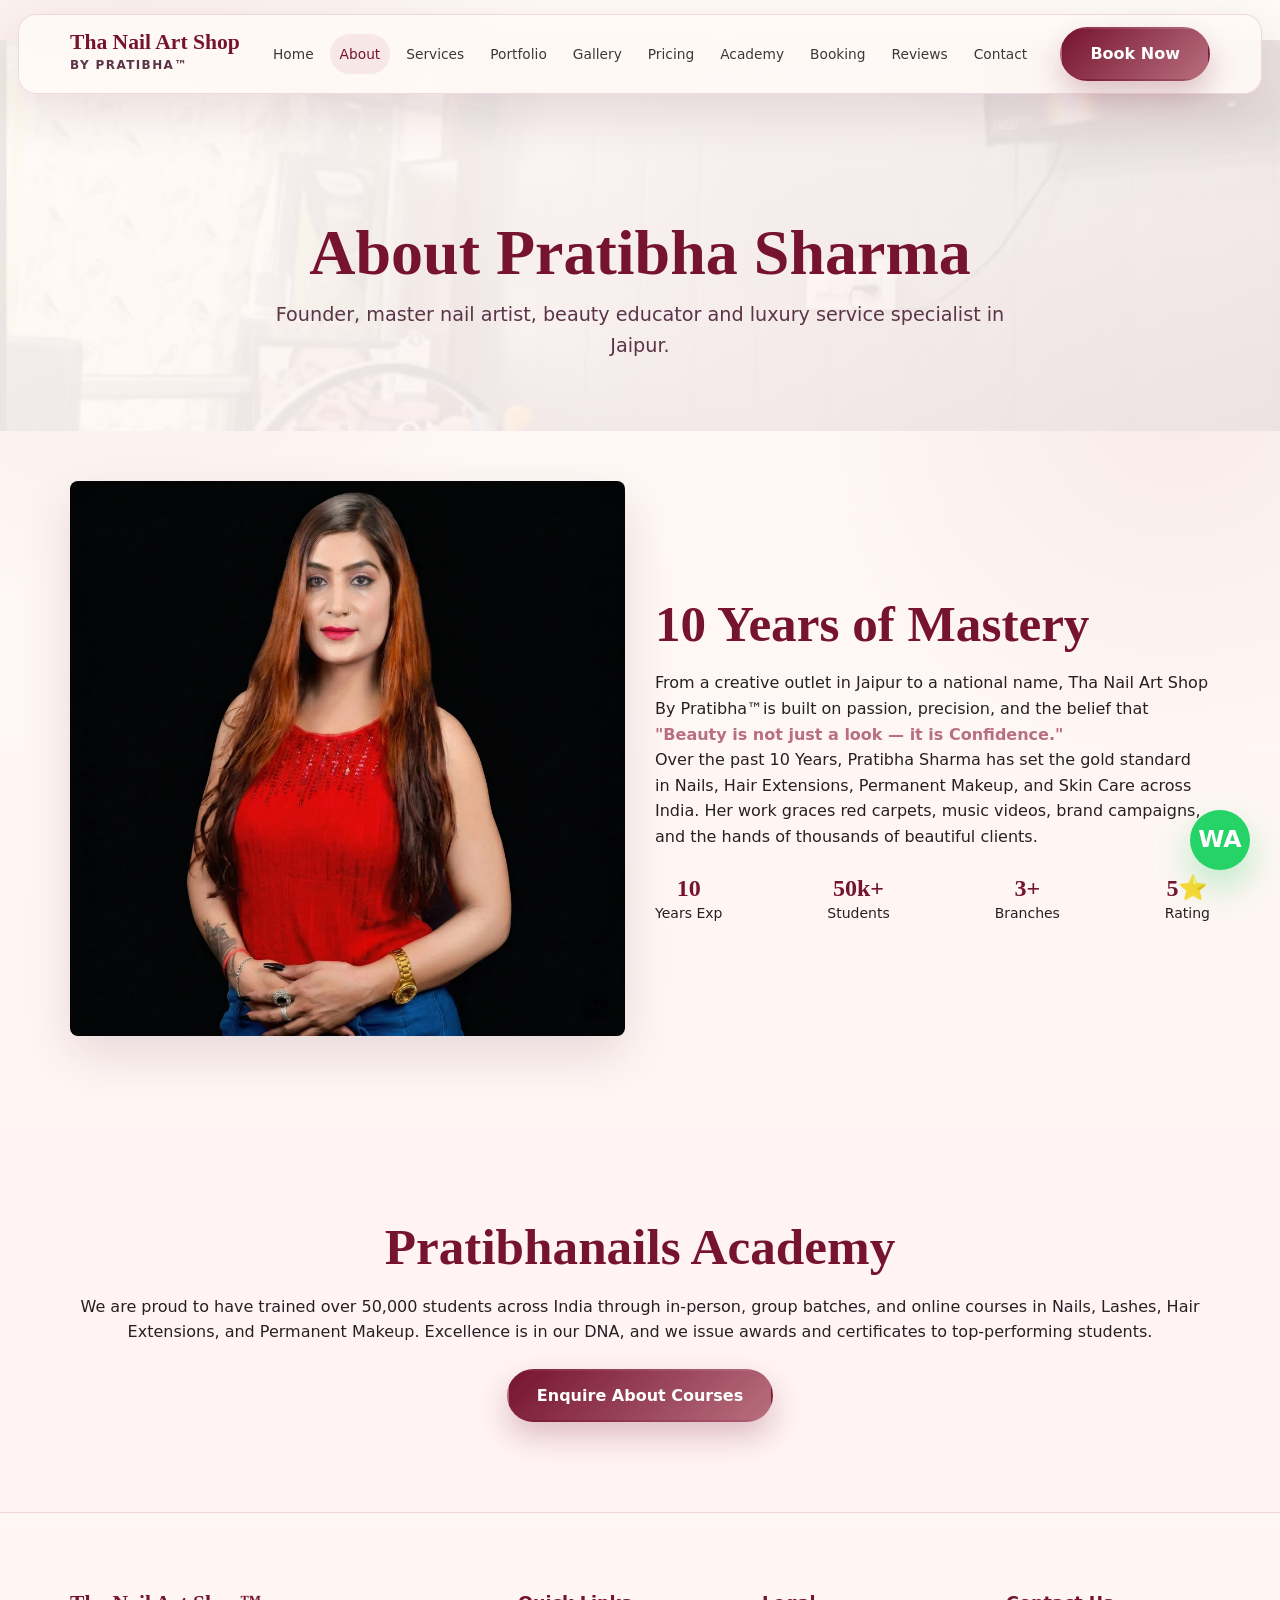
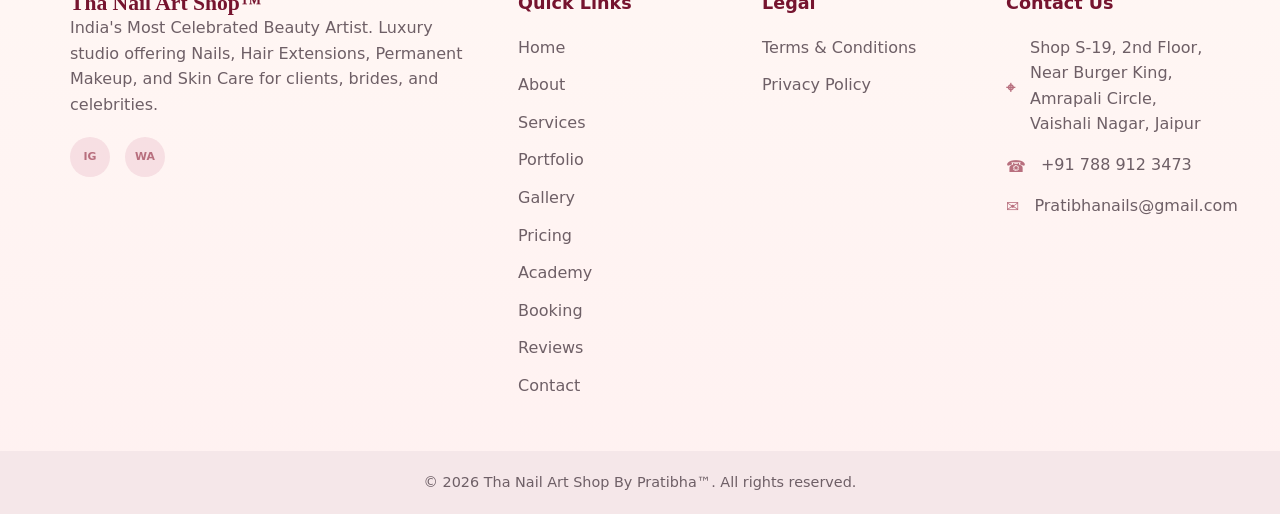
==== commit 410dc98b: "Push Lighthouse performance polish" ====
--- a/about.html
+++ b/about.html
@@ -28,33 +28,8 @@
     <meta name="geo.position" content="26.9112389;75.7394810">
     <meta name="ICBM" content="26.9112389, 75.7394810">
     <link rel="icon" type="image/webp" href="images/about/about_Pratibha_Sharma.webp">
-    <link rel="preconnect" href="https://fonts.googleapis.com">
-    <link rel="preconnect" href="https://fonts.gstatic.com" crossorigin>
-    <link rel="dns-prefetch" href="https://cdnjs.cloudflare.com">
-    <link rel="preload" href="https://fonts.googleapis.com/css2?family=DM+Sans:opsz,wght@9..40,400;9..40,500;9..40,700&family=Playfair+Display:ital,wght@0,400;0,600;0,700;1,400&display=swap" as="style" onload="this.onload=null;this.rel='stylesheet'">
-    <noscript><link rel="stylesheet" href="https://fonts.googleapis.com/css2?family=DM+Sans:opsz,wght@9..40,400;9..40,500;9..40,700&family=Playfair+Display:ital,wght@0,400;0,600;0,700;1,400&display=swap"></noscript>
-    <link rel="preload" href="https://cdnjs.cloudflare.com/ajax/libs/font-awesome/6.4.0/css/all.min.css" as="style" onload="this.onload=null;this.rel='stylesheet'">
-    <noscript><link rel="stylesheet" href="https://cdnjs.cloudflare.com/ajax/libs/font-awesome/6.4.0/css/all.min.css"></noscript>
-    <link rel="preload" href="css/style.css" as="style">
-    <link rel="stylesheet" href="css/style.css">
-    <script>
-      window.dataLayer = window.dataLayer || [];
-      function gtag(){dataLayer.push(arguments);}
-      function loadAnalytics(){
-        if (window.__analyticsLoaded) return;
-        window.__analyticsLoaded = true;
-        const s = document.createElement('script');
-        s.src = 'https://www.googletagmanager.com/gtag/js?id=G-4FRKKSPNCN';
-        s.async = true;
-        document.head.appendChild(s);
-        gtag('js', new Date());
-        gtag('config', 'G-4FRKKSPNCN');
-      }
-      window.addEventListener('load', () => {
-        if ('requestIdleCallback' in window) requestIdleCallback(loadAnalytics, { timeout: 3500 });
-        else setTimeout(loadAnalytics, 1800);
-      }, { once: true });
-    </script>
+    <link rel="preload" href="css/style.min.css" as="style">
+    <link rel="stylesheet" href="css/style.min.css">
     <script type="application/ld+json">{
   "@context": "https://schema.org",
   "@graph": [
--- a/css/style.min.css
+++ b/css/style.min.css
@@ -0,0 +1 @@
+:root{--primary:#b76e79;--secondary:#f4e1e1;--bg-light:#fdfbf7;--bg-soft:#fbf5f5;--burgundy:#800020;--mauve:#6a4b59;--text-main:#333333;--text-muted:#666666;--white:#ffffff;--border:#e8dbdb;--font-heading:Georgia,'Times New Roman',serif;--font-body:system-ui,-apple-system,BlinkMacSystemFont,'Segoe UI',sans-serif;--transition:all 0.3s cubic-bezier(0.25,0.8,0.25,1);--shadow-sm:0 4px 6px rgba(0,0,0,0.05);--shadow-md:0 10px 20px rgba(0,0,0,0.08)}*{margin:0;padding:0;box-sizing:border-box}body{font-family:var(--font-body);color:var(--text-main);background-color:var(--bg-light);line-height:1.6;overflow-x:hidden}h1,h2,h3,h4,h5,h6{font-family:var(--font-heading);color:var(--burgundy);line-height:1.2}a{text-decoration:none;color:var(--primary);transition:var(--transition)}ul{list-style:none}img{max-width:100%;height:auto;display:block}.container{width:100%;max-width:1200px;margin:0 auto;padding:0 20px}.text-center{text-align:center}.text-white{color:var(--white) !important}.text-primary{color:var(--primary) !important}.text-burgundy{color:var(--burgundy) !important}.text-rose{color:var(--primary) !important}.text-muted{color:var(--text-muted)}.text-inherit{color:inherit}.font-playfair{font-family:var(--font-heading)}.font-bold{font-weight:700}.text-xl{font-size:1.5rem}.text-lg{font-size:1.25rem}.text-sm{font-size:0.875rem}.bg-soft{background-color:var(--bg-soft)}.bg-light{background-color:var(--bg-light)}.bg-primary{background-color:var(--primary)}.bg-burgundy{background-color:var(--burgundy)}.bg-dark{background-color:var(--text-main);color:var(--white)}.bg-white{background-color:var(--white)}.border{border:1px solid var(--border)}.border-bottom{border-bottom:1px solid var(--border)}.border-left-burgundy{border-left:4px solid var(--burgundy)}.mt-1{margin-top:0.5rem}.mt-2{margin-top:1rem}.mt-3{margin-top:1.5rem}.mt-4{margin-top:2rem}.mt-5{margin-top:3rem}.mb-1{margin-bottom:0.5rem}.mb-2{margin-bottom:1rem}.mb-3{margin-bottom:1.5rem}.mb-4{margin-bottom:2rem}.mx-auto{margin-left:auto;margin-right:auto}.p-2{padding:0.75rem}.p-3{padding:1rem}.p-4{padding:1.5rem}.p-5{padding:2rem}.pb-2{padding-bottom:0.5rem}.pl-4{padding-left:1.5rem}.rounded{border-radius:8px}.rounded-circle{border-radius:50%}.shadow-sm{box-shadow:var(--shadow-sm)}.shadow{box-shadow:var(--shadow-md)}.w-100{width:100%}.h-100{height:100%}.d-block{display:block}.d-inline-block{display:inline-block}.d-flex{display:flex}.d-none{display:none}.overflow-hidden{overflow:hidden}.flex-row{display:flex;flex-wrap:wrap;gap:30px;align-items:center;justify-content:space-between}.col-half{flex:1;min-width:300px}.align-start{align-items:flex-start}.max-w-md{max-width:600px;margin:0 auto}.max-w-lg{max-width:800px;margin:0 auto}.btn{display:inline-block;padding:12px 28px;border-radius:50px;font-weight:500;cursor:pointer;text-align:center;border:2px solid transparent;transition:var(--transition);font-size:1rem;font-family:var(--font-body)}.btn-small{padding:8px 16px;font-size:0.875rem}.btn-large{padding:15px 35px;font-size:1.1rem}.btn-primary{background-color:var(--burgundy);color:var(--white);box-shadow:0 4px 15px rgba(128,0,32,0.3)}.btn-primary:hover{background-color:var(--primary);color:var(--white);transform:translateY(-2px);box-shadow:0 6px 20px rgba(183,110,121,0.4)}.btn-outline{background-color:var(--primary);color:var(--white);border-color:var(--primary)}.btn-outline:hover{background-color:transparent;color:var(--primary);transform:translateY(-2px)}.btn-outline-light{background-color:transparent;color:var(--white);border-color:var(--white)}.btn-outline-light:hover{background-color:var(--white);color:var(--burgundy)}.link-btn{display:inline-flex;align-items:center;gap:8px;color:var(--primary);font-weight:600;position:relative}.link-btn::after{content:'';position:absolute;bottom:-2px;left:0;width:0;height:1px;background-color:var(--primary);transition:var(--transition)}.link-btn:hover::after{width:100%}.section-title{font-size:2.5rem;margin-bottom:1rem}.page-title{font-size:3.5rem;margin-bottom:0.5rem}.page-subtitle{font-size:1.2rem;color:var(--text-muted)}.section{padding:80px 0}.section-header{margin-bottom:3rem}.navbar{background:rgba(253,251,247,0.95);backdrop-filter:blur(10px);position:fixed;top:0;left:0;right:0;z-index:1000;box-shadow:0 2px 10px rgba(0,0,0,0.03);transition:var(--transition);padding:15px 0}.nav-container{display:flex;justify-content:space-between;align-items:center}.logo{display:flex;flex-direction:column}.logo-title{font-family:var(--font-heading);font-size:1.5rem;font-weight:700;color:var(--burgundy);line-height:1;letter-spacing:1px}.logo-subtitle{font-size:0.75rem;color:var(--text-main);font-weight:700;letter-spacing:2px;margin-top:2px;text-transform:uppercase}.nav-links{display:flex;gap:12px;flex-wrap:wrap;justify-content:center}.nav-links a{color:var(--text-main);font-weight:500;font-size:0.9rem;position:relative}.nav-links a::after{content:'';position:absolute;bottom:-4px;left:0;width:0;height:2px;background-color:var(--primary);transition:var(--transition)}.nav-links a:hover::after,.nav-links a.active::after{width:100%}.nav-links a:hover,.nav-links a.active{color:var(--primary)}.nav-actions{display:flex;align-items:center;gap:15px}.mobile-menu-toggle{display:none;background:none;border:none;cursor:pointer;width:30px;height:20px;position:relative;z-index:1001}.mobile-menu-toggle span{display:block;width:100%;height:2px;background-color:var(--burgundy);margin-bottom:6px;transition:var(--transition)}.footer{background-color:var(--bg-soft);padding:80px 0 0 0;border-top:1px solid var(--border)}.footer-container{display:flex;flex-wrap:wrap;gap:40px;margin-bottom:40px}.footer-col{flex:1;min-width:200px}.footer-col.brand-col{flex:2;min-width:300px}.footer-col h4{font-family:var(--font-body);font-size:1.1rem;color:var(--burgundy);margin-bottom:20px;font-weight:700}.footer-links li{margin-bottom:12px}.footer-links a{color:var(--text-muted)}.footer-links a:hover{color:var(--primary);padding-left:5px}.contact-info li{display:flex;gap:15px;margin-bottom:15px;color:var(--text-muted)}.contact-info i{color:var(--primary);margin-top:4px}.social-links{display:flex;gap:15px;margin-top:20px}.social-links a{display:flex;align-items:center;justify-content:center;width:40px;height:40px;background-color:var(--secondary);color:var(--primary);border-radius:50%}.social-links a:hover{background-color:var(--primary);color:var(--white);transform:translateY(-3px)}.footer-bottom{background-color:#f5ecec;padding:20px 0;text-align:center;color:var(--text-muted);font-size:0.9rem}.floating-whatsapp{position:fixed;bottom:30px;right:30px;background-color:#25d366;color:white;width:60px;height:60px;border-radius:50%;display:flex;align-items:center;justify-content:center;font-size:35px;box-shadow:0 4px 15px rgba(37,211,102,0.4);z-index:999;animation:bounce-subtle 2s infinite}.floating-whatsapp:hover{color:white;transform:scale(1.1) translateY(-5px);animation:none}@keyframes bounce-subtle{0%,100%{transform:translateY(0)}50%{transform:translateY(-8px)}}main{padding-top:75px}.hero{min-height:90vh;display:flex;align-items:center;justify-content:center;background:url('../images/studio/Studio-image.webp') center/cover no-repeat;position:relative;margin-top:-75px;padding:135px 0 60px}.hero-overlay{position:absolute;top:0;left:0;right:0;bottom:0;background:linear-gradient(to bottom,rgba(0,0,0,0.5),rgba(0,0,0,0.8))}.hero-content{position:relative;z-index:1;max-width:800px}.badge{display:inline-block;padding:6px 16px;background-color:var(--burgundy);color:var(--white);border-radius:50px;font-size:0.85rem;font-weight:600;text-transform:uppercase;margin-bottom:20px;border:1px solid rgba(255,255,255,0.2)}.hero-title{font-size:4.5rem;margin-bottom:20px;color:var(--white);text-shadow:2px 2px 10px rgba(0,0,0,0.5)}.hero-subtitle{font-size:1.5rem;color:rgba(255,255,255,0.95);margin-bottom:40px;font-weight:500;text-shadow:1px 1px 8px rgba(0,0,0,0.5)}.hero-actions{display:flex;gap:20px;justify-content:center;flex-wrap:wrap}.stats-strip{background-color:var(--burgundy);color:var(--white);padding:50px 0}.stats-container{display:flex;justify-content:space-around;text-align:center;flex-wrap:wrap;gap:30px}.stat-item h3,.stat-item .stat-number{color:var(--white);font-family:var(--font-heading);font-size:3rem;line-height:1.2;margin-bottom:5px;display:inline-block;font-variant-numeric:tabular-nums;font-weight:700}.stat-item span{font-size:2rem;font-family:var(--font-heading);color:var(--primary)}.stat-item p{font-size:1.1rem;opacity:0.9;text-transform:uppercase;letter-spacing:1px}.page-header{background:var(--secondary) url('../images/studio/Studio-image.webp') center/cover;position:relative;padding:100px 0;text-align:center}.page-header::before{content:'';position:absolute;top:0;left:0;right:0;bottom:0;background:rgba(253,251,247,0.9)}.page-header .container{position:relative;z-index:1}.grid{display:grid;gap:30px}.gallery-grid{grid-template-columns:repeat(auto-fill,minmax(300px,1fr))}.services-grid{grid-template-columns:repeat(auto-fill,minmax(250px,1fr))}.pricing-cards{grid-template-columns:repeat(auto-fit,minmax(300px,1fr))}.detailed-services{grid-template-columns:repeat(auto-fill,minmax(320px,1fr))}.gallery-item{position:relative;border-radius:12px;overflow:hidden;box-shadow:var(--shadow-sm);aspect-ratio:4/5}.gallery-item img,.masonry-item img{width:100%;height:100%;object-fit:cover;aspect-ratio:3/4;border-radius:8px;display:block}.gallery-overlay{position:absolute;inset:0;background:linear-gradient(to top,rgba(128,0,32,0.8),transparent);display:flex;align-items:flex-end;justify-content:center;padding:30px;opacity:0;transition:opacity 0.3s ease}.gallery-item:hover .gallery-overlay{opacity:1}.gallery-item:hover img{transform:scale(1.05)}.gallery-overlay span{color:white;font-family:var(--font-heading);font-size:1.5rem;text-align:center}.masonry-grid{column-count:3;column-gap:20px}.masonry-item{break-inside:avoid;margin-bottom:20px;position:relative;border-radius:8px;overflow:hidden}.masonry-overlay{position:absolute;bottom:0;left:0;right:0;padding:30px 20px 20px;background:linear-gradient(transparent,rgba(0,0,0,0.8));color:white;transform:translateY(100%);transition:transform 0.3s ease}.masonry-item:hover .masonry-overlay{transform:translateY(0)}.masonry-item:hover img{transform:scale(1.03)}.masonry-overlay h4{color:white;margin-bottom:5px;font-size:1.2rem}.filter-group{display:flex;flex-wrap:wrap;justify-content:center;gap:10px}.filter-btn{padding:8px 20px;border-radius:50px;border:1px solid var(--border);background:var(--white);font-family:var(--font-body);color:var(--text-main);cursor:pointer;transition:var(--transition)}.filter-btn.active,.filter-btn:hover{background:var(--primary);color:white;border-color:var(--primary)}.service-card{background:var(--white);padding:40px 30px;border-radius:12px;text-align:center;box-shadow:var(--shadow-sm);border:1px solid transparent;transition:var(--transition)}.service-icon{width:70px;height:70px;margin:0 auto 20px;background-color:var(--secondary);color:var(--primary);border-radius:50%;display:flex;align-items:center;justify-content:center;font-size:24px;transition:var(--transition)}.service-card:hover{border-color:var(--primary);transform:translateY(-5px);box-shadow:var(--shadow-md)}.service-card:hover .service-icon{background-color:var(--primary);color:var(--white)}.service-card h3{margin-bottom:15px;font-size:1.5rem}.service-card p{color:var(--text-muted);margin-bottom:20px}.service-card-detailed{background:var(--white);border-radius:12px;padding:30px;box-shadow:var(--shadow-sm);border-left:4px solid var(--primary);transition:var(--transition)}.service-card-detailed:hover{transform:translateY(-3px);box-shadow:var(--shadow-md)}.service-card-detailed h3{font-size:1.5rem;margin-bottom:15px;display:flex;align-items:center;gap:10px}.service-card-detailed p{color:var(--text-muted);margin-bottom:25px}.pricing-card{background:var(--white);border-radius:16px;padding:40px;text-align:center;box-shadow:var(--shadow-sm);position:relative;border:1px solid var(--border);transition:var(--transition)}.pricing-card.popular{transform:scale(1.05);border-color:var(--primary);box-shadow:0 15px 30px rgba(183,110,121,0.15);z-index:2}.pricing-badge{position:absolute;top:-15px;left:50%;transform:translateX(-50%);background:var(--primary);color:white;padding:5px 15px;border-radius:20px;font-size:0.8rem;font-weight:700;letter-spacing:1px}.price-val{font-family:var(--font-heading);font-size:2.5rem;color:var(--primary);margin:20px 0}.price-val span{font-size:1rem;color:var(--text-muted);font-family:var(--font-body)}.pricing-features{margin-bottom:30px;text-align:left}.pricing-features li{margin-bottom:15px;color:var(--text-main);display:flex;gap:10px}.pricing-table{width:100%;border-collapse:collapse}.pricing-table th,.pricing-table td{padding:15px 20px;text-align:left;border-bottom:1px solid var(--border)}.pricing-table th{background:var(--bg-soft);color:var(--burgundy);font-family:var(--font-heading);font-size:1.1rem}.badge-sm{padding:4px 10px;border-radius:4px;border:1px solid var(--border);background:var(--secondary);color:var(--burgundy);font-size:0.8rem;font-weight:600}.testimonial-large{font-family:var(--font-heading);font-style:italic;font-size:1.8rem;color:var(--text-main);line-height:1.5;border-left:4px solid var(--primary);padding-left:20px;margin:30px 0}.celebrity-container{display:flex;align-items:center;gap:50px;flex-wrap:wrap}.celebrity-text{flex:1;min-width:300px}.celebrity-image{flex:1;min-width:300px;border-radius:12px;overflow:hidden;box-shadow:var(--shadow-md)}.form-card{background:white;padding:40px}.form-control{width:100%;min-height:48px;padding:12px 14px;border:1px solid var(--border);border-radius:8px;background:var(--bg-soft);transition:border-color 0.3s;font-family:var(--font-body);font-size:1rem}textarea.form-control{min-height:110px;resize:vertical}.form-control:focus{outline:none;border-color:var(--primary);box-shadow:0 0 0 3px rgba(183,110,121,0.1)}.form-label{display:block;color:var(--burgundy);font-size:0.95rem;font-weight:700;margin-bottom:8px}.form-grid{display:grid;grid-template-columns:repeat(2,minmax(0,1fr));gap:18px}.form-grid .full{grid-column:1 / -1}.booking-card{background:var(--white);border:1px solid var(--border);border-radius:12px;padding:28px;box-shadow:var(--shadow-sm)}.booking-steps{counter-reset:booking-step;display:grid;gap:16px;text-align:left}.booking-step{position:relative;padding-left:52px}.booking-step::before{counter-increment:booking-step;content:counter(booking-step);position:absolute;left:0;top:2px;width:34px;height:34px;border-radius:50%;background:var(--burgundy);color:var(--white);display:inline-flex;align-items:center;justify-content:center;font-weight:700}.seo-copy{font-size:1rem;color:var(--text-muted);max-width:900px;margin:0 auto}.intro-image{position:relative;border-radius:16px;overflow:hidden}.floating-badge{position:absolute;bottom:-20px;right:-20px;background:var(--white);color:var(--burgundy);width:120px;height:120px;border-radius:50%;display:flex;align-items:center;justify-content:center;font-family:var(--font-heading);font-weight:700;font-size:1.2rem;box-shadow:var(--shadow-md);border:8px solid var(--bg-light);text-align:center}.fade-in{opacity:0;transition:opacity 0.8s ease,transform 0.8s ease}.slide-up{transform:translateY(40px)}.slide-right{transform:translateX(-40px)}.slide-left{transform:translateX(40px)}.fade-in.appear{opacity:1;transform:translate(0,0)}.delay-1{transition-delay:0.2s}.delay-2{transition-delay:0.4s}.delay-3{transition-delay:0.6s}@media (max-width:991px){.hero-title{font-size:3.5rem}.masonry-grid{column-count:2}.pricing-card.popular{transform:none;box-shadow:var(--shadow-sm)}.nav-links{position:fixed;top:70px;left:-100%;width:100%;height:calc(100vh - 70px);background:rgba(253,251,247,0.98);backdrop-filter:blur(10px);flex-direction:column;align-items:center;justify-content:flex-start;padding-top:50px;transition:var(--transition);z-index:999}.nav-links.active{left:0}.mobile-menu-toggle{display:block}.d-none-mobile{display:none}.mobile-menu-toggle.active span:nth-child(1){transform:translateY(8px) rotate(45deg)}.mobile-menu-toggle.active span:nth-child(2){opacity:0}.mobile-menu-toggle.active span:nth-child(3){transform:translateY(-8px) rotate(-45deg)}}@media (max-width:768px){.hero{background:url('../images/studio/Studio-image.webp') center/cover no-repeat}.hero-title{font-size:2.5rem}.hero-subtitle{font-size:1.2rem}.hero-actions{flex-direction:column}.section-title{font-size:2rem}.page-title{font-size:2.2rem}.form-grid{grid-template-columns:1fr}}@media (max-width:480px){.masonry-grid{column-count:1}.floating-whatsapp{bottom:20px;right:20px;width:50px;height:50px;font-size:28px}}@media (max-width:991px){.gallery-item.is-center .gallery-overlay{opacity:1}.masonry-item.is-center .masonry-overlay{transform:translateY(0)}}.lightbox{position:fixed;top:0;left:0;right:0;bottom:0;background:rgba(0,0,0,0.9);z-index:2000;display:flex;align-items:center;justify-content:center;opacity:0;pointer-events:none;transition:opacity 0.3s ease;padding:20px;backdrop-filter:blur(5px)}.lightbox.active{opacity:1;pointer-events:auto}.lightbox img{max-width:90%;max-height:90vh;border-radius:8px;box-shadow:0 10px 30px rgba(0,0,0,0.5);transform:scale(0.9);transition:transform 0.3s cubic-bezier(0.25,0.8,0.25,1);object-fit:contain}.lightbox.active img{transform:scale(1)}.lightbox-close{position:absolute;top:20px;left:24px;width:52px;height:52px;border:1px solid rgba(255,255,255,0.28);border-radius:50%;background:rgba(255,255,255,0.14);font-size:22px;color:white;cursor:pointer;text-shadow:0 2px 5px rgba(0,0,0,0.5);z-index:2001;transition:transform 0.2s}.lightbox-close:hover{transform:scale(1.1)}.lightbox-nav{position:absolute;top:50%;z-index:2001;width:54px;height:54px;border:1px solid rgba(255,255,255,0.28);border-radius:50%;background:rgba(255,255,255,0.14);color:var(--white);display:inline-flex;align-items:center;justify-content:center;cursor:pointer;transform:translateY(-50%);backdrop-filter:blur(12px);transition:background 0.2s ease,transform 0.2s ease}.lightbox-nav:hover{background:rgba(255,255,255,0.24);transform:translateY(-50%) scale(1.05)}.lightbox-nav[hidden]{display:none !important}.lightbox-prev{left:clamp(14px,4vw,42px)}.lightbox-next{right:clamp(14px,4vw,42px)}img:not(.no-lightbox),video:not(.no-lightbox){cursor:zoom-in}img[alt="Celebrity styled nails"]{cursor:default !important}.gallery-item,.masonry-item,.insta-item,.intro-image,.celebrity-image{aspect-ratio:1 / 1 !important;border-radius:24px !important;overflow:hidden !important}.gallery-item img,.masonry-item img,.insta-item img,.intro-image img,.celebrity-image img{height:100% !important;width:100% !important;object-fit:cover !important}.instagram-grid{grid-template-columns:repeat(auto-fill,minmax(130px,1fr)) !important;gap:15px !important}.nav-links{display:flex;gap:12px;flex-wrap:wrap;justify-content:center}.nav-links a{color:var(--text-main);font-weight:500;font-size:0.9rem;position:relative}.nav-links a::after{content:'';position:absolute;bottom:-4px;left:0;width:0;height:2px;background-color:var(--primary);transition:var(--transition)}.nav-links a:hover::after,.nav-links a.active::after{width:100%}.nav-links a:hover,.nav-links a.active{color:var(--primary)}.nav-actions{display:flex;align-items:center;gap:15px}.mobile-menu-toggle{display:none;background:none;border:none;cursor:pointer;width:30px;height:20px;position:relative;z-index:1001}.mobile-menu-toggle span{display:block;width:100%;height:2px;background-color:var(--burgundy);margin-bottom:6px;transition:var(--transition)}.footer{background-color:var(--bg-soft);padding:80px 0 0 0;border-top:1px solid var(--border)}.footer-container{display:flex;flex-wrap:wrap;gap:40px;margin-bottom:40px}.footer-col{flex:1;min-width:200px}.footer-col.brand-col{flex:2;min-width:300px}.footer-col h4{font-family:var(--font-body);font-size:1.1rem;color:var(--burgundy);margin-bottom:20px;font-weight:700}.footer-links li{margin-bottom:12px}.footer-links a{color:var(--text-muted)}.footer-links a:hover{color:var(--primary);padding-left:5px}.contact-info li{display:flex;gap:15px;margin-bottom:15px;color:var(--text-muted)}.contact-info i{color:var(--primary);margin-top:4px}.social-links{display:flex;gap:15px;margin-top:20px}.social-links a{display:flex;align-items:center;justify-content:center;width:40px;height:40px;background-color:var(--secondary);color:var(--primary);border-radius:50%}.social-links a:hover{background-color:var(--primary);color:var(--white);transform:translateY(-3px)}.footer-bottom{background-color:#f5ecec;padding:20px 0;text-align:center;color:var(--text-muted);font-size:0.9rem}.floating-whatsapp{position:fixed;bottom:30px;right:30px;background-color:#25d366;color:white;width:60px;height:60px;border-radius:50%;display:flex;align-items:center;justify-content:center;font-size:35px;box-shadow:0 4px 15px rgba(37,211,102,0.4);z-index:999;animation:bounce-subtle 2s infinite}.floating-whatsapp:hover{color:white;transform:scale(1.1) translateY(-5px);animation:none}@keyframes bounce-subtle{0%,100%{transform:translateY(0)}50%{transform:translateY(-8px)}}main{padding-top:75px}.hero{min-height:90vh;display:flex;align-items:center;justify-content:center;background:url('../images/studio/Studio-image.webp') center/cover no-repeat;position:relative;margin-top:-75px;padding:135px 0 60px}.hero-overlay{position:absolute;top:0;left:0;right:0;bottom:0;background:linear-gradient(to bottom,rgba(0,0,0,0.5),rgba(0,0,0,0.8))}.hero-content{position:relative;z-index:1;max-width:800px}.badge{display:inline-block;padding:6px 16px;background-color:var(--burgundy);color:var(--white);border-radius:50px;font-size:0.85rem;font-weight:600;text-transform:uppercase;margin-bottom:20px;border:1px solid rgba(255,255,255,0.2)}.hero-title{font-size:4.5rem;margin-bottom:20px;color:var(--white);text-shadow:2px 2px 10px rgba(0,0,0,0.5)}.hero-subtitle{font-size:1.5rem;color:rgba(255,255,255,0.95);margin-bottom:40px;font-weight:500;text-shadow:1px 1px 8px rgba(0,0,0,0.5)}.hero-actions{display:flex;gap:20px;justify-content:center;flex-wrap:wrap}.stats-strip{background-color:var(--burgundy);color:var(--white);padding:50px 0}.stats-container{display:flex;justify-content:space-around;text-align:center;flex-wrap:wrap;gap:30px}.stat-item h3,.stat-item .stat-number{color:var(--white);font-family:var(--font-heading);font-size:3rem;line-height:1.2;margin-bottom:5px;display:inline-block;font-variant-numeric:tabular-nums;font-weight:700}.stat-item span{font-size:2rem;font-family:var(--font-heading);color:var(--primary)}.stat-item p{font-size:1.1rem;opacity:0.9;text-transform:uppercase;letter-spacing:1px}.page-header{background:var(--secondary) url('../images/studio/Studio-image.webp') center/cover;position:relative;padding:100px 0;text-align:center}.page-header::before{content:'';position:absolute;top:0;left:0;right:0;bottom:0;background:rgba(253,251,247,0.9)}.page-header .container{position:relative;z-index:1}.grid{display:grid;gap:30px}.gallery-grid{grid-template-columns:repeat(auto-fill,minmax(300px,1fr))}.services-grid{grid-template-columns:repeat(auto-fill,minmax(250px,1fr))}.pricing-cards{grid-template-columns:repeat(auto-fit,minmax(300px,1fr))}.detailed-services{grid-template-columns:repeat(auto-fill,minmax(320px,1fr))}.gallery-item{position:relative;border-radius:12px;overflow:hidden;box-shadow:var(--shadow-sm);aspect-ratio:4/5}.gallery-item img,.masonry-item img{width:100%;height:100%;object-fit:cover;aspect-ratio:3/4;border-radius:8px;display:block}.gallery-overlay{position:absolute;inset:0;background:linear-gradient(to top,rgba(128,0,32,0.8),transparent);display:flex;align-items:flex-end;justify-content:center;padding:30px;opacity:0;transition:opacity 0.3s ease}.gallery-item:hover .gallery-overlay{opacity:1}.gallery-item:hover img{transform:scale(1.05)}.gallery-overlay span{color:white;font-family:var(--font-heading);font-size:1.5rem;text-align:center}.masonry-grid{column-count:3;column-gap:20px}.masonry-item{break-inside:avoid;margin-bottom:20px;position:relative;border-radius:8px;overflow:hidden}.masonry-overlay{position:absolute;bottom:0;left:0;right:0;padding:30px 20px 20px;background:linear-gradient(transparent,rgba(0,0,0,0.8));color:white;transform:translateY(100%);transition:transform 0.3s ease}.masonry-item:hover .masonry-overlay{transform:translateY(0)}.masonry-item:hover img{transform:scale(1.03)}.masonry-overlay h4{color:white;margin-bottom:5px;font-size:1.2rem}.filter-group{display:flex;flex-wrap:wrap;justify-content:center;gap:10px}.filter-btn{padding:8px 20px;border-radius:50px;border:1px solid var(--border);background:var(--white);font-family:var(--font-body);color:var(--text-main);cursor:pointer;transition:var(--transition)}.filter-btn.active,.filter-btn:hover{background:var(--primary);color:white;border-color:var(--primary)}.service-card{background:var(--white);padding:40px 30px;border-radius:12px;text-align:center;box-shadow:var(--shadow-sm);border:1px solid transparent;transition:var(--transition)}.service-icon{width:70px;height:70px;margin:0 auto 20px;background-color:var(--secondary);color:var(--primary);border-radius:50%;display:flex;align-items:center;justify-content:center;font-size:24px;transition:var(--transition)}.service-card:hover{border-color:var(--primary);transform:translateY(-5px);box-shadow:var(--shadow-md)}.service-card:hover .service-icon{background-color:var(--primary);color:var(--white)}.service-card h3{margin-bottom:15px;font-size:1.5rem}.service-card p{color:var(--text-muted);margin-bottom:20px}.service-card-detailed{background:var(--white);border-radius:12px;padding:30px;box-shadow:var(--shadow-sm);border-left:4px solid var(--primary);transition:var(--transition)}.service-card-detailed:hover{transform:translateY(-3px);box-shadow:var(--shadow-md)}.service-card-detailed h3{font-size:1.5rem;margin-bottom:15px;display:flex;align-items:center;gap:10px}.service-card-detailed p{color:var(--text-muted);margin-bottom:25px}.pricing-card{background:var(--white);border-radius:16px;padding:40px;text-align:center;box-shadow:var(--shadow-sm);position:relative;border:1px solid var(--border);transition:var(--transition)}.pricing-card.popular{transform:scale(1.05);border-color:var(--primary);box-shadow:0 15px 30px rgba(183,110,121,0.15);z-index:2}.pricing-badge{position:absolute;top:-15px;left:50%;transform:translateX(-50%);background:var(--primary);color:white;padding:5px 15px;border-radius:20px;font-size:0.8rem;font-weight:700;letter-spacing:1px}.price-val{font-family:var(--font-heading);font-size:2.5rem;color:var(--primary);margin:20px 0}.price-val span{font-size:1rem;color:var(--text-muted);font-family:var(--font-body)}.pricing-features{margin-bottom:30px;text-align:left}.pricing-features li{margin-bottom:15px;color:var(--text-main);display:flex;gap:10px}.pricing-table{width:100%;border-collapse:collapse}.pricing-table th,.pricing-table td{padding:15px 20px;text-align:left;border-bottom:1px solid var(--border)}.pricing-table th{background:var(--bg-soft);color:var(--burgundy);font-family:var(--font-heading);font-size:1.1rem}.badge-sm{padding:4px 10px;border-radius:4px;border:1px solid var(--border);background:var(--secondary);color:var(--burgundy);font-size:0.8rem;font-weight:600}.testimonial-large{font-family:var(--font-heading);font-style:italic;font-size:1.8rem;color:var(--text-main);line-height:1.5;border-left:4px solid var(--primary);padding-left:20px;margin:30px 0}.celebrity-container{display:flex;align-items:center;gap:50px;flex-wrap:wrap}.celebrity-text{flex:1;min-width:300px}.celebrity-image{flex:1;min-width:300px;border-radius:12px;overflow:hidden;box-shadow:var(--shadow-md)}.form-card{background:white;padding:40px}.form-control{border:1px solid var(--border);background:var(--bg-soft);transition:border-color 0.3s;font-family:var(--font-body)}.form-control:focus{outline:none;border-color:var(--primary);box-shadow:0 0 0 3px rgba(183,110,121,0.1)}.form-label{color:var(--burgundy);font-size:0.95rem}.intro-image{position:relative;border-radius:16px;overflow:hidden}.floating-badge{position:absolute;bottom:-20px;right:-20px;background:var(--white);color:var(--burgundy);width:120px;height:120px;border-radius:50%;display:flex;align-items:center;justify-content:center;font-family:var(--font-heading);font-weight:700;font-size:1.2rem;box-shadow:var(--shadow-md);border:8px solid var(--bg-light);text-align:center}.fade-in{opacity:0;transition:opacity 0.8s ease,transform 0.8s ease}.slide-up{transform:translateY(40px)}.slide-right{transform:translateX(-40px)}.slide-left{transform:translateX(40px)}.fade-in.appear{opacity:1;transform:translate(0,0)}.delay-1{transition-delay:0.2s}.delay-2{transition-delay:0.4s}.delay-3{transition-delay:0.6s}@media (max-width:991px){.hero-title{font-size:3.5rem}.masonry-grid{column-count:2}.pricing-card.popular{transform:none;box-shadow:var(--shadow-sm)}.nav-links{position:fixed;top:70px;left:-100%;width:100%;height:calc(100vh - 70px);background:rgba(253,251,247,0.98);backdrop-filter:blur(10px);flex-direction:column;align-items:center;justify-content:flex-start;padding-top:50px;transition:var(--transition);z-index:999}.nav-links.active{left:0}.mobile-menu-toggle{display:block}.d-none-mobile{display:none}.mobile-menu-toggle.active span:nth-child(1){transform:translateY(8px) rotate(45deg)}.mobile-menu-toggle.active span:nth-child(2){opacity:0}.mobile-menu-toggle.active span:nth-child(3){transform:translateY(-8px) rotate(-45deg)}}@media (max-width:768px){.hero{background:url('../images/studio/Studio-image.webp') center/cover no-repeat}.hero-title{font-size:2.5rem}.hero-subtitle{font-size:1.2rem}.hero-actions{flex-direction:column}.section-title{font-size:2rem}.page-title{font-size:2.2rem}}@media (max-width:480px){.masonry-grid{column-count:1}.floating-whatsapp{bottom:20px;right:20px;width:50px;height:50px;font-size:28px}}@media (max-width:991px){.gallery-item.is-center .gallery-overlay{opacity:1}.masonry-item.is-center .masonry-overlay{transform:translateY(0)}}.lightbox{position:fixed;top:0;left:0;right:0;bottom:0;background:rgba(0,0,0,0.9);z-index:2000;display:flex;align-items:center;justify-content:center;opacity:0;pointer-events:none;transition:opacity 0.3s ease;padding:20px;backdrop-filter:blur(5px)}.lightbox.active{opacity:1;pointer-events:auto}.lightbox img{max-width:90%;max-height:90vh;border-radius:8px;box-shadow:0 10px 30px rgba(0,0,0,0.5);transform:scale(0.9);transition:transform 0.3s cubic-bezier(0.25,0.8,0.25,1);object-fit:contain}.lightbox.active img{transform:scale(1)}.lightbox-close{position:absolute;top:20px;left:24px;width:52px;height:52px;border:1px solid rgba(255,255,255,0.28);border-radius:50%;background:rgba(255,255,255,0.14);font-size:22px;color:white;cursor:pointer;text-shadow:0 2px 5px rgba(0,0,0,0.5);z-index:2001;transition:transform 0.2s}.lightbox-close:hover{transform:scale(1.1)}.lightbox-nav{position:absolute;top:50%;z-index:2001;width:54px;height:54px;border:1px solid rgba(255,255,255,0.28);border-radius:50%;background:rgba(255,255,255,0.14);color:var(--white);display:inline-flex;align-items:center;justify-content:center;cursor:pointer;transform:translateY(-50%);backdrop-filter:blur(12px);transition:background 0.2s ease,transform 0.2s ease}.lightbox-nav:hover{background:rgba(255,255,255,0.24);transform:translateY(-50%) scale(1.05)}.lightbox-nav[hidden]{display:none !important}.lightbox-prev{left:clamp(14px,4vw,42px)}.lightbox-next{right:clamp(14px,4vw,42px)}img:not(.no-lightbox),video:not(.no-lightbox){cursor:zoom-in}img[alt="Celebrity styled nails"]{cursor:default !important}.gallery-item,.masonry-item,.insta-item,.intro-image,.celebrity-image{aspect-ratio:1 / 1 !important;border-radius:24px !important;overflow:hidden !important}.gallery-item img,.masonry-item img,.insta-item img,.intro-image img,.celebrity-image img{height:100% !important;width:100% !important;object-fit:cover !important}.instagram-grid{grid-template-columns:repeat(auto-fill,minmax(130px,1fr)) !important;gap:15px !important}.service-card{background:linear-gradient(135deg,#fffafa,#f4e6e8);border-bottom:3px solid #800020}.service-card:hover{background:linear-gradient(135deg,#f4e6e8,#fffafa)}.lightbox-content-container{display:flex;align-items:center;justify-content:center;width:100%;height:100%}.lightbox-content-container img,.lightbox-content-container video{max-width:90%;max-height:90vh;border-radius:8px;box-shadow:0 10px 30px rgba(0,0,0,0.5);transform:scale(0.9);transition:transform 0.3s cubic-bezier(0.25,0.8,0.25,1);object-fit:contain;cursor:pointer}.academy-carousel-wrapper{position:relative;max-width:1200px;margin:40px auto 0;padding:0 70px}.academy-carousel-wrapper::before,.academy-carousel-wrapper::after{content:'';position:absolute;top:0;bottom:0;width:80px;z-index:1;pointer-events:none}.academy-carousel-wrapper::before{left:70px;background:linear-gradient(to right,var(--burgundy),transparent)}.academy-carousel-wrapper::after{right:70px;background:linear-gradient(to left,var(--burgundy),transparent)}.academy-carousel{display:flex;gap:25px;overflow-x:auto;scroll-behavior:smooth;scroll-snap-type:x mandatory;padding:30px 5px;scrollbar-width:none;-ms-overflow-style:none;align-items:stretch}.academy-carousel::-webkit-scrollbar{display:none}.academy-card{flex:0 0 calc(33.333% - 17px);min-width:290px;scroll-snap-align:center;background:rgba(255,255,255,0.05);border:1px solid rgba(255,255,255,0.1);padding:45px 30px;border-radius:24px;text-align:center;transition:all 0.4s cubic-bezier(0.175,0.885,0.32,1.275);backdrop-filter:blur(12px);display:flex;flex-direction:column;justify-content:center}.academy-card:hover{background:rgba(255,255,255,0.15);transform:translateY(-12px);border-color:var(--primary);box-shadow:0 20px 40px rgba(0,0,0,0.4)}.academy-card i{font-size:3.8rem;color:var(--primary);margin-bottom:25px;text-shadow:0 5px 15px rgba(0,0,0,0.2)}.academy-card h3{color:white;margin-bottom:15px;font-size:1.7rem}.academy-card p{color:rgba(255,255,255,0.8);font-size:1rem;line-height:1.6}.carousel-nav{background:var(--white);color:var(--burgundy);border:none;width:55px;height:55px;border-radius:50%;display:flex;align-items:center;justify-content:center;cursor:pointer;box-shadow:0 8px 25px rgba(0,0,0,0.3);transition:all 0.3s cubic-bezier(0.4,0,0.2,1);z-index:100;position:absolute;top:50%;transform:translateY(-50%);opacity:1 !important;visibility:visible !important;pointer-events:auto !important}.carousel-nav:hover{background:var(--primary);color:white;transform:translateY(-50%) scale(1.1)}.carousel-nav:active{transform:translateY(-50%) scale(0.95)}.carousel-nav.prev{left:5px}.carousel-nav.next{right:5px}@media (max-width:1100px){.academy-card{flex:0 0 calc(50% - 13px)}.carousel-nav.prev{left:0}.carousel-nav.next{right:0}}@media (max-width:768px){.academy-card{flex:0 0 85%;padding:30px 20px;min-width:unset}.academy-card i{font-size:2.5rem}.academy-card h3{font-size:1.3rem}.academy-card p{font-size:0.9rem}.academy-carousel-wrapper{padding:0 10px 60px 10px}.carousel-nav{top:auto;bottom:0;transform:none;width:45px;height:45px}.carousel-nav:hover{transform:scale(1.1)}.carousel-nav:active{transform:scale(0.9)}.carousel-nav.prev{left:calc(50% - 55px)}.carousel-nav.next{right:calc(50% - 55px)}.academy-carousel-wrapper::before,.academy-carousel-wrapper::after{display:none}}.fade-in,.academy-card,.service-card,.gallery-item{will-change:transform,opacity}.fade-in{transition:opacity 0.8s cubic-bezier(0.4,0,0.2,1),transform 0.8s cubic-bezier(0.4,0,0.2,1)}.btn-instagram{background:radial-gradient(circle at 30% 107%,#fdf497 0%,#fdf497 5%,#fd5949 45%,#d6249f 60%,#285AEB 90%);color:white !important;border:none;font-weight:700;box-shadow:0 10px 20px rgba(214,36,159,0.2)}.btn-instagram:hover{transform:translateY(-3px) scale(1.05);box-shadow:0 15px 30px rgba(214,36,159,0.4);color:white !important}.mr-2{margin-right:0.5rem}:root{--primary:#b86f7e;--secondary:#f7dfe3;--bg-light:#fffaf6;--bg-soft:#fff3f4;--burgundy:#76142f;--mauve:#5b3448;--text-main:#271f23;--text-muted:#6e5f66;--border:#ead3d8;--shadow-sm:0 10px 28px rgba(88,42,57,0.08);--shadow-md:0 20px 50px rgba(88,42,57,0.14)}html{scroll-behavior:smooth}body{background:radial-gradient(circle at 8% 8%,rgba(184,111,126,0.12),transparent 26rem),linear-gradient(180deg,#fffaf6 0%,#fff6f4 45%,#fffaf6 100%)}body::before{display:none}.container{max-width:1180px}.navbar{position:absolute;top:14px;left:18px;right:18px;border:1px solid rgba(234,211,216,0.82);border-radius:18px;background:rgba(255,250,246,0.88);box-shadow:0 18px 50px rgba(80,37,52,0.12);padding:12px 0}body.nav-fixed .navbar{position:fixed}.nav-container{gap:18px}.logo-title{font-size:1.35rem;letter-spacing:0}.logo-subtitle{letter-spacing:1.4px;color:var(--mauve)}.nav-links{gap:6px;align-items:center}.nav-links a{padding:9px 10px;border-radius:999px;font-size:0.86rem;color:#40363b}.nav-links a::after{display:none}.nav-links a:hover,.nav-links a.active{color:var(--burgundy);background:rgba(184,111,126,0.12)}.mobile-menu-toggle{flex:0 0 auto;align-items:center;justify-content:center;flex-direction:column;gap:5px;width:42px;height:42px;padding:0;border-radius:999px;border:1px solid rgba(118,20,47,0.12);background:rgba(255,255,255,0.72);box-shadow:0 8px 20px rgba(88,42,57,0.08)}.mobile-menu-toggle span{display:block;width:19px;height:2px;margin:0;border-radius:999px;background:var(--burgundy);transform-origin:center}.mobile-menu-toggle.active span:nth-child(1){transform:translateY(7px) rotate(45deg)}.mobile-menu-toggle.active span:nth-child(2){opacity:0}.mobile-menu-toggle.active span:nth-child(3){transform:translateY(-7px) rotate(-45deg)}.btn{border-radius:999px;font-weight:700;letter-spacing:0;box-shadow:none}.btn-primary{background:linear-gradient(135deg,#76142f,#b86f7e);border-color:transparent;box-shadow:0 14px 30px rgba(118,20,47,0.24)}.btn-primary:hover{background:linear-gradient(135deg,#5e1027,#a75c6c);transform:translateY(-2px)}.btn-outline{background:rgba(255,255,255,0.9);color:var(--burgundy);border-color:rgba(118,20,47,0.28)}.btn-outline:hover{background:var(--burgundy);color:var(--white);border-color:var(--burgundy)}main{padding-top:92px}.hero{min-height:92vh;margin-top:-92px;padding:170px 0 80px;background-position:center 35%}.hero-overlay{background:linear-gradient(90deg,rgba(20,10,14,0.78) 0%,rgba(20,10,14,0.42) 50%,rgba(20,10,14,0.62) 100%),linear-gradient(to bottom,rgba(0,0,0,0.1),rgba(0,0,0,0.82))}.hero-content{max-width:900px;margin:0 auto}.badge{background:rgba(255,255,255,0.14);border:1px solid rgba(255,255,255,0.28);backdrop-filter:blur(12px);color:#fff7f4;letter-spacing:0.08em}.hero-title{font-size:clamp(3rem,6vw,5.8rem);max-width:980px;margin-left:auto;margin-right:auto;text-shadow:0 18px 44px rgba(0,0,0,0.55)}.hero-subtitle{max-width:780px;margin-left:auto;margin-right:auto;font-size:clamp(1.05rem,2vw,1.38rem);line-height:1.65}.hero-actions .btn{min-width:190px}.hero-actions{position:relative;z-index:3;align-items:center;background:transparent !important;border:0 !important;box-shadow:none !important}.hero-actions .btn{display:inline-flex;align-items:center;justify-content:center;line-height:1.2;contain:paint}.hero-actions .btn-outline-light{background:rgba(255,255,255,0.08);border-color:rgba(255,255,255,0.72);box-shadow:inset 0 0 0 1px rgba(255,255,255,0.14)}.stats-strip{background:linear-gradient(135deg,#76142f,#4b1025);padding:34px 0}.stats-container{background:rgba(255,255,255,0.07);border:1px solid rgba(255,255,255,0.12);border-radius:22px;padding:24px;backdrop-filter:blur(10px)}.stat-item h3{font-size:clamp(2rem,4vw,3rem)}.stat-item p{font-size:0.86rem}.section{padding:90px 0}.section-header p,.seo-copy,.intro-text p,.service-card p,.service-card-detailed p{line-height:1.75}.section-title{font-size:clamp(2rem,4vw,3.2rem);letter-spacing:0}.page-header{min-height:330px;display:flex;align-items:center;padding:125px 0 70px}.page-header::before{background:linear-gradient(135deg,rgba(255,250,246,0.92),rgba(255,243,244,0.86))}.page-title{font-size:clamp(2.4rem,5vw,4.2rem)}.intro-container{display:grid;grid-template-columns:minmax(280px,0.9fr) minmax(320px,1.1fr);gap:60px;align-items:center}.intro-text{background:rgba(255,255,255,0.72);border:1px solid rgba(234,211,216,0.82);border-radius:22px;padding:clamp(28px,5vw,52px);box-shadow:var(--shadow-sm)}.features-list{display:grid;gap:12px;margin:24px 0}.features-list li{display:flex;align-items:center;gap:10px;color:var(--mauve);font-weight:700}.gallery-grid,.services-grid,.pricing-cards,.detailed-services{gap:24px}.service-card,.service-card-detailed,.pricing-card,.booking-card,.topic-card{border-radius:18px;border:1px solid rgba(234,211,216,0.86);background:rgba(255,255,255,0.82);box-shadow:var(--shadow-sm)}.service-card{padding:34px 28px;border-bottom:1px solid rgba(234,211,216,0.86)}.service-card:hover,.service-card-detailed:hover,.pricing-card:hover,.booking-card:hover{transform:translateY(-6px);box-shadow:var(--shadow-md);border-color:rgba(184,111,126,0.42)}.service-icon{background:linear-gradient(135deg,rgba(184,111,126,0.18),rgba(255,255,255,0.9));color:var(--burgundy)}.gallery-item,.masonry-item,.insta-item,.intro-image,.celebrity-image{border-radius:18px !important;box-shadow:var(--shadow-sm)}.gallery-overlay,.masonry-overlay{background:linear-gradient(to top,rgba(54,18,31,0.9),rgba(54,18,31,0.08))}.academy-spotlight{background:linear-gradient(135deg,rgba(118,20,47,0.96),rgba(57,13,30,0.98)) !important;position:relative;overflow:hidden}.academy-spotlight::before{content:'';position:absolute;inset:0;background:radial-gradient(circle at 18% 15%,rgba(255,255,255,0.14),transparent 22rem),radial-gradient(circle at 88% 80%,rgba(184,111,126,0.22),transparent 26rem);pointer-events:none}.academy-spotlight>.container{position:relative;z-index:1}.academy-carousel-wrapper{overflow:hidden}.academy-carousel-wrapper::before,.academy-carousel-wrapper::after{display:none}.academy-carousel{mask-image:linear-gradient(to right,transparent 0,#000 7%,#000 93%,transparent 100%);-webkit-mask-image:linear-gradient(to right,transparent 0,#000 7%,#000 93%,transparent 100%)}.academy-card{border-radius:18px;background:rgba(255,255,255,0.09);box-shadow:inset 0 1px 0 rgba(255,255,255,0.12),0 18px 42px rgba(0,0,0,0.18)}.banner.bg-burgundy,.bg-burgundy{background:linear-gradient(135deg,#76142f,#4a0f24)}.testimonial-large{background:rgba(255,255,255,0.75);border:1px solid var(--border);border-left:4px solid var(--primary);border-radius:16px;padding:26px}.filter-btn{min-height:42px;border-color:rgba(118,20,47,0.16);box-shadow:0 8px 20px rgba(88,42,57,0.06)}.filter-btn.active,.filter-btn:hover{background:var(--burgundy);border-color:var(--burgundy)}.footer{background:#fff4f3;border-top:1px solid rgba(234,211,216,0.9)}.floating-whatsapp{box-shadow:0 16px 38px rgba(37,211,102,0.34)}a:focus-visible,button:focus-visible,input:focus-visible,select:focus-visible,textarea:focus-visible{outline:3px solid rgba(184,111,126,0.45);outline-offset:3px}@media (max-width:991px){.navbar{top:10px;left:10px;right:10px}.nav-links{top:80px;height:calc(100vh - 90px);border-radius:20px;border:1px solid var(--border);padding:34px 20px;box-shadow:var(--shadow-md)}.nav-links a{width:min(320px,100%);text-align:center;font-size:1rem;padding:12px 16px}.intro-container{grid-template-columns:1fr;gap:34px}}@media (max-width:768px){main{padding-top:86px}.hero{min-height:86vh;margin-top:-86px;padding:145px 0 62px}.hero-actions .btn{width:100%;max-width:330px;margin:0 auto}.stats-container{grid-template-columns:repeat(2,minmax(0,1fr));display:grid}.section{padding:64px 0}.service-card,.service-card-detailed,.pricing-card,.booking-card{padding:26px 22px}}@media (max-width:768px),(prefers-reduced-motion:reduce){*,*::before,*::after{scroll-behavior:auto !important}.navbar,.nav-links,.badge,.hero-content,.stats-container,.lightbox,.lightbox-nav,.instagram-card{backdrop-filter:none !important;-webkit-backdrop-filter:none !important}.floating-whatsapp{animation:none !important;bottom:92px !important;right:18px !important;width:52px !important;height:52px !important;font-size:28px !important;box-shadow:0 10px 24px rgba(37,211,102,0.24) !important;z-index:980 !important}.gallery-item:hover img,.masonry-item:hover img,.service-card:hover,.service-card-detailed:hover,.pricing-card.popular,.btn-primary:hover,.btn-outline:hover{transform:none !important}.fade-in,.slide-up,.slide-right,.slide-left{opacity:1 !important;transform:none !important;transition:none !important}.gallery-item,.masonry-item,.insta-item,.filter-item{transform:none !important;transition:opacity 0.16s ease !important;will-change:auto !important}.hero-overlay{background:linear-gradient(to bottom,rgba(18,9,13,0.54),rgba(18,9,13,0.82)) !important}}.section-header{max-width:820px;margin-left:auto;margin-right:auto}.section-header p,.page-subtitle{max-width:760px;margin-left:auto;margin-right:auto}.home-services,.portfolio-preview,.instagram-feed,.celebrity,.intro{position:relative}.home-services::before,.portfolio-preview::before,.instagram-feed::before{content:'';position:absolute;left:50%;top:0;width:min(92vw,1180px);height:1px;transform:translateX(-50%);background:linear-gradient(90deg,transparent,rgba(118,20,47,0.18),transparent)}.service-card,.service-card-detailed,.pricing-card{min-height:100%}.service-card{display:flex;flex-direction:column;align-items:center}.service-card .link-btn,.service-card .btn{margin-top:auto}.service-card-detailed{display:flex;flex-direction:column}.service-card-detailed .btn,.service-card-detailed .link-btn{margin-top:auto;align-self:flex-start}.gallery-item,.masonry-item,.insta-item{background:linear-gradient(135deg,rgba(255,255,255,0.86),rgba(255,243,244,0.72));border:1px solid rgba(234,211,216,0.82)}.gallery-item img,.masonry-item img,.insta-item img{transition:transform 0.55s cubic-bezier(0.2,0.8,0.2,1),filter 0.55s ease}.gallery-item:hover img,.masonry-item:hover img,.insta-item:hover img{filter:saturate(1.08) contrast(1.03)}.price-val{color:var(--burgundy)}.pricing-card.popular{background:linear-gradient(180deg,#ffffff,#fff3f5)}.pricing-badge,.badge-sm{border-radius:999px}.table-responsive{overflow-x:auto}.pricing-table{min-width:650px}.form-control{box-shadow:inset 0 1px 0 rgba(255,255,255,0.9)}.booking-step p{margin-top:4px}.footer-container{align-items:flex-start}.footer-col.brand-col p{max-width:440px;color:var(--text-muted)}@media (min-width:1200px){.hero-content{transform:translateY(12px)}.gallery-grid{grid-template-columns:repeat(4,minmax(0,1fr))}.services-grid{grid-template-columns:repeat(4,minmax(0,1fr))}}@media (max-width:1100px){.nav-links{gap:3px}.nav-links a{padding:8px 8px;font-size:0.82rem}.nav-actions .btn{padding-left:18px;padding-right:18px}}@media (max-width:991px){.academy-carousel{mask-image:none;-webkit-mask-image:none;padding-left:4px;padding-right:4px}.academy-carousel-wrapper{max-width:720px;padding-left:52px;padding-right:52px}.page-header{min-height:280px}}@media (max-width:768px){.navbar{border-radius:16px}.logo-title{font-size:1.14rem}.logo-subtitle{font-size:0.66rem}.mobile-menu-toggle{width:34px;height:34px;display:flex;align-items:center;justify-content:center;border-radius:50%;background:rgba(118,20,47,0.08)}.mobile-menu-toggle span{width:20px;margin-left:auto;margin-right:auto}.hero-title{font-size:clamp(2.35rem,12vw,3.25rem)}.hero-subtitle{font-size:1rem;line-height:1.65}.badge{font-size:0.72rem;white-space:normal}.stats-container{padding:18px;gap:14px}.stat-item p{font-size:0.72rem}.gallery-grid,.services-grid,.pricing-cards,.detailed-services{grid-template-columns:1fr}.academy-carousel-wrapper{padding-left:0;padding-right:0}.academy-card{flex-basis:88%}.footer{padding-top:56px}}.badge-sm{color:var(--burgundy)}.contact-details,.map-container{border-radius:22px !important}.map-container iframe{display:block;width:100%}@media (max-width:520px){.container{padding-left:16px;padding-right:16px}.hero{min-height:88vh;padding-bottom:46px}.section{padding:54px 0}.section-header{margin-bottom:2rem}.floating-badge{width:92px;height:92px;right:8px;bottom:8px;border-width:5px;font-size:0.95rem}.testimonial-large{font-size:1.25rem;padding:20px}.pricing-table th,.pricing-table td{padding:12px 14px}.floating-whatsapp{bottom:18px;right:18px}}.navbar{position:absolute !important}body.nav-fixed .navbar{position:fixed !important}@media (min-width:992px){.mobile-menu-toggle{display:none !important}}@media (max-width:991px){.mobile-menu-toggle{display:flex !important}.mobile-menu-toggle span{display:block !important;width:19px !important;height:2px !important;margin:0 !important}}@media (max-width:768px){.mobile-menu-toggle{display:flex !important}}html,body{max-width:100%;overflow-x:hidden}@media (max-width:991px){.nav-links{left:0 !important;transform:translateX(-110%);opacity:0;visibility:hidden;pointer-events:none}.nav-links.active{transform:translateX(0);opacity:1;visibility:visible;pointer-events:auto}}body::before{content:none !important;display:none !important}body{background:radial-gradient(circle at 10% 8%,rgba(184,111,126,0.11),transparent 28rem),radial-gradient(circle at 92% 18%,rgba(118,20,47,0.06),transparent 24rem),linear-gradient(180deg,#fffaf6 0%,#fff6f4 45%,#fffaf6 100%)}.academy-hero{background:linear-gradient(135deg,rgba(255,250,246,0.94),rgba(255,243,244,0.9)),url('../images/studio/Studio-image.webp') center/cover !important}.academy-hero-title{color:var(--burgundy) !important}.academy-hero-subtitle{color:var(--mauve) !important}.topic-icon{color:var(--burgundy) !important}.topic-card{background:rgba(255,255,255,0.82) !important}.duration-badge{background:rgba(118,20,47,0.1) !important;color:var(--burgundy) !important}.btn-whatsapp{border-radius:999px !important}.btn-phone,.enroll-btn{background:linear-gradient(135deg,var(--burgundy),var(--primary)) !important;border-radius:999px !important;color:var(--white) !important}.hero{background-image:url('../images/studio/Studio-image.webp') !important}.page-header{background:var(--secondary) url('../images/studio/Studio-image.webp') center/cover !important}main{padding-top:0 !important}.hero{margin-top:0 !important;padding-top:clamp(150px,18vw,190px) !important}.page-header{margin-top:0 !important;padding-top:clamp(145px,16vw,175px) !important}.services-editorial-band{padding-top:0 !important}.services-editorial-content{max-width:960px;margin:0 auto;padding:clamp(28px,5vw,46px);border:1px solid rgba(118,20,47,0.14);border-radius:18px;background:linear-gradient(135deg,rgba(255,255,255,0.86),rgba(255,243,244,0.74));box-shadow:0 24px 70px rgba(118,20,47,0.11);text-align:center}.services-editorial-content .seo-copy{margin:0 auto;max-width:780px}@media (max-width:768px){.hero{padding-top:138px !important}.page-header{padding-top:132px !important}}.navbar{top:14px !important;left:18px !important;right:18px !important;border:1px solid rgba(234,211,216,0.82) !important;border-radius:18px !important}.navbar::before{content:none !important;display:none !important}@media (max-width:768px){.navbar{top:10px !important;left:10px !important;right:10px !important;border-radius:16px !important}}.hero-actions .btn{position:relative;isolation:isolate;overflow:hidden;background-clip:padding-box}.hero-actions .btn::before,.hero-actions .btn::after{content:none !important;display:none !important}.hero-actions .btn-primary{border-color:transparent !important;outline:0 !important}body.menu-open,body.lightbox-open{overflow:hidden !important;touch-action:none}@media (max-width:991px){.nav-links{top:78px !important;left:10px !important;right:10px !important;width:auto !important;height:calc(100dvh - 96px) !important;max-height:calc(100dvh - 96px) !important;padding:clamp(18px,5vw,28px) clamp(14px,4vw,22px) !important;display:grid !important;grid-template-columns:repeat(2,minmax(0,1fr)) !important;align-content:start !important;gap:clamp(10px,2.8vw,14px) !important;overflow-y:auto !important;border-radius:22px !important;background:rgba(255,250,246,0.98) !important;box-shadow:0 24px 70px rgba(80,37,52,0.18) !important}.nav-links a{width:100% !important;min-height:48px !important;padding:12px 10px !important;display:inline-flex !important;align-items:center !important;justify-content:center !important;text-align:center !important;font-size:clamp(0.92rem,3.7vw,1.06rem) !important;line-height:1.15 !important;border-radius:14px !important;background:rgba(255,255,255,0.74) !important;border:1px solid rgba(118,20,47,0.1) !important}.nav-links a.active,.nav-links a:hover{background:rgba(118,20,47,0.11) !important}}@media (max-width:520px){.nav-links{grid-template-columns:1fr !important;gap:9px !important}.nav-links a{min-height:44px !important;font-size:1rem !important}}@media (max-width:768px){.floating-whatsapp{bottom:20px !important;right:20px !important;width:50px !important;height:50px !important;font-size:28px !important;z-index:999 !important}}html,body,main,.section,.footer{overflow-anchor:none}img,video,iframe{max-width:100%}.footer{background:linear-gradient(180deg,#fff7f4 0%,#fff1f1 100%) !important;color:var(--text-main)}.footer-bottom{background:#f5e7e9 !important}.instagram-feed .link-btn,.instagram-feed .text-primary{color:#76142f !important}.instagram-feed .link-btn{font-weight:800}.instagram-feed .link-btn::after{background-color:#76142f !important}.fas,.far,.fab{display:inline-flex;align-items:center;justify-content:center;font-family:var(--font-body);font-style:normal;font-weight:800;line-height:1}.fas::before,.far::before,.fab::before{content:"+"}.fa-instagram::before{content:"IG";font-size:0.68em;letter-spacing:0}.fa-whatsapp::before{content:"WA";font-size:0.68em;letter-spacing:0}.fa-arrow-right::before{content:"→"}.fa-chevron-left::before{content:"‹";font-size:1.35em}.fa-chevron-right::before{content:"›";font-size:1.35em}.fa-check::before{content:"✓"}.fa-star::before{content:"★"}.far.fa-star::before{content:"☆"}.fa-map-marker-alt::before{content:"⌖"}.fa-phone::before,.fa-phone-alt::before{content:"☎"}.fa-envelope::before{content:"✉"}.fa-clock::before{content:"◷"}.fa-car::before{content:"▰"}.fa-external-link-alt::before{content:"↗"}.fa-paint-brush::before{content:"✦"}.fa-magic::before{content:"✧"}.fa-spa::before{content:"✺"}.fa-eye::before{content:"◉"}.fa-gem::before{content:"◆"}.fa-graduation-cap::before{content:"▱"}.fa-hand-sparkles::before{content:"✹"}.fa-home::before{content:"⌂"}.fa-layer-group::before{content:"▤"}.fa-medkit::before{content:"+"}.fa-ring::before{content:"○"}.fa-users::before{content:"●"}.fa-briefcase::before{content:"▣"}.fa-certificate::before{content:"✶"}.fa-tools::before{content:"⚙"}.page-header,.academy-hero{color:var(--burgundy) !important}.academy-hero{min-height:330px !important;display:flex !important;align-items:center !important;justify-content:center !important;padding:clamp(145px,16vw,175px) 0 70px !important;background:linear-gradient(135deg,rgba(255,250,246,0.94),rgba(255,243,244,0.88)),url('../images/studio/Studio-image.webp') center/cover !important}.academy-hero .container{position:relative;z-index:1}.academy-hero-title,.page-title{color:var(--burgundy) !important}.academy-hero-subtitle,.page-subtitle{color:var(--mauve) !important}.course-card,.topic-card,.pricing-card,.service-card,.service-card-detailed,.booking-card,.form-card,.testimonial-large{border:1px solid rgba(234,211,216,0.86) !important;background:rgba(255,255,255,0.86) !important;box-shadow:var(--shadow-sm) !important}.course-card:hover,.topic-card:hover,.pricing-card:hover,.service-card:hover,.service-card-detailed:hover{border-color:rgba(118,20,47,0.25) !important;box-shadow:var(--shadow-md) !important}.lightbox-content-container{touch-action:pan-y}@media (max-width:768px){html{scroll-behavior:auto !important}body{min-height:100dvh}.footer{transform:translateZ(0)}}
--- a/css/style.min.css
+++ b/css/style.min.css
@@ -0,0 +1 @@
+:root{--primary:#b76e79;--secondary:#f4e1e1;--bg-light:#fdfbf7;--bg-soft:#fbf5f5;--burgundy:#800020;--mauve:#6a4b59;--text-main:#333333;--text-muted:#666666;--white:#ffffff;--border:#e8dbdb;--font-heading:Georgia,'Times New Roman',serif;--font-body:system-ui,-apple-system,BlinkMacSystemFont,'Segoe UI',sans-serif;--transition:all 0.3s cubic-bezier(0.25,0.8,0.25,1);--shadow-sm:0 4px 6px rgba(0,0,0,0.05);--shadow-md:0 10px 20px rgba(0,0,0,0.08)}*{margin:0;padding:0;box-sizing:border-box}body{font-family:var(--font-body);color:var(--text-main);background-color:var(--bg-light);line-height:1.6;overflow-x:hidden}h1,h2,h3,h4,h5,h6{font-family:var(--font-heading);color:var(--burgundy);line-height:1.2}a{text-decoration:none;color:var(--primary);transition:var(--transition)}ul{list-style:none}img{max-width:100%;height:auto;display:block}.container{width:100%;max-width:1200px;margin:0 auto;padding:0 20px}.text-center{text-align:center}.text-white{color:var(--white) !important}.text-primary{color:var(--primary) !important}.text-burgundy{color:var(--burgundy) !important}.text-rose{color:var(--primary) !important}.text-muted{color:var(--text-muted)}.text-inherit{color:inherit}.font-playfair{font-family:var(--font-heading)}.font-bold{font-weight:700}.text-xl{font-size:1.5rem}.text-lg{font-size:1.25rem}.text-sm{font-size:0.875rem}.bg-soft{background-color:var(--bg-soft)}.bg-light{background-color:var(--bg-light)}.bg-primary{background-color:var(--primary)}.bg-burgundy{background-color:var(--burgundy)}.bg-dark{background-color:var(--text-main);color:var(--white)}.bg-white{background-color:var(--white)}.border{border:1px solid var(--border)}.border-bottom{border-bottom:1px solid var(--border)}.border-left-burgundy{border-left:4px solid var(--burgundy)}.mt-1{margin-top:0.5rem}.mt-2{margin-top:1rem}.mt-3{margin-top:1.5rem}.mt-4{margin-top:2rem}.mt-5{margin-top:3rem}.mb-1{margin-bottom:0.5rem}.mb-2{margin-bottom:1rem}.mb-3{margin-bottom:1.5rem}.mb-4{margin-bottom:2rem}.mx-auto{margin-left:auto;margin-right:auto}.p-2{padding:0.75rem}.p-3{padding:1rem}.p-4{padding:1.5rem}.p-5{padding:2rem}.pb-2{padding-bottom:0.5rem}.pl-4{padding-left:1.5rem}.rounded{border-radius:8px}.rounded-circle{border-radius:50%}.shadow-sm{box-shadow:var(--shadow-sm)}.shadow{box-shadow:var(--shadow-md)}.w-100{width:100%}.h-100{height:100%}.d-block{display:block}.d-inline-block{display:inline-block}.d-flex{display:flex}.d-none{display:none}.overflow-hidden{overflow:hidden}.flex-row{display:flex;flex-wrap:wrap;gap:30px;align-items:center;justify-content:space-between}.col-half{flex:1;min-width:300px}.align-start{align-items:flex-start}.max-w-md{max-width:600px;margin:0 auto}.max-w-lg{max-width:800px;margin:0 auto}.btn{display:inline-block;padding:12px 28px;border-radius:50px;font-weight:500;cursor:pointer;text-align:center;border:2px solid transparent;transition:var(--transition);font-size:1rem;font-family:var(--font-body)}.btn-small{padding:8px 16px;font-size:0.875rem}.btn-large{padding:15px 35px;font-size:1.1rem}.btn-primary{background-color:var(--burgundy);color:var(--white);box-shadow:0 4px 15px rgba(128,0,32,0.3)}.btn-primary:hover{background-color:var(--primary);color:var(--white);transform:translateY(-2px);box-shadow:0 6px 20px rgba(183,110,121,0.4)}.btn-outline{background-color:var(--primary);color:var(--white);border-color:var(--primary)}.btn-outline:hover{background-color:transparent;color:var(--primary);transform:translateY(-2px)}.btn-outline-light{background-color:transparent;color:var(--white);border-color:var(--white)}.btn-outline-light:hover{background-color:var(--white);color:var(--burgundy)}.link-btn{display:inline-flex;align-items:center;gap:8px;color:var(--primary);font-weight:600;position:relative}.link-btn::after{content:'';position:absolute;bottom:-2px;left:0;width:0;height:1px;background-color:var(--primary);transition:var(--transition)}.link-btn:hover::after{width:100%}.section-title{font-size:2.5rem;margin-bottom:1rem}.page-title{font-size:3.5rem;margin-bottom:0.5rem}.page-subtitle{font-size:1.2rem;color:var(--text-muted)}.section{padding:80px 0}.section-header{margin-bottom:3rem}.navbar{background:rgba(253,251,247,0.95);backdrop-filter:blur(10px);position:fixed;top:0;left:0;right:0;z-index:1000;box-shadow:0 2px 10px rgba(0,0,0,0.03);transition:var(--transition);padding:15px 0}.nav-container{display:flex;justify-content:space-between;align-items:center}.logo{display:flex;flex-direction:column}.logo-title{font-family:var(--font-heading);font-size:1.5rem;font-weight:700;color:var(--burgundy);line-height:1;letter-spacing:1px}.logo-subtitle{font-size:0.75rem;color:var(--text-main);font-weight:700;letter-spacing:2px;margin-top:2px;text-transform:uppercase}.nav-links{display:flex;gap:12px;flex-wrap:wrap;justify-content:center}.nav-links a{color:var(--text-main);font-weight:500;font-size:0.9rem;position:relative}.nav-links a::after{content:'';position:absolute;bottom:-4px;left:0;width:0;height:2px;background-color:var(--primary);transition:var(--transition)}.nav-links a:hover::after,.nav-links a.active::after{width:100%}.nav-links a:hover,.nav-links a.active{color:var(--primary)}.nav-actions{display:flex;align-items:center;gap:15px}.mobile-menu-toggle{display:none;background:none;border:none;cursor:pointer;width:30px;height:20px;position:relative;z-index:1001}.mobile-menu-toggle span{display:block;width:100%;height:2px;background-color:var(--burgundy);margin-bottom:6px;transition:var(--transition)}.footer{background-color:var(--bg-soft);padding:80px 0 0 0;border-top:1px solid var(--border)}.footer-container{display:flex;flex-wrap:wrap;gap:40px;margin-bottom:40px}.footer-col{flex:1;min-width:200px}.footer-col.brand-col{flex:2;min-width:300px}.footer-col h4{font-family:var(--font-body);font-size:1.1rem;color:var(--burgundy);margin-bottom:20px;font-weight:700}.footer-links li{margin-bottom:12px}.footer-links a{color:var(--text-muted)}.footer-links a:hover{color:var(--primary);padding-left:5px}.contact-info li{display:flex;gap:15px;margin-bottom:15px;color:var(--text-muted)}.contact-info i{color:var(--primary);margin-top:4px}.social-links{display:flex;gap:15px;margin-top:20px}.social-links a{display:flex;align-items:center;justify-content:center;width:40px;height:40px;background-color:var(--secondary);color:var(--primary);border-radius:50%}.social-links a:hover{background-color:var(--primary);color:var(--white);transform:translateY(-3px)}.footer-bottom{background-color:#f5ecec;padding:20px 0;text-align:center;color:var(--text-muted);font-size:0.9rem}.floating-whatsapp{position:fixed;bottom:30px;right:30px;background-color:#25d366;color:white;width:60px;height:60px;border-radius:50%;display:flex;align-items:center;justify-content:center;font-size:35px;box-shadow:0 4px 15px rgba(37,211,102,0.4);z-index:999;animation:bounce-subtle 2s infinite}.floating-whatsapp:hover{color:white;transform:scale(1.1) translateY(-5px);animation:none}@keyframes bounce-subtle{0%,100%{transform:translateY(0)}50%{transform:translateY(-8px)}}main{padding-top:75px}.hero{min-height:90vh;display:flex;align-items:center;justify-content:center;background:url('../images/studio/Studio-image.webp') center/cover no-repeat;position:relative;margin-top:-75px;padding:135px 0 60px}.hero-overlay{position:absolute;top:0;left:0;right:0;bottom:0;background:linear-gradient(to bottom,rgba(0,0,0,0.5),rgba(0,0,0,0.8))}.hero-content{position:relative;z-index:1;max-width:800px}.badge{display:inline-block;padding:6px 16px;background-color:var(--burgundy);color:var(--white);border-radius:50px;font-size:0.85rem;font-weight:600;text-transform:uppercase;margin-bottom:20px;border:1px solid rgba(255,255,255,0.2)}.hero-title{font-size:4.5rem;margin-bottom:20px;color:var(--white);text-shadow:2px 2px 10px rgba(0,0,0,0.5)}.hero-subtitle{font-size:1.5rem;color:rgba(255,255,255,0.95);margin-bottom:40px;font-weight:500;text-shadow:1px 1px 8px rgba(0,0,0,0.5)}.hero-actions{display:flex;gap:20px;justify-content:center;flex-wrap:wrap}.stats-strip{background-color:var(--burgundy);color:var(--white);padding:50px 0}.stats-container{display:flex;justify-content:space-around;text-align:center;flex-wrap:wrap;gap:30px}.stat-item h3,.stat-item .stat-number{color:var(--white);font-family:var(--font-heading);font-size:3rem;line-height:1.2;margin-bottom:5px;display:inline-block;font-variant-numeric:tabular-nums;font-weight:700}.stat-item span{font-size:2rem;font-family:var(--font-heading);color:var(--primary)}.stat-item p{font-size:1.1rem;opacity:0.9;text-transform:uppercase;letter-spacing:1px}.page-header{background:var(--secondary) url('../images/studio/Studio-image.webp') center/cover;position:relative;padding:100px 0;text-align:center}.page-header::before{content:'';position:absolute;top:0;left:0;right:0;bottom:0;background:rgba(253,251,247,0.9)}.page-header .container{position:relative;z-index:1}.grid{display:grid;gap:30px}.gallery-grid{grid-template-columns:repeat(auto-fill,minmax(300px,1fr))}.services-grid{grid-template-columns:repeat(auto-fill,minmax(250px,1fr))}.pricing-cards{grid-template-columns:repeat(auto-fit,minmax(300px,1fr))}.detailed-services{grid-template-columns:repeat(auto-fill,minmax(320px,1fr))}.gallery-item{position:relative;border-radius:12px;overflow:hidden;box-shadow:var(--shadow-sm);aspect-ratio:4/5}.gallery-item img,.masonry-item img{width:100%;height:100%;object-fit:cover;aspect-ratio:3/4;border-radius:8px;display:block}.gallery-overlay{position:absolute;inset:0;background:linear-gradient(to top,rgba(128,0,32,0.8),transparent);display:flex;align-items:flex-end;justify-content:center;padding:30px;opacity:0;transition:opacity 0.3s ease}.gallery-item:hover .gallery-overlay{opacity:1}.gallery-item:hover img{transform:scale(1.05)}.gallery-overlay span{color:white;font-family:var(--font-heading);font-size:1.5rem;text-align:center}.masonry-grid{column-count:3;column-gap:20px}.masonry-item{break-inside:avoid;margin-bottom:20px;position:relative;border-radius:8px;overflow:hidden}.masonry-overlay{position:absolute;bottom:0;left:0;right:0;padding:30px 20px 20px;background:linear-gradient(transparent,rgba(0,0,0,0.8));color:white;transform:translateY(100%);transition:transform 0.3s ease}.masonry-item:hover .masonry-overlay{transform:translateY(0)}.masonry-item:hover img{transform:scale(1.03)}.masonry-overlay h4{color:white;margin-bottom:5px;font-size:1.2rem}.filter-group{display:flex;flex-wrap:wrap;justify-content:center;gap:10px}.filter-btn{padding:8px 20px;border-radius:50px;border:1px solid var(--border);background:var(--white);font-family:var(--font-body);color:var(--text-main);cursor:pointer;transition:var(--transition)}.filter-btn.active,.filter-btn:hover{background:var(--primary);color:white;border-color:var(--primary)}.service-card{background:var(--white);padding:40px 30px;border-radius:12px;text-align:center;box-shadow:var(--shadow-sm);border:1px solid transparent;transition:var(--transition)}.service-icon{width:70px;height:70px;margin:0 auto 20px;background-color:var(--secondary);color:var(--primary);border-radius:50%;display:flex;align-items:center;justify-content:center;font-size:24px;transition:var(--transition)}.service-card:hover{border-color:var(--primary);transform:translateY(-5px);box-shadow:var(--shadow-md)}.service-card:hover .service-icon{background-color:var(--primary);color:var(--white)}.service-card h3{margin-bottom:15px;font-size:1.5rem}.service-card p{color:var(--text-muted);margin-bottom:20px}.service-card-detailed{background:var(--white);border-radius:12px;padding:30px;box-shadow:var(--shadow-sm);border-left:4px solid var(--primary);transition:var(--transition)}.service-card-detailed:hover{transform:translateY(-3px);box-shadow:var(--shadow-md)}.service-card-detailed h3{font-size:1.5rem;margin-bottom:15px;display:flex;align-items:center;gap:10px}.service-card-detailed p{color:var(--text-muted);margin-bottom:25px}.pricing-card{background:var(--white);border-radius:16px;padding:40px;text-align:center;box-shadow:var(--shadow-sm);position:relative;border:1px solid var(--border);transition:var(--transition)}.pricing-card.popular{transform:scale(1.05);border-color:var(--primary);box-shadow:0 15px 30px rgba(183,110,121,0.15);z-index:2}.pricing-badge{position:absolute;top:-15px;left:50%;transform:translateX(-50%);background:var(--primary);color:white;padding:5px 15px;border-radius:20px;font-size:0.8rem;font-weight:700;letter-spacing:1px}.price-val{font-family:var(--font-heading);font-size:2.5rem;color:var(--primary);margin:20px 0}.price-val span{font-size:1rem;color:var(--text-muted);font-family:var(--font-body)}.pricing-features{margin-bottom:30px;text-align:left}.pricing-features li{margin-bottom:15px;color:var(--text-main);display:flex;gap:10px}.pricing-table{width:100%;border-collapse:collapse}.pricing-table th,.pricing-table td{padding:15px 20px;text-align:left;border-bottom:1px solid var(--border)}.pricing-table th{background:var(--bg-soft);color:var(--burgundy);font-family:var(--font-heading);font-size:1.1rem}.badge-sm{padding:4px 10px;border-radius:4px;border:1px solid var(--border);background:var(--secondary);color:var(--burgundy);font-size:0.8rem;font-weight:600}.testimonial-large{font-family:var(--font-heading);font-style:italic;font-size:1.8rem;color:var(--text-main);line-height:1.5;border-left:4px solid var(--primary);padding-left:20px;margin:30px 0}.celebrity-container{display:flex;align-items:center;gap:50px;flex-wrap:wrap}.celebrity-text{flex:1;min-width:300px}.celebrity-image{flex:1;min-width:300px;border-radius:12px;overflow:hidden;box-shadow:var(--shadow-md)}.form-card{background:white;padding:40px}.form-control{width:100%;min-height:48px;padding:12px 14px;border:1px solid var(--border);border-radius:8px;background:var(--bg-soft);transition:border-color 0.3s;font-family:var(--font-body);font-size:1rem}textarea.form-control{min-height:110px;resize:vertical}.form-control:focus{outline:none;border-color:var(--primary);box-shadow:0 0 0 3px rgba(183,110,121,0.1)}.form-label{display:block;color:var(--burgundy);font-size:0.95rem;font-weight:700;margin-bottom:8px}.form-grid{display:grid;grid-template-columns:repeat(2,minmax(0,1fr));gap:18px}.form-grid .full{grid-column:1 / -1}.booking-card{background:var(--white);border:1px solid var(--border);border-radius:12px;padding:28px;box-shadow:var(--shadow-sm)}.booking-steps{counter-reset:booking-step;display:grid;gap:16px;text-align:left}.booking-step{position:relative;padding-left:52px}.booking-step::before{counter-increment:booking-step;content:counter(booking-step);position:absolute;left:0;top:2px;width:34px;height:34px;border-radius:50%;background:var(--burgundy);color:var(--white);display:inline-flex;align-items:center;justify-content:center;font-weight:700}.seo-copy{font-size:1rem;color:var(--text-muted);max-width:900px;margin:0 auto}.intro-image{position:relative;border-radius:16px;overflow:hidden}.floating-badge{position:absolute;bottom:-20px;right:-20px;background:var(--white);color:var(--burgundy);width:120px;height:120px;border-radius:50%;display:flex;align-items:center;justify-content:center;font-family:var(--font-heading);font-weight:700;font-size:1.2rem;box-shadow:var(--shadow-md);border:8px solid var(--bg-light);text-align:center}.fade-in{opacity:0;transition:opacity 0.8s ease,transform 0.8s ease}.slide-up{transform:translateY(40px)}.slide-right{transform:translateX(-40px)}.slide-left{transform:translateX(40px)}.fade-in.appear{opacity:1;transform:translate(0,0)}.delay-1{transition-delay:0.2s}.delay-2{transition-delay:0.4s}.delay-3{transition-delay:0.6s}@media (max-width:991px){.hero-title{font-size:3.5rem}.masonry-grid{column-count:2}.pricing-card.popular{transform:none;box-shadow:var(--shadow-sm)}.nav-links{position:fixed;top:70px;left:-100%;width:100%;height:calc(100vh - 70px);background:rgba(253,251,247,0.98);backdrop-filter:blur(10px);flex-direction:column;align-items:center;justify-content:flex-start;padding-top:50px;transition:var(--transition);z-index:999}.nav-links.active{left:0}.mobile-menu-toggle{display:block}.d-none-mobile{display:none}.mobile-menu-toggle.active span:nth-child(1){transform:translateY(8px) rotate(45deg)}.mobile-menu-toggle.active span:nth-child(2){opacity:0}.mobile-menu-toggle.active span:nth-child(3){transform:translateY(-8px) rotate(-45deg)}}@media (max-width:768px){.hero{background:url('../images/studio/Studio-image.webp') center/cover no-repeat}.hero-title{font-size:2.5rem}.hero-subtitle{font-size:1.2rem}.hero-actions{flex-direction:column}.section-title{font-size:2rem}.page-title{font-size:2.2rem}.form-grid{grid-template-columns:1fr}}@media (max-width:480px){.masonry-grid{column-count:1}.floating-whatsapp{bottom:20px;right:20px;width:50px;height:50px;font-size:28px}}@media (max-width:991px){.gallery-item.is-center .gallery-overlay{opacity:1}.masonry-item.is-center .masonry-overlay{transform:translateY(0)}}.lightbox{position:fixed;top:0;left:0;right:0;bottom:0;background:rgba(0,0,0,0.9);z-index:2000;display:flex;align-items:center;justify-content:center;opacity:0;pointer-events:none;transition:opacity 0.3s ease;padding:20px;backdrop-filter:blur(5px)}.lightbox.active{opacity:1;pointer-events:auto}.lightbox img{max-width:90%;max-height:90vh;border-radius:8px;box-shadow:0 10px 30px rgba(0,0,0,0.5);transform:scale(0.9);transition:transform 0.3s cubic-bezier(0.25,0.8,0.25,1);object-fit:contain}.lightbox.active img{transform:scale(1)}.lightbox-close{position:absolute;top:20px;left:24px;width:52px;height:52px;border:1px solid rgba(255,255,255,0.28);border-radius:50%;background:rgba(255,255,255,0.14);font-size:22px;color:white;cursor:pointer;text-shadow:0 2px 5px rgba(0,0,0,0.5);z-index:2001;transition:transform 0.2s}.lightbox-close:hover{transform:scale(1.1)}.lightbox-nav{position:absolute;top:50%;z-index:2001;width:54px;height:54px;border:1px solid rgba(255,255,255,0.28);border-radius:50%;background:rgba(255,255,255,0.14);color:var(--white);display:inline-flex;align-items:center;justify-content:center;cursor:pointer;transform:translateY(-50%);backdrop-filter:blur(12px);transition:background 0.2s ease,transform 0.2s ease}.lightbox-nav:hover{background:rgba(255,255,255,0.24);transform:translateY(-50%) scale(1.05)}.lightbox-nav[hidden]{display:none !important}.lightbox-prev{left:clamp(14px,4vw,42px)}.lightbox-next{right:clamp(14px,4vw,42px)}img:not(.no-lightbox),video:not(.no-lightbox){cursor:zoom-in}img[alt="Celebrity styled nails"]{cursor:default !important}.gallery-item,.masonry-item,.insta-item,.intro-image,.celebrity-image{aspect-ratio:1 / 1 !important;border-radius:24px !important;overflow:hidden !important}.gallery-item img,.masonry-item img,.insta-item img,.intro-image img,.celebrity-image img{height:100% !important;width:100% !important;object-fit:cover !important}.instagram-grid{grid-template-columns:repeat(auto-fill,minmax(130px,1fr)) !important;gap:15px !important}.nav-links{display:flex;gap:12px;flex-wrap:wrap;justify-content:center}.nav-links a{color:var(--text-main);font-weight:500;font-size:0.9rem;position:relative}.nav-links a::after{content:'';position:absolute;bottom:-4px;left:0;width:0;height:2px;background-color:var(--primary);transition:var(--transition)}.nav-links a:hover::after,.nav-links a.active::after{width:100%}.nav-links a:hover,.nav-links a.active{color:var(--primary)}.nav-actions{display:flex;align-items:center;gap:15px}.mobile-menu-toggle{display:none;background:none;border:none;cursor:pointer;width:30px;height:20px;position:relative;z-index:1001}.mobile-menu-toggle span{display:block;width:100%;height:2px;background-color:var(--burgundy);margin-bottom:6px;transition:var(--transition)}.footer{background-color:var(--bg-soft);padding:80px 0 0 0;border-top:1px solid var(--border)}.footer-container{display:flex;flex-wrap:wrap;gap:40px;margin-bottom:40px}.footer-col{flex:1;min-width:200px}.footer-col.brand-col{flex:2;min-width:300px}.footer-col h4{font-family:var(--font-body);font-size:1.1rem;color:var(--burgundy);margin-bottom:20px;font-weight:700}.footer-links li{margin-bottom:12px}.footer-links a{color:var(--text-muted)}.footer-links a:hover{color:var(--primary);padding-left:5px}.contact-info li{display:flex;gap:15px;margin-bottom:15px;color:var(--text-muted)}.contact-info i{color:var(--primary);margin-top:4px}.social-links{display:flex;gap:15px;margin-top:20px}.social-links a{display:flex;align-items:center;justify-content:center;width:40px;height:40px;background-color:var(--secondary);color:var(--primary);border-radius:50%}.social-links a:hover{background-color:var(--primary);color:var(--white);transform:translateY(-3px)}.footer-bottom{background-color:#f5ecec;padding:20px 0;text-align:center;color:var(--text-muted);font-size:0.9rem}.floating-whatsapp{position:fixed;bottom:30px;right:30px;background-color:#25d366;color:white;width:60px;height:60px;border-radius:50%;display:flex;align-items:center;justify-content:center;font-size:35px;box-shadow:0 4px 15px rgba(37,211,102,0.4);z-index:999;animation:bounce-subtle 2s infinite}.floating-whatsapp:hover{color:white;transform:scale(1.1) translateY(-5px);animation:none}@keyframes bounce-subtle{0%,100%{transform:translateY(0)}50%{transform:translateY(-8px)}}main{padding-top:75px}.hero{min-height:90vh;display:flex;align-items:center;justify-content:center;background:url('../images/studio/Studio-image.webp') center/cover no-repeat;position:relative;margin-top:-75px;padding:135px 0 60px}.hero-overlay{position:absolute;top:0;left:0;right:0;bottom:0;background:linear-gradient(to bottom,rgba(0,0,0,0.5),rgba(0,0,0,0.8))}.hero-content{position:relative;z-index:1;max-width:800px}.badge{display:inline-block;padding:6px 16px;background-color:var(--burgundy);color:var(--white);border-radius:50px;font-size:0.85rem;font-weight:600;text-transform:uppercase;margin-bottom:20px;border:1px solid rgba(255,255,255,0.2)}.hero-title{font-size:4.5rem;margin-bottom:20px;color:var(--white);text-shadow:2px 2px 10px rgba(0,0,0,0.5)}.hero-subtitle{font-size:1.5rem;color:rgba(255,255,255,0.95);margin-bottom:40px;font-weight:500;text-shadow:1px 1px 8px rgba(0,0,0,0.5)}.hero-actions{display:flex;gap:20px;justify-content:center;flex-wrap:wrap}.stats-strip{background-color:var(--burgundy);color:var(--white);padding:50px 0}.stats-container{display:flex;justify-content:space-around;text-align:center;flex-wrap:wrap;gap:30px}.stat-item h3,.stat-item .stat-number{color:var(--white);font-family:var(--font-heading);font-size:3rem;line-height:1.2;margin-bottom:5px;display:inline-block;font-variant-numeric:tabular-nums;font-weight:700}.stat-item span{font-size:2rem;font-family:var(--font-heading);color:var(--primary)}.stat-item p{font-size:1.1rem;opacity:0.9;text-transform:uppercase;letter-spacing:1px}.page-header{background:var(--secondary) url('../images/studio/Studio-image.webp') center/cover;position:relative;padding:100px 0;text-align:center}.page-header::before{content:'';position:absolute;top:0;left:0;right:0;bottom:0;background:rgba(253,251,247,0.9)}.page-header .container{position:relative;z-index:1}.grid{display:grid;gap:30px}.gallery-grid{grid-template-columns:repeat(auto-fill,minmax(300px,1fr))}.services-grid{grid-template-columns:repeat(auto-fill,minmax(250px,1fr))}.pricing-cards{grid-template-columns:repeat(auto-fit,minmax(300px,1fr))}.detailed-services{grid-template-columns:repeat(auto-fill,minmax(320px,1fr))}.gallery-item{position:relative;border-radius:12px;overflow:hidden;box-shadow:var(--shadow-sm);aspect-ratio:4/5}.gallery-item img,.masonry-item img{width:100%;height:100%;object-fit:cover;aspect-ratio:3/4;border-radius:8px;display:block}.gallery-overlay{position:absolute;inset:0;background:linear-gradient(to top,rgba(128,0,32,0.8),transparent);display:flex;align-items:flex-end;justify-content:center;padding:30px;opacity:0;transition:opacity 0.3s ease}.gallery-item:hover .gallery-overlay{opacity:1}.gallery-item:hover img{transform:scale(1.05)}.gallery-overlay span{color:white;font-family:var(--font-heading);font-size:1.5rem;text-align:center}.masonry-grid{column-count:3;column-gap:20px}.masonry-item{break-inside:avoid;margin-bottom:20px;position:relative;border-radius:8px;overflow:hidden}.masonry-overlay{position:absolute;bottom:0;left:0;right:0;padding:30px 20px 20px;background:linear-gradient(transparent,rgba(0,0,0,0.8));color:white;transform:translateY(100%);transition:transform 0.3s ease}.masonry-item:hover .masonry-overlay{transform:translateY(0)}.masonry-item:hover img{transform:scale(1.03)}.masonry-overlay h4{color:white;margin-bottom:5px;font-size:1.2rem}.filter-group{display:flex;flex-wrap:wrap;justify-content:center;gap:10px}.filter-btn{padding:8px 20px;border-radius:50px;border:1px solid var(--border);background:var(--white);font-family:var(--font-body);color:var(--text-main);cursor:pointer;transition:var(--transition)}.filter-btn.active,.filter-btn:hover{background:var(--primary);color:white;border-color:var(--primary)}.service-card{background:var(--white);padding:40px 30px;border-radius:12px;text-align:center;box-shadow:var(--shadow-sm);border:1px solid transparent;transition:var(--transition)}.service-icon{width:70px;height:70px;margin:0 auto 20px;background-color:var(--secondary);color:var(--primary);border-radius:50%;display:flex;align-items:center;justify-content:center;font-size:24px;transition:var(--transition)}.service-card:hover{border-color:var(--primary);transform:translateY(-5px);box-shadow:var(--shadow-md)}.service-card:hover .service-icon{background-color:var(--primary);color:var(--white)}.service-card h3{margin-bottom:15px;font-size:1.5rem}.service-card p{color:var(--text-muted);margin-bottom:20px}.service-card-detailed{background:var(--white);border-radius:12px;padding:30px;box-shadow:var(--shadow-sm);border-left:4px solid var(--primary);transition:var(--transition)}.service-card-detailed:hover{transform:translateY(-3px);box-shadow:var(--shadow-md)}.service-card-detailed h3{font-size:1.5rem;margin-bottom:15px;display:flex;align-items:center;gap:10px}.service-card-detailed p{color:var(--text-muted);margin-bottom:25px}.pricing-card{background:var(--white);border-radius:16px;padding:40px;text-align:center;box-shadow:var(--shadow-sm);position:relative;border:1px solid var(--border);transition:var(--transition)}.pricing-card.popular{transform:scale(1.05);border-color:var(--primary);box-shadow:0 15px 30px rgba(183,110,121,0.15);z-index:2}.pricing-badge{position:absolute;top:-15px;left:50%;transform:translateX(-50%);background:var(--primary);color:white;padding:5px 15px;border-radius:20px;font-size:0.8rem;font-weight:700;letter-spacing:1px}.price-val{font-family:var(--font-heading);font-size:2.5rem;color:var(--primary);margin:20px 0}.price-val span{font-size:1rem;color:var(--text-muted);font-family:var(--font-body)}.pricing-features{margin-bottom:30px;text-align:left}.pricing-features li{margin-bottom:15px;color:var(--text-main);display:flex;gap:10px}.pricing-table{width:100%;border-collapse:collapse}.pricing-table th,.pricing-table td{padding:15px 20px;text-align:left;border-bottom:1px solid var(--border)}.pricing-table th{background:var(--bg-soft);color:var(--burgundy);font-family:var(--font-heading);font-size:1.1rem}.badge-sm{padding:4px 10px;border-radius:4px;border:1px solid var(--border);background:var(--secondary);color:var(--burgundy);font-size:0.8rem;font-weight:600}.testimonial-large{font-family:var(--font-heading);font-style:italic;font-size:1.8rem;color:var(--text-main);line-height:1.5;border-left:4px solid var(--primary);padding-left:20px;margin:30px 0}.celebrity-container{display:flex;align-items:center;gap:50px;flex-wrap:wrap}.celebrity-text{flex:1;min-width:300px}.celebrity-image{flex:1;min-width:300px;border-radius:12px;overflow:hidden;box-shadow:var(--shadow-md)}.form-card{background:white;padding:40px}.form-control{border:1px solid var(--border);background:var(--bg-soft);transition:border-color 0.3s;font-family:var(--font-body)}.form-control:focus{outline:none;border-color:var(--primary);box-shadow:0 0 0 3px rgba(183,110,121,0.1)}.form-label{color:var(--burgundy);font-size:0.95rem}.intro-image{position:relative;border-radius:16px;overflow:hidden}.floating-badge{position:absolute;bottom:-20px;right:-20px;background:var(--white);color:var(--burgundy);width:120px;height:120px;border-radius:50%;display:flex;align-items:center;justify-content:center;font-family:var(--font-heading);font-weight:700;font-size:1.2rem;box-shadow:var(--shadow-md);border:8px solid var(--bg-light);text-align:center}.fade-in{opacity:0;transition:opacity 0.8s ease,transform 0.8s ease}.slide-up{transform:translateY(40px)}.slide-right{transform:translateX(-40px)}.slide-left{transform:translateX(40px)}.fade-in.appear{opacity:1;transform:translate(0,0)}.delay-1{transition-delay:0.2s}.delay-2{transition-delay:0.4s}.delay-3{transition-delay:0.6s}@media (max-width:991px){.hero-title{font-size:3.5rem}.masonry-grid{column-count:2}.pricing-card.popular{transform:none;box-shadow:var(--shadow-sm)}.nav-links{position:fixed;top:70px;left:-100%;width:100%;height:calc(100vh - 70px);background:rgba(253,251,247,0.98);backdrop-filter:blur(10px);flex-direction:column;align-items:center;justify-content:flex-start;padding-top:50px;transition:var(--transition);z-index:999}.nav-links.active{left:0}.mobile-menu-toggle{display:block}.d-none-mobile{display:none}.mobile-menu-toggle.active span:nth-child(1){transform:translateY(8px) rotate(45deg)}.mobile-menu-toggle.active span:nth-child(2){opacity:0}.mobile-menu-toggle.active span:nth-child(3){transform:translateY(-8px) rotate(-45deg)}}@media (max-width:768px){.hero{background:url('../images/studio/Studio-image.webp') center/cover no-repeat}.hero-title{font-size:2.5rem}.hero-subtitle{font-size:1.2rem}.hero-actions{flex-direction:column}.section-title{font-size:2rem}.page-title{font-size:2.2rem}}@media (max-width:480px){.masonry-grid{column-count:1}.floating-whatsapp{bottom:20px;right:20px;width:50px;height:50px;font-size:28px}}@media (max-width:991px){.gallery-item.is-center .gallery-overlay{opacity:1}.masonry-item.is-center .masonry-overlay{transform:translateY(0)}}.lightbox{position:fixed;top:0;left:0;right:0;bottom:0;background:rgba(0,0,0,0.9);z-index:2000;display:flex;align-items:center;justify-content:center;opacity:0;pointer-events:none;transition:opacity 0.3s ease;padding:20px;backdrop-filter:blur(5px)}.lightbox.active{opacity:1;pointer-events:auto}.lightbox img{max-width:90%;max-height:90vh;border-radius:8px;box-shadow:0 10px 30px rgba(0,0,0,0.5);transform:scale(0.9);transition:transform 0.3s cubic-bezier(0.25,0.8,0.25,1);object-fit:contain}.lightbox.active img{transform:scale(1)}.lightbox-close{position:absolute;top:20px;left:24px;width:52px;height:52px;border:1px solid rgba(255,255,255,0.28);border-radius:50%;background:rgba(255,255,255,0.14);font-size:22px;color:white;cursor:pointer;text-shadow:0 2px 5px rgba(0,0,0,0.5);z-index:2001;transition:transform 0.2s}.lightbox-close:hover{transform:scale(1.1)}.lightbox-nav{position:absolute;top:50%;z-index:2001;width:54px;height:54px;border:1px solid rgba(255,255,255,0.28);border-radius:50%;background:rgba(255,255,255,0.14);color:var(--white);display:inline-flex;align-items:center;justify-content:center;cursor:pointer;transform:translateY(-50%);backdrop-filter:blur(12px);transition:background 0.2s ease,transform 0.2s ease}.lightbox-nav:hover{background:rgba(255,255,255,0.24);transform:translateY(-50%) scale(1.05)}.lightbox-nav[hidden]{display:none !important}.lightbox-prev{left:clamp(14px,4vw,42px)}.lightbox-next{right:clamp(14px,4vw,42px)}img:not(.no-lightbox),video:not(.no-lightbox){cursor:zoom-in}img[alt="Celebrity styled nails"]{cursor:default !important}.gallery-item,.masonry-item,.insta-item,.intro-image,.celebrity-image{aspect-ratio:1 / 1 !important;border-radius:24px !important;overflow:hidden !important}.gallery-item img,.masonry-item img,.insta-item img,.intro-image img,.celebrity-image img{height:100% !important;width:100% !important;object-fit:cover !important}.instagram-grid{grid-template-columns:repeat(auto-fill,minmax(130px,1fr)) !important;gap:15px !important}.service-card{background:linear-gradient(135deg,#fffafa,#f4e6e8);border-bottom:3px solid #800020}.service-card:hover{background:linear-gradient(135deg,#f4e6e8,#fffafa)}.lightbox-content-container{display:flex;align-items:center;justify-content:center;width:100%;height:100%}.lightbox-content-container img,.lightbox-content-container video{max-width:90%;max-height:90vh;border-radius:8px;box-shadow:0 10px 30px rgba(0,0,0,0.5);transform:scale(0.9);transition:transform 0.3s cubic-bezier(0.25,0.8,0.25,1);object-fit:contain;cursor:pointer}.academy-carousel-wrapper{position:relative;max-width:1200px;margin:40px auto 0;padding:0 70px}.academy-carousel-wrapper::before,.academy-carousel-wrapper::after{content:'';position:absolute;top:0;bottom:0;width:80px;z-index:1;pointer-events:none}.academy-carousel-wrapper::before{left:70px;background:linear-gradient(to right,var(--burgundy),transparent)}.academy-carousel-wrapper::after{right:70px;background:linear-gradient(to left,var(--burgundy),transparent)}.academy-carousel{display:flex;gap:25px;overflow-x:auto;scroll-behavior:smooth;scroll-snap-type:x mandatory;padding:30px 5px;scrollbar-width:none;-ms-overflow-style:none;align-items:stretch}.academy-carousel::-webkit-scrollbar{display:none}.academy-card{flex:0 0 calc(33.333% - 17px);min-width:290px;scroll-snap-align:center;background:rgba(255,255,255,0.05);border:1px solid rgba(255,255,255,0.1);padding:45px 30px;border-radius:24px;text-align:center;transition:all 0.4s cubic-bezier(0.175,0.885,0.32,1.275);backdrop-filter:blur(12px);display:flex;flex-direction:column;justify-content:center}.academy-card:hover{background:rgba(255,255,255,0.15);transform:translateY(-12px);border-color:var(--primary);box-shadow:0 20px 40px rgba(0,0,0,0.4)}.academy-card i{font-size:3.8rem;color:var(--primary);margin-bottom:25px;text-shadow:0 5px 15px rgba(0,0,0,0.2)}.academy-card h3{color:white;margin-bottom:15px;font-size:1.7rem}.academy-card p{color:rgba(255,255,255,0.8);font-size:1rem;line-height:1.6}.carousel-nav{background:var(--white);color:var(--burgundy);border:none;width:55px;height:55px;border-radius:50%;display:flex;align-items:center;justify-content:center;cursor:pointer;box-shadow:0 8px 25px rgba(0,0,0,0.3);transition:all 0.3s cubic-bezier(0.4,0,0.2,1);z-index:100;position:absolute;top:50%;transform:translateY(-50%);opacity:1 !important;visibility:visible !important;pointer-events:auto !important}.carousel-nav:hover{background:var(--primary);color:white;transform:translateY(-50%) scale(1.1)}.carousel-nav:active{transform:translateY(-50%) scale(0.95)}.carousel-nav.prev{left:5px}.carousel-nav.next{right:5px}@media (max-width:1100px){.academy-card{flex:0 0 calc(50% - 13px)}.carousel-nav.prev{left:0}.carousel-nav.next{right:0}}@media (max-width:768px){.academy-card{flex:0 0 85%;padding:30px 20px;min-width:unset}.academy-card i{font-size:2.5rem}.academy-card h3{font-size:1.3rem}.academy-card p{font-size:0.9rem}.academy-carousel-wrapper{padding:0 10px 60px 10px}.carousel-nav{top:auto;bottom:0;transform:none;width:45px;height:45px}.carousel-nav:hover{transform:scale(1.1)}.carousel-nav:active{transform:scale(0.9)}.carousel-nav.prev{left:calc(50% - 55px)}.carousel-nav.next{right:calc(50% - 55px)}.academy-carousel-wrapper::before,.academy-carousel-wrapper::after{display:none}}.fade-in,.academy-card,.service-card,.gallery-item{will-change:transform,opacity}.fade-in{transition:opacity 0.8s cubic-bezier(0.4,0,0.2,1),transform 0.8s cubic-bezier(0.4,0,0.2,1)}.btn-instagram{background:radial-gradient(circle at 30% 107%,#fdf497 0%,#fdf497 5%,#fd5949 45%,#d6249f 60%,#285AEB 90%);color:white !important;border:none;font-weight:700;box-shadow:0 10px 20px rgba(214,36,159,0.2)}.btn-instagram:hover{transform:translateY(-3px) scale(1.05);box-shadow:0 15px 30px rgba(214,36,159,0.4);color:white !important}.mr-2{margin-right:0.5rem}:root{--primary:#b86f7e;--secondary:#f7dfe3;--bg-light:#fffaf6;--bg-soft:#fff3f4;--burgundy:#76142f;--mauve:#5b3448;--text-main:#271f23;--text-muted:#6e5f66;--border:#ead3d8;--shadow-sm:0 10px 28px rgba(88,42,57,0.08);--shadow-md:0 20px 50px rgba(88,42,57,0.14)}html{scroll-behavior:smooth}body{background:radial-gradient(circle at 8% 8%,rgba(184,111,126,0.12),transparent 26rem),linear-gradient(180deg,#fffaf6 0%,#fff6f4 45%,#fffaf6 100%)}body::before{display:none}.container{max-width:1180px}.navbar{position:absolute;top:14px;left:18px;right:18px;border:1px solid rgba(234,211,216,0.82);border-radius:18px;background:rgba(255,250,246,0.88);box-shadow:0 18px 50px rgba(80,37,52,0.12);padding:12px 0}body.nav-fixed .navbar{position:fixed}.nav-container{gap:18px}.logo-title{font-size:1.35rem;letter-spacing:0}.logo-subtitle{letter-spacing:1.4px;color:var(--mauve)}.nav-links{gap:6px;align-items:center}.nav-links a{padding:9px 10px;border-radius:999px;font-size:0.86rem;color:#40363b}.nav-links a::after{display:none}.nav-links a:hover,.nav-links a.active{color:var(--burgundy);background:rgba(184,111,126,0.12)}.mobile-menu-toggle{flex:0 0 auto;align-items:center;justify-content:center;flex-direction:column;gap:5px;width:42px;height:42px;padding:0;border-radius:999px;border:1px solid rgba(118,20,47,0.12);background:rgba(255,255,255,0.72);box-shadow:0 8px 20px rgba(88,42,57,0.08)}.mobile-menu-toggle span{display:block;width:19px;height:2px;margin:0;border-radius:999px;background:var(--burgundy);transform-origin:center}.mobile-menu-toggle.active span:nth-child(1){transform:translateY(7px) rotate(45deg)}.mobile-menu-toggle.active span:nth-child(2){opacity:0}.mobile-menu-toggle.active span:nth-child(3){transform:translateY(-7px) rotate(-45deg)}.btn{border-radius:999px;font-weight:700;letter-spacing:0;box-shadow:none}.btn-primary{background:linear-gradient(135deg,#76142f,#b86f7e);border-color:transparent;box-shadow:0 14px 30px rgba(118,20,47,0.24)}.btn-primary:hover{background:linear-gradient(135deg,#5e1027,#a75c6c);transform:translateY(-2px)}.btn-outline{background:rgba(255,255,255,0.9);color:var(--burgundy);border-color:rgba(118,20,47,0.28)}.btn-outline:hover{background:var(--burgundy);color:var(--white);border-color:var(--burgundy)}main{padding-top:92px}.hero{min-height:92vh;margin-top:-92px;padding:170px 0 80px;background-position:center 35%}.hero-overlay{background:linear-gradient(90deg,rgba(20,10,14,0.78) 0%,rgba(20,10,14,0.42) 50%,rgba(20,10,14,0.62) 100%),linear-gradient(to bottom,rgba(0,0,0,0.1),rgba(0,0,0,0.82))}.hero-content{max-width:900px;margin:0 auto}.badge{background:rgba(255,255,255,0.14);border:1px solid rgba(255,255,255,0.28);backdrop-filter:blur(12px);color:#fff7f4;letter-spacing:0.08em}.hero-title{font-size:clamp(3rem,6vw,5.8rem);max-width:980px;margin-left:auto;margin-right:auto;text-shadow:0 18px 44px rgba(0,0,0,0.55)}.hero-subtitle{max-width:780px;margin-left:auto;margin-right:auto;font-size:clamp(1.05rem,2vw,1.38rem);line-height:1.65}.hero-actions .btn{min-width:190px}.hero-actions{position:relative;z-index:3;align-items:center;background:transparent !important;border:0 !important;box-shadow:none !important}.hero-actions .btn{display:inline-flex;align-items:center;justify-content:center;line-height:1.2;contain:paint}.hero-actions .btn-outline-light{background:rgba(255,255,255,0.08);border-color:rgba(255,255,255,0.72);box-shadow:inset 0 0 0 1px rgba(255,255,255,0.14)}.stats-strip{background:linear-gradient(135deg,#76142f,#4b1025);padding:34px 0}.stats-container{background:rgba(255,255,255,0.07);border:1px solid rgba(255,255,255,0.12);border-radius:22px;padding:24px;backdrop-filter:blur(10px)}.stat-item h3{font-size:clamp(2rem,4vw,3rem)}.stat-item p{font-size:0.86rem}.section{padding:90px 0}.section-header p,.seo-copy,.intro-text p,.service-card p,.service-card-detailed p{line-height:1.75}.section-title{font-size:clamp(2rem,4vw,3.2rem);letter-spacing:0}.page-header{min-height:330px;display:flex;align-items:center;padding:125px 0 70px}.page-header::before{background:linear-gradient(135deg,rgba(255,250,246,0.92),rgba(255,243,244,0.86))}.page-title{font-size:clamp(2.4rem,5vw,4.2rem)}.intro-container{display:grid;grid-template-columns:minmax(280px,0.9fr) minmax(320px,1.1fr);gap:60px;align-items:center}.intro-text{background:rgba(255,255,255,0.72);border:1px solid rgba(234,211,216,0.82);border-radius:22px;padding:clamp(28px,5vw,52px);box-shadow:var(--shadow-sm)}.features-list{display:grid;gap:12px;margin:24px 0}.features-list li{display:flex;align-items:center;gap:10px;color:var(--mauve);font-weight:700}.gallery-grid,.services-grid,.pricing-cards,.detailed-services{gap:24px}.service-card,.service-card-detailed,.pricing-card,.booking-card,.topic-card{border-radius:18px;border:1px solid rgba(234,211,216,0.86);background:rgba(255,255,255,0.82);box-shadow:var(--shadow-sm)}.service-card{padding:34px 28px;border-bottom:1px solid rgba(234,211,216,0.86)}.service-card:hover,.service-card-detailed:hover,.pricing-card:hover,.booking-card:hover{transform:translateY(-6px);box-shadow:var(--shadow-md);border-color:rgba(184,111,126,0.42)}.service-icon{background:linear-gradient(135deg,rgba(184,111,126,0.18),rgba(255,255,255,0.9));color:var(--burgundy)}.gallery-item,.masonry-item,.insta-item,.intro-image,.celebrity-image{border-radius:18px !important;box-shadow:var(--shadow-sm)}.gallery-overlay,.masonry-overlay{background:linear-gradient(to top,rgba(54,18,31,0.9),rgba(54,18,31,0.08))}.academy-spotlight{background:linear-gradient(135deg,rgba(118,20,47,0.96),rgba(57,13,30,0.98)) !important;position:relative;overflow:hidden}.academy-spotlight::before{content:'';position:absolute;inset:0;background:radial-gradient(circle at 18% 15%,rgba(255,255,255,0.14),transparent 22rem),radial-gradient(circle at 88% 80%,rgba(184,111,126,0.22),transparent 26rem);pointer-events:none}.academy-spotlight>.container{position:relative;z-index:1}.academy-carousel-wrapper{overflow:hidden}.academy-carousel-wrapper::before,.academy-carousel-wrapper::after{display:none}.academy-carousel{mask-image:linear-gradient(to right,transparent 0,#000 7%,#000 93%,transparent 100%);-webkit-mask-image:linear-gradient(to right,transparent 0,#000 7%,#000 93%,transparent 100%)}.academy-card{border-radius:18px;background:rgba(255,255,255,0.09);box-shadow:inset 0 1px 0 rgba(255,255,255,0.12),0 18px 42px rgba(0,0,0,0.18)}.banner.bg-burgundy,.bg-burgundy{background:linear-gradient(135deg,#76142f,#4a0f24)}.testimonial-large{background:rgba(255,255,255,0.75);border:1px solid var(--border);border-left:4px solid var(--primary);border-radius:16px;padding:26px}.filter-btn{min-height:42px;border-color:rgba(118,20,47,0.16);box-shadow:0 8px 20px rgba(88,42,57,0.06)}.filter-btn.active,.filter-btn:hover{background:var(--burgundy);border-color:var(--burgundy)}.footer{background:#fff4f3;border-top:1px solid rgba(234,211,216,0.9)}.floating-whatsapp{box-shadow:0 16px 38px rgba(37,211,102,0.34)}a:focus-visible,button:focus-visible,input:focus-visible,select:focus-visible,textarea:focus-visible{outline:3px solid rgba(184,111,126,0.45);outline-offset:3px}@media (max-width:991px){.navbar{top:10px;left:10px;right:10px}.nav-links{top:80px;height:calc(100vh - 90px);border-radius:20px;border:1px solid var(--border);padding:34px 20px;box-shadow:var(--shadow-md)}.nav-links a{width:min(320px,100%);text-align:center;font-size:1rem;padding:12px 16px}.intro-container{grid-template-columns:1fr;gap:34px}}@media (max-width:768px){main{padding-top:86px}.hero{min-height:86vh;margin-top:-86px;padding:145px 0 62px}.hero-actions .btn{width:100%;max-width:330px;margin:0 auto}.stats-container{grid-template-columns:repeat(2,minmax(0,1fr));display:grid}.section{padding:64px 0}.service-card,.service-card-detailed,.pricing-card,.booking-card{padding:26px 22px}}@media (max-width:768px),(prefers-reduced-motion:reduce){*,*::before,*::after{scroll-behavior:auto !important}.navbar,.nav-links,.badge,.hero-content,.stats-container,.lightbox,.lightbox-nav,.instagram-card{backdrop-filter:none !important;-webkit-backdrop-filter:none !important}.floating-whatsapp{animation:none !important;bottom:92px !important;right:18px !important;width:52px !important;height:52px !important;font-size:28px !important;box-shadow:0 10px 24px rgba(37,211,102,0.24) !important;z-index:980 !important}.gallery-item:hover img,.masonry-item:hover img,.service-card:hover,.service-card-detailed:hover,.pricing-card.popular,.btn-primary:hover,.btn-outline:hover{transform:none !important}.fade-in,.slide-up,.slide-right,.slide-left{opacity:1 !important;transform:none !important;transition:none !important}.gallery-item,.masonry-item,.insta-item,.filter-item{transform:none !important;transition:opacity 0.16s ease !important;will-change:auto !important}.hero-overlay{background:linear-gradient(to bottom,rgba(18,9,13,0.54),rgba(18,9,13,0.82)) !important}}.section-header{max-width:820px;margin-left:auto;margin-right:auto}.section-header p,.page-subtitle{max-width:760px;margin-left:auto;margin-right:auto}.home-services,.portfolio-preview,.instagram-feed,.celebrity,.intro{position:relative}.home-services::before,.portfolio-preview::before,.instagram-feed::before{content:'';position:absolute;left:50%;top:0;width:min(92vw,1180px);height:1px;transform:translateX(-50%);background:linear-gradient(90deg,transparent,rgba(118,20,47,0.18),transparent)}.service-card,.service-card-detailed,.pricing-card{min-height:100%}.service-card{display:flex;flex-direction:column;align-items:center}.service-card .link-btn,.service-card .btn{margin-top:auto}.service-card-detailed{display:flex;flex-direction:column}.service-card-detailed .btn,.service-card-detailed .link-btn{margin-top:auto;align-self:flex-start}.gallery-item,.masonry-item,.insta-item{background:linear-gradient(135deg,rgba(255,255,255,0.86),rgba(255,243,244,0.72));border:1px solid rgba(234,211,216,0.82)}.gallery-item img,.masonry-item img,.insta-item img{transition:transform 0.55s cubic-bezier(0.2,0.8,0.2,1),filter 0.55s ease}.gallery-item:hover img,.masonry-item:hover img,.insta-item:hover img{filter:saturate(1.08) contrast(1.03)}.price-val{color:var(--burgundy)}.pricing-card.popular{background:linear-gradient(180deg,#ffffff,#fff3f5)}.pricing-badge,.badge-sm{border-radius:999px}.table-responsive{overflow-x:auto}.pricing-table{min-width:650px}.form-control{box-shadow:inset 0 1px 0 rgba(255,255,255,0.9)}.booking-step p{margin-top:4px}.footer-container{align-items:flex-start}.footer-col.brand-col p{max-width:440px;color:var(--text-muted)}@media (min-width:1200px){.hero-content{transform:translateY(12px)}.gallery-grid{grid-template-columns:repeat(4,minmax(0,1fr))}.services-grid{grid-template-columns:repeat(4,minmax(0,1fr))}}@media (max-width:1100px){.nav-links{gap:3px}.nav-links a{padding:8px 8px;font-size:0.82rem}.nav-actions .btn{padding-left:18px;padding-right:18px}}@media (max-width:991px){.academy-carousel{mask-image:none;-webkit-mask-image:none;padding-left:4px;padding-right:4px}.academy-carousel-wrapper{max-width:720px;padding-left:52px;padding-right:52px}.page-header{min-height:280px}}@media (max-width:768px){.navbar{border-radius:16px}.logo-title{font-size:1.14rem}.logo-subtitle{font-size:0.66rem}.mobile-menu-toggle{width:34px;height:34px;display:flex;align-items:center;justify-content:center;border-radius:50%;background:rgba(118,20,47,0.08)}.mobile-menu-toggle span{width:20px;margin-left:auto;margin-right:auto}.hero-title{font-size:clamp(2.35rem,12vw,3.25rem)}.hero-subtitle{font-size:1rem;line-height:1.65}.badge{font-size:0.72rem;white-space:normal}.stats-container{padding:18px;gap:14px}.stat-item p{font-size:0.72rem}.gallery-grid,.services-grid,.pricing-cards,.detailed-services{grid-template-columns:1fr}.academy-carousel-wrapper{padding-left:0;padding-right:0}.academy-card{flex-basis:88%}.footer{padding-top:56px}}.badge-sm{color:var(--burgundy)}.contact-details,.map-container{border-radius:22px !important}.map-container iframe{display:block;width:100%}@media (max-width:520px){.container{padding-left:16px;padding-right:16px}.hero{min-height:88vh;padding-bottom:46px}.section{padding:54px 0}.section-header{margin-bottom:2rem}.floating-badge{width:92px;height:92px;right:8px;bottom:8px;border-width:5px;font-size:0.95rem}.testimonial-large{font-size:1.25rem;padding:20px}.pricing-table th,.pricing-table td{padding:12px 14px}.floating-whatsapp{bottom:18px;right:18px}}.navbar{position:absolute !important}body.nav-fixed .navbar{position:fixed !important}@media (min-width:992px){.mobile-menu-toggle{display:none !important}}@media (max-width:991px){.mobile-menu-toggle{display:flex !important}.mobile-menu-toggle span{display:block !important;width:19px !important;height:2px !important;margin:0 !important}}@media (max-width:768px){.mobile-menu-toggle{display:flex !important}}html,body{max-width:100%;overflow-x:hidden}@media (max-width:991px){.nav-links{left:0 !important;transform:translateX(-110%);opacity:0;visibility:hidden;pointer-events:none}.nav-links.active{transform:translateX(0);opacity:1;visibility:visible;pointer-events:auto}}body::before{content:none !important;display:none !important}body{background:radial-gradient(circle at 10% 8%,rgba(184,111,126,0.11),transparent 28rem),radial-gradient(circle at 92% 18%,rgba(118,20,47,0.06),transparent 24rem),linear-gradient(180deg,#fffaf6 0%,#fff6f4 45%,#fffaf6 100%)}.academy-hero{background:linear-gradient(135deg,rgba(255,250,246,0.94),rgba(255,243,244,0.9)),url('../images/studio/Studio-image.webp') center/cover !important}.academy-hero-title{color:var(--burgundy) !important}.academy-hero-subtitle{color:var(--mauve) !important}.topic-icon{color:var(--burgundy) !important}.topic-card{background:rgba(255,255,255,0.82) !important}.duration-badge{background:rgba(118,20,47,0.1) !important;color:var(--burgundy) !important}.btn-whatsapp{border-radius:999px !important}.btn-phone,.enroll-btn{background:linear-gradient(135deg,var(--burgundy),var(--primary)) !important;border-radius:999px !important;color:var(--white) !important}.hero{background-image:url('../images/studio/Studio-image.webp') !important}.page-header{background:var(--secondary) url('../images/studio/Studio-image.webp') center/cover !important}main{padding-top:0 !important}.hero{margin-top:0 !important;padding-top:clamp(150px,18vw,190px) !important}.page-header{margin-top:0 !important;padding-top:clamp(145px,16vw,175px) !important}.services-editorial-band{padding-top:0 !important}.services-editorial-content{max-width:960px;margin:0 auto;padding:clamp(28px,5vw,46px);border:1px solid rgba(118,20,47,0.14);border-radius:18px;background:linear-gradient(135deg,rgba(255,255,255,0.86),rgba(255,243,244,0.74));box-shadow:0 24px 70px rgba(118,20,47,0.11);text-align:center}.services-editorial-content .seo-copy{margin:0 auto;max-width:780px}@media (max-width:768px){.hero{padding-top:138px !important}.page-header{padding-top:132px !important}}.navbar{top:14px !important;left:18px !important;right:18px !important;border:1px solid rgba(234,211,216,0.82) !important;border-radius:18px !important}.navbar::before{content:none !important;display:none !important}@media (max-width:768px){.navbar{top:10px !important;left:10px !important;right:10px !important;border-radius:16px !important}}.hero-actions .btn{position:relative;isolation:isolate;overflow:hidden;background-clip:padding-box}.hero-actions .btn::before,.hero-actions .btn::after{content:none !important;display:none !important}.hero-actions .btn-primary{border-color:transparent !important;outline:0 !important}body.menu-open,body.lightbox-open{overflow:hidden !important;touch-action:none}@media (max-width:991px){.nav-links{top:78px !important;left:10px !important;right:10px !important;width:auto !important;height:calc(100dvh - 96px) !important;max-height:calc(100dvh - 96px) !important;padding:clamp(18px,5vw,28px) clamp(14px,4vw,22px) !important;display:grid !important;grid-template-columns:repeat(2,minmax(0,1fr)) !important;align-content:start !important;gap:clamp(10px,2.8vw,14px) !important;overflow-y:auto !important;border-radius:22px !important;background:rgba(255,250,246,0.98) !important;box-shadow:0 24px 70px rgba(80,37,52,0.18) !important}.nav-links a{width:100% !important;min-height:48px !important;padding:12px 10px !important;display:inline-flex !important;align-items:center !important;justify-content:center !important;text-align:center !important;font-size:clamp(0.92rem,3.7vw,1.06rem) !important;line-height:1.15 !important;border-radius:14px !important;background:rgba(255,255,255,0.74) !important;border:1px solid rgba(118,20,47,0.1) !important}.nav-links a.active,.nav-links a:hover{background:rgba(118,20,47,0.11) !important}}@media (max-width:520px){.nav-links{grid-template-columns:1fr !important;gap:9px !important}.nav-links a{min-height:44px !important;font-size:1rem !important}}@media (max-width:768px){.floating-whatsapp{bottom:20px !important;right:20px !important;width:50px !important;height:50px !important;font-size:28px !important;z-index:999 !important}}html,body,main,.section,.footer{overflow-anchor:none}img,video,iframe{max-width:100%}.footer{background:linear-gradient(180deg,#fff7f4 0%,#fff1f1 100%) !important;color:var(--text-main)}.footer-bottom{background:#f5e7e9 !important}.instagram-feed .link-btn,.instagram-feed .text-primary{color:#76142f !important}.instagram-feed .link-btn{font-weight:800}.instagram-feed .link-btn::after{background-color:#76142f !important}.fas,.far,.fab{display:inline-flex;align-items:center;justify-content:center;font-family:var(--font-body);font-style:normal;font-weight:800;line-height:1}.fas::before,.far::before,.fab::before{content:"+"}.fa-instagram::before{content:"IG";font-size:0.68em;letter-spacing:0}.fa-whatsapp::before{content:"WA";font-size:0.68em;letter-spacing:0}.fa-arrow-right::before{content:"→"}.fa-chevron-left::before{content:"‹";font-size:1.35em}.fa-chevron-right::before{content:"›";font-size:1.35em}.fa-check::before{content:"✓"}.fa-star::before{content:"★"}.far.fa-star::before{content:"☆"}.fa-map-marker-alt::before{content:"⌖"}.fa-phone::before,.fa-phone-alt::before{content:"☎"}.fa-envelope::before{content:"✉"}.fa-clock::before{content:"◷"}.fa-car::before{content:"▰"}.fa-external-link-alt::before{content:"↗"}.fa-paint-brush::before{content:"✦"}.fa-magic::before{content:"✧"}.fa-spa::before{content:"✺"}.fa-eye::before{content:"◉"}.fa-gem::before{content:"◆"}.fa-graduation-cap::before{content:"▱"}.fa-hand-sparkles::before{content:"✹"}.fa-home::before{content:"⌂"}.fa-layer-group::before{content:"▤"}.fa-medkit::before{content:"+"}.fa-ring::before{content:"○"}.fa-users::before{content:"●"}.fa-briefcase::before{content:"▣"}.fa-certificate::before{content:"✶"}.fa-tools::before{content:"⚙"}.page-header,.academy-hero{color:var(--burgundy) !important}.academy-hero{min-height:330px !important;display:flex !important;align-items:center !important;justify-content:center !important;padding:clamp(145px,16vw,175px) 0 70px !important;background:linear-gradient(135deg,rgba(255,250,246,0.94),rgba(255,243,244,0.88)),url('../images/studio/Studio-image.webp') center/cover !important}.academy-hero .container{position:relative;z-index:1}.academy-hero-title,.page-title{color:var(--burgundy) !important}.academy-hero-subtitle,.page-subtitle{color:var(--mauve) !important}.course-card,.topic-card,.pricing-card,.service-card,.service-card-detailed,.booking-card,.form-card,.testimonial-large{border:1px solid rgba(234,211,216,0.86) !important;background:rgba(255,255,255,0.86) !important;box-shadow:var(--shadow-sm) !important}.course-card:hover,.topic-card:hover,.pricing-card:hover,.service-card:hover,.service-card-detailed:hover{border-color:rgba(118,20,47,0.25) !important;box-shadow:var(--shadow-md) !important}.lightbox-content-container{touch-action:pan-y}@media (max-width:768px){html{scroll-behavior:auto !important}body{min-height:100dvh}.footer{transform:translateZ(0)}}
